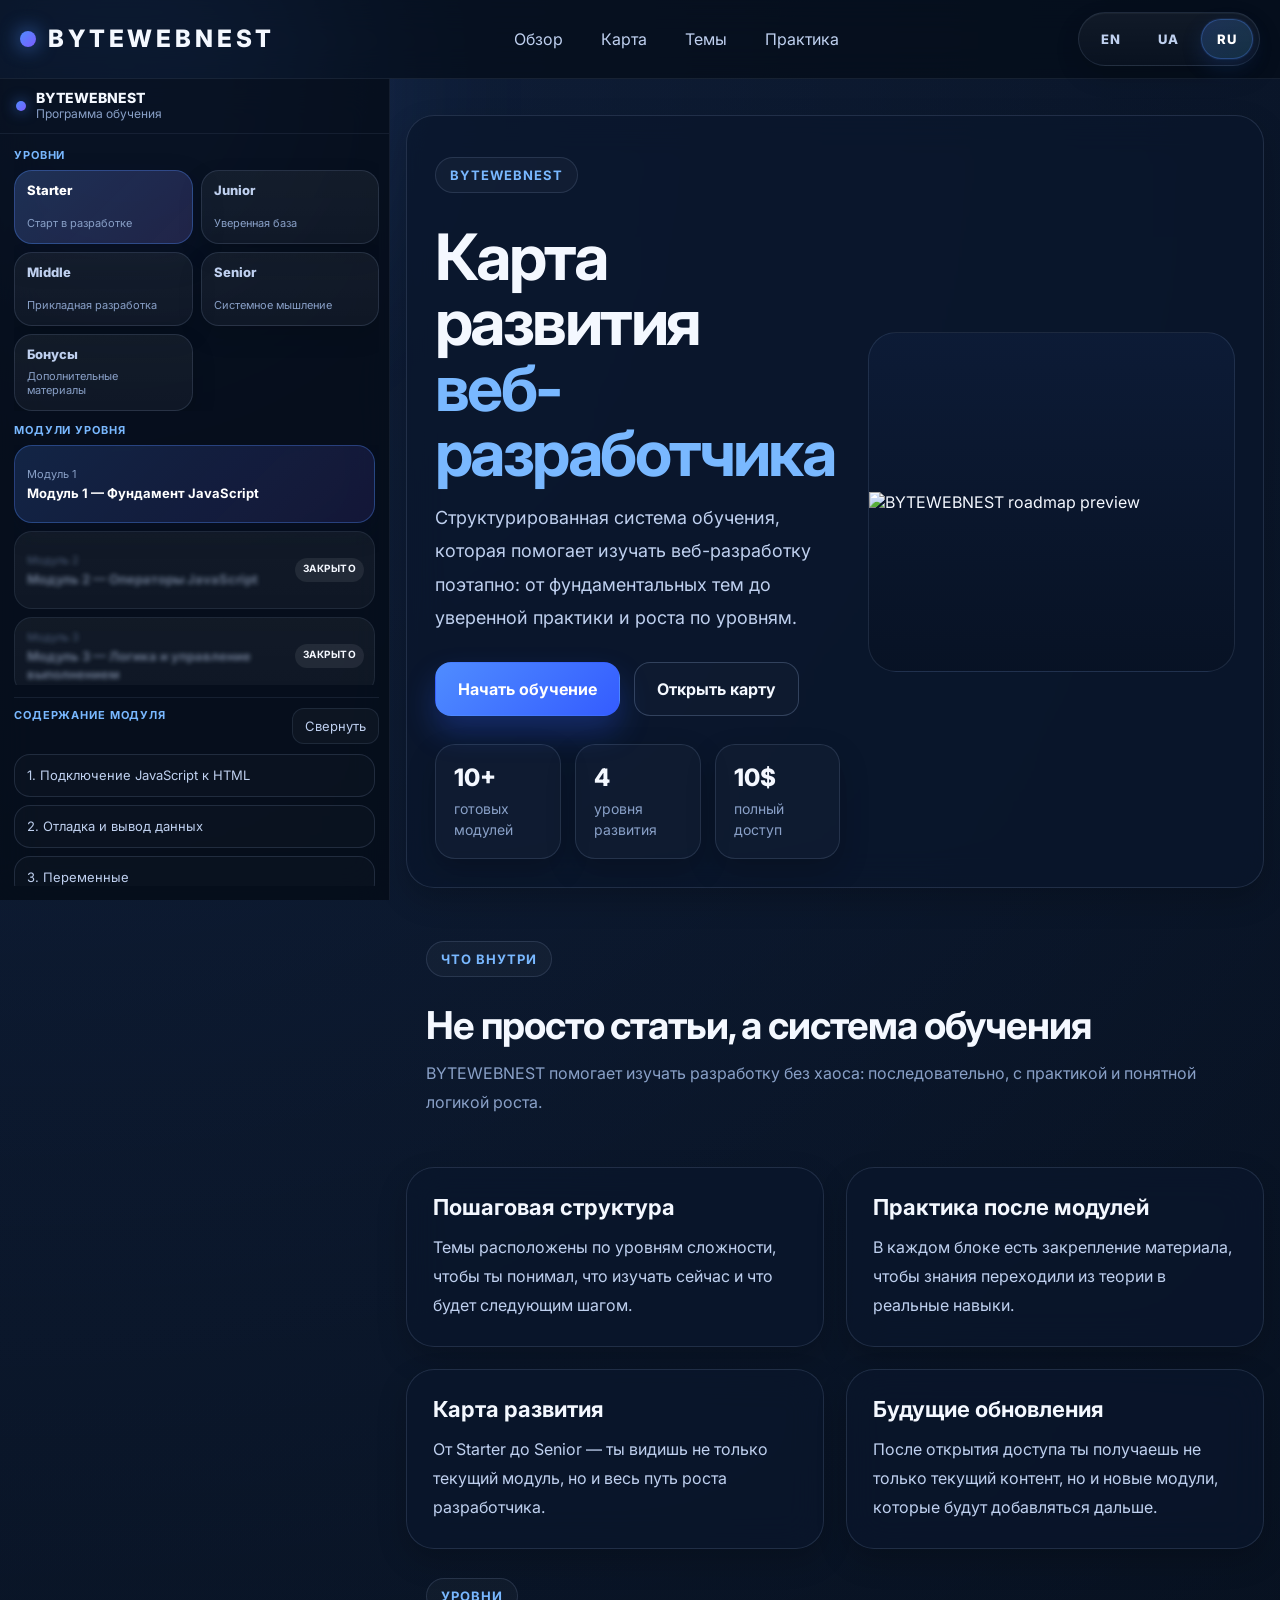
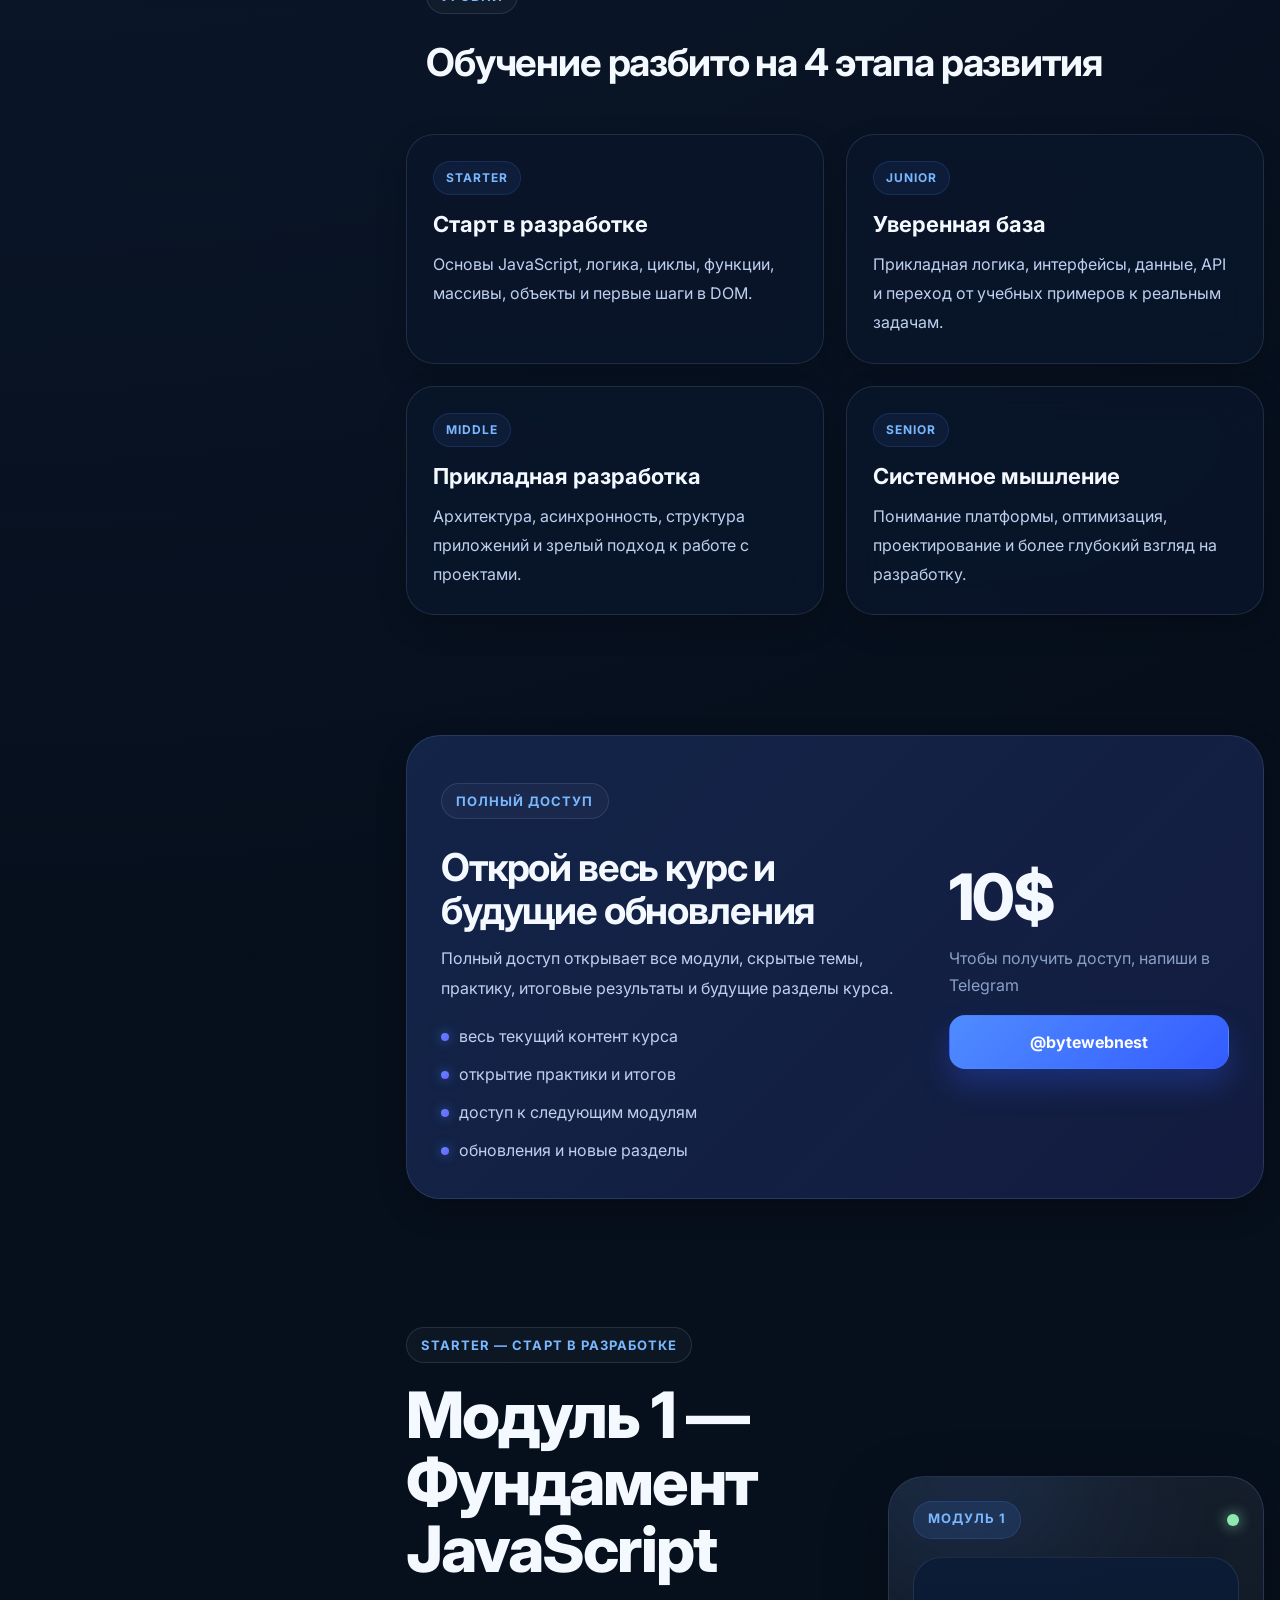
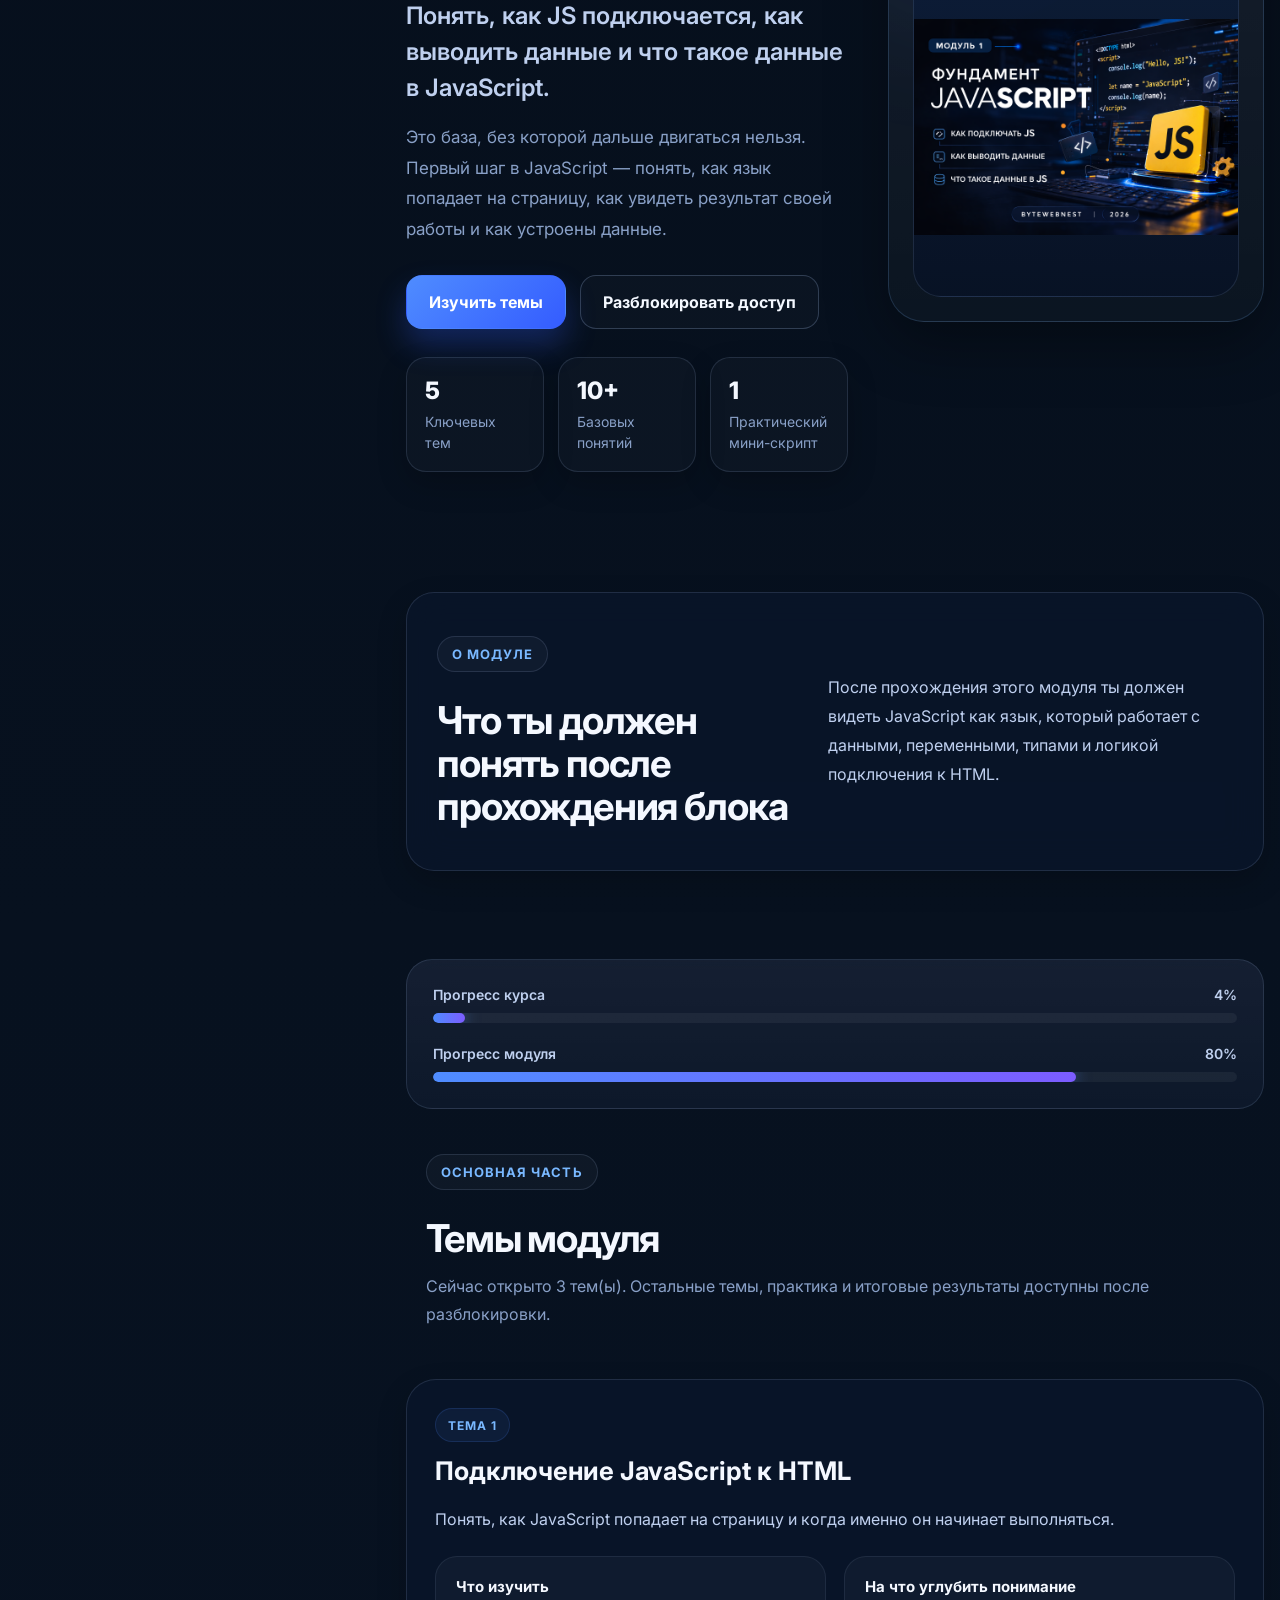
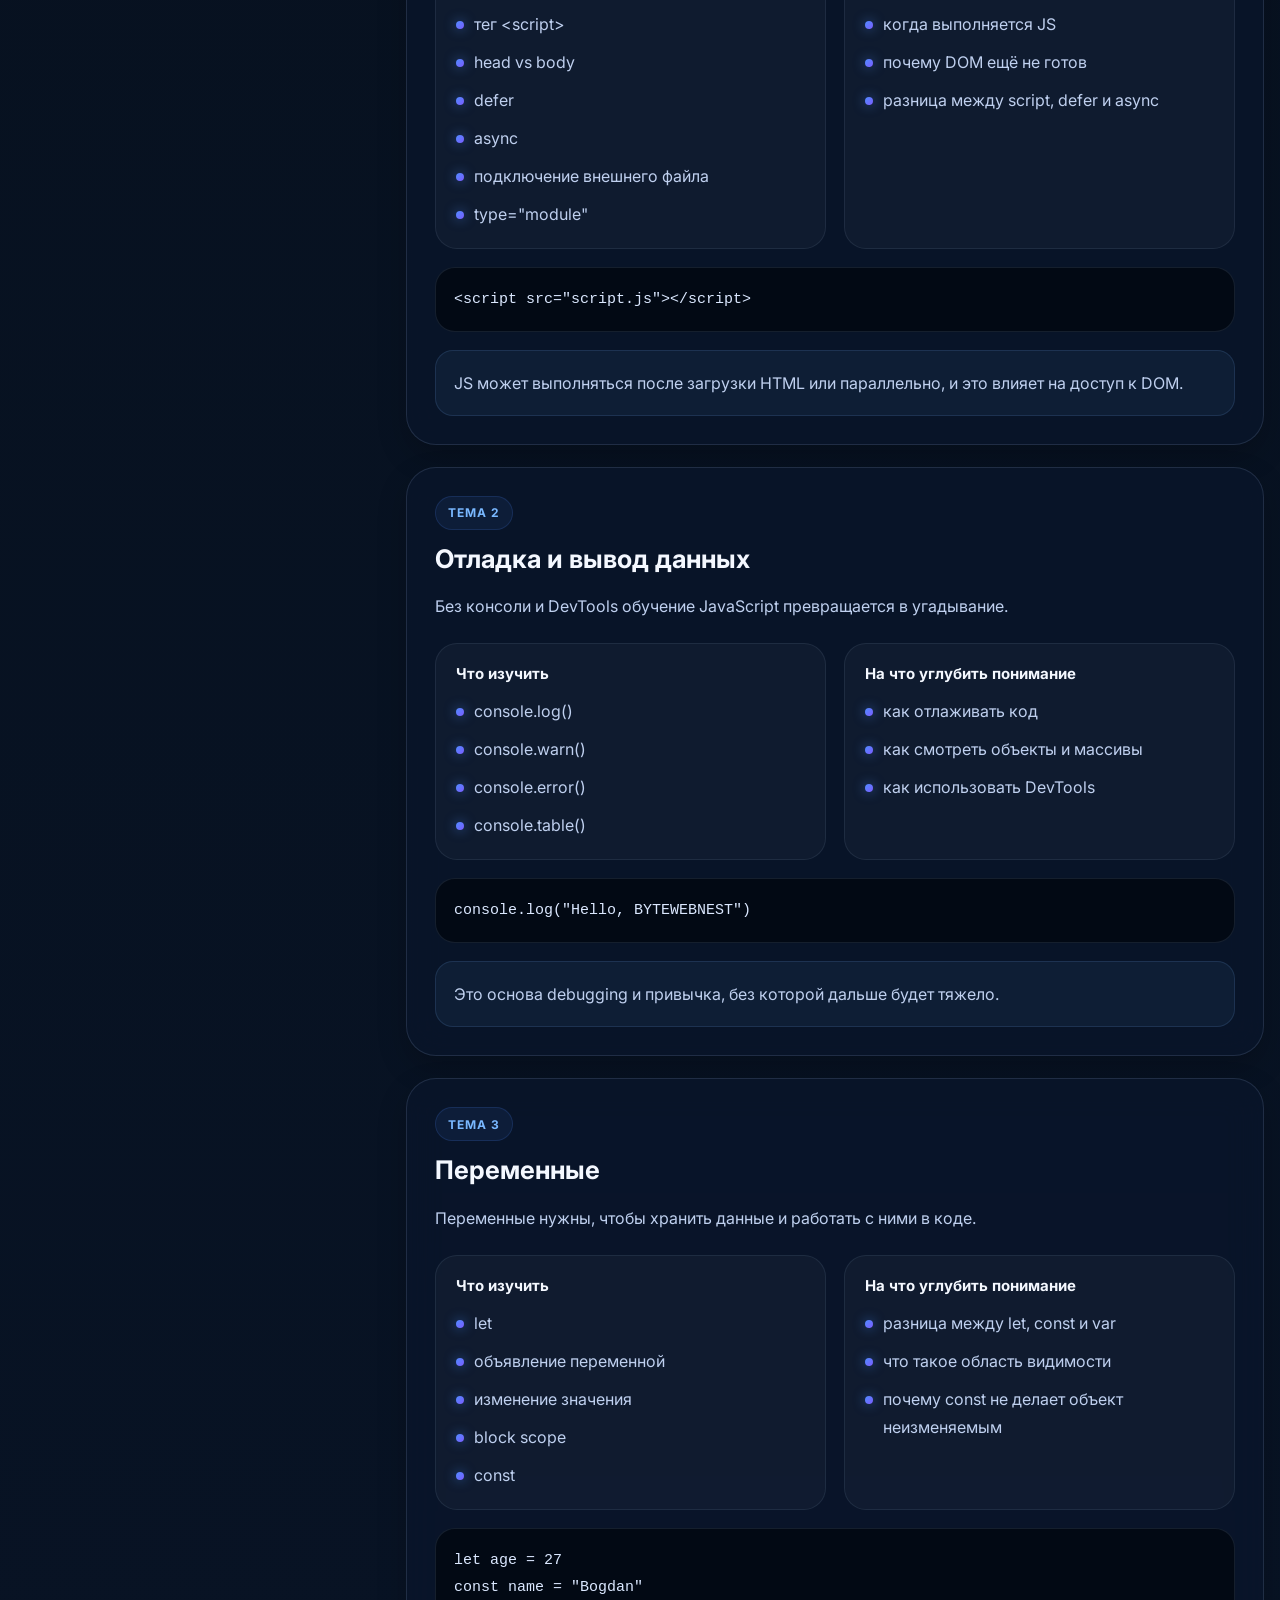
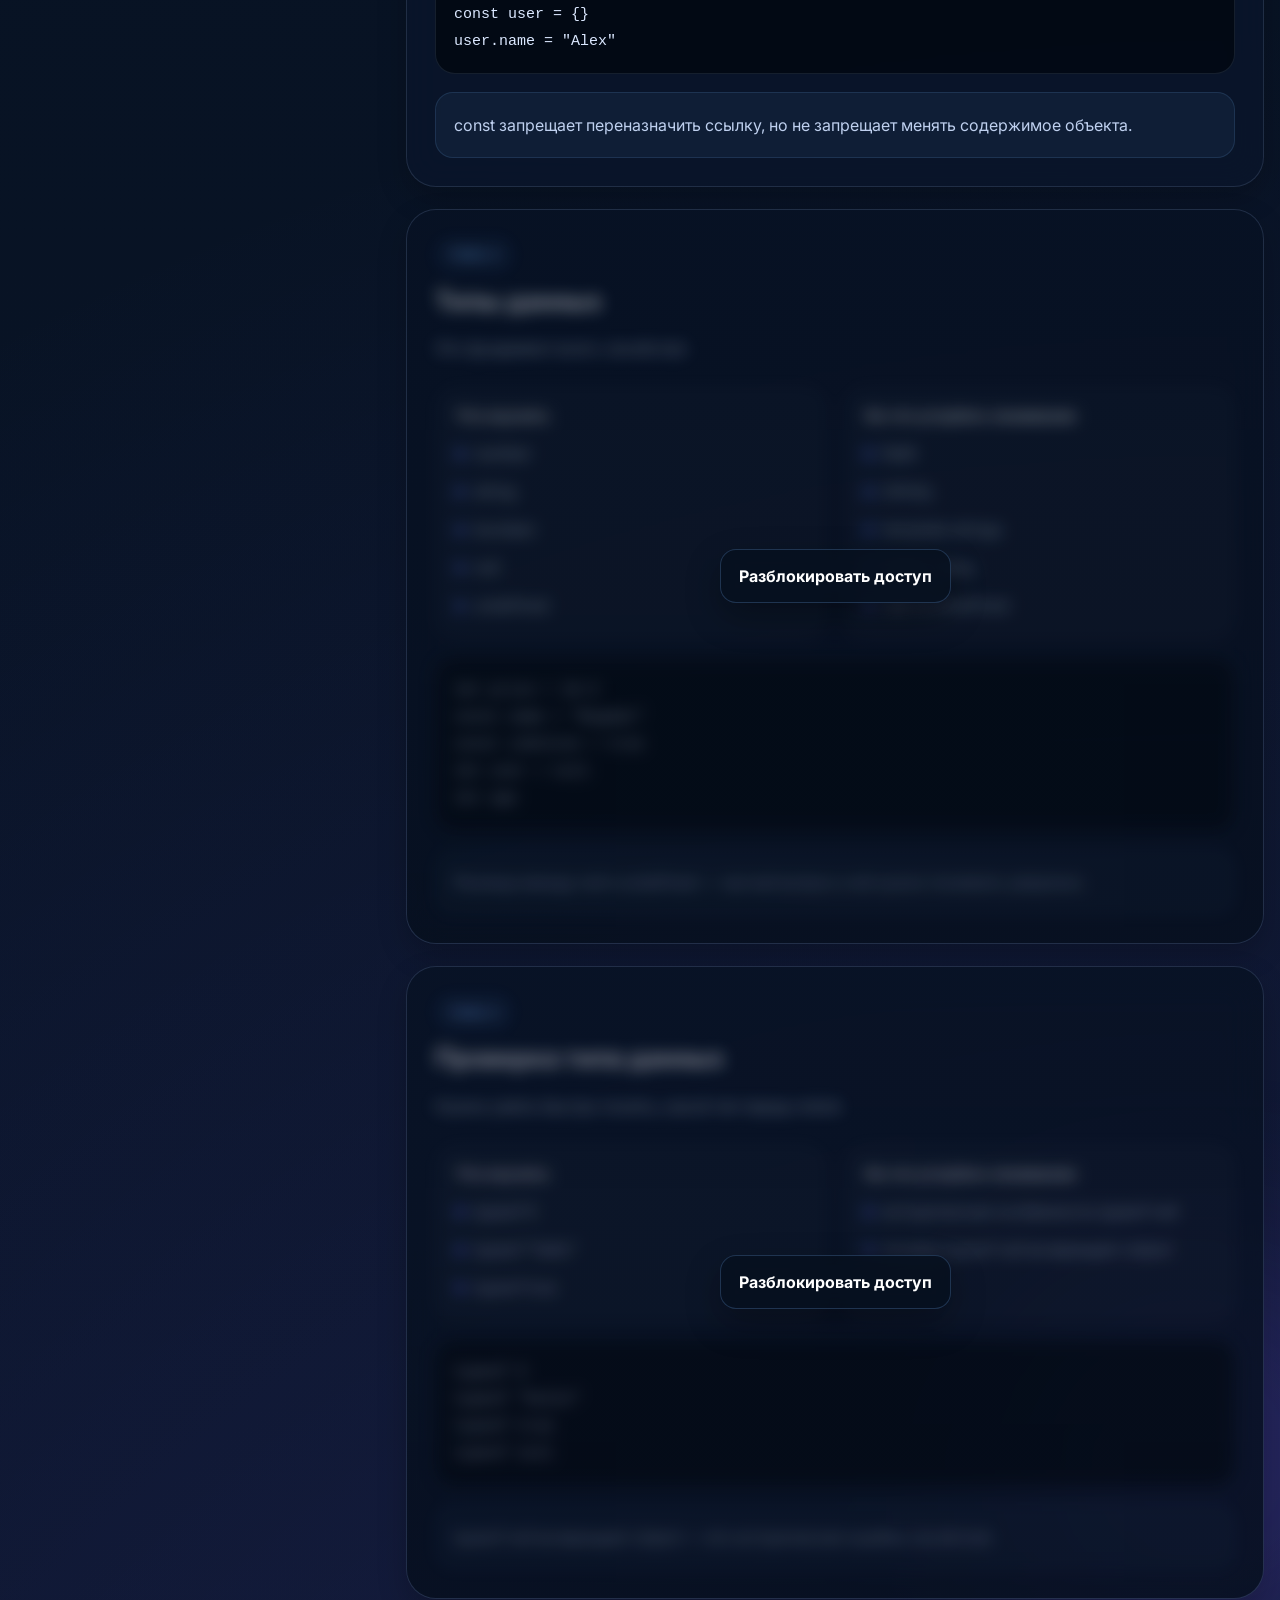
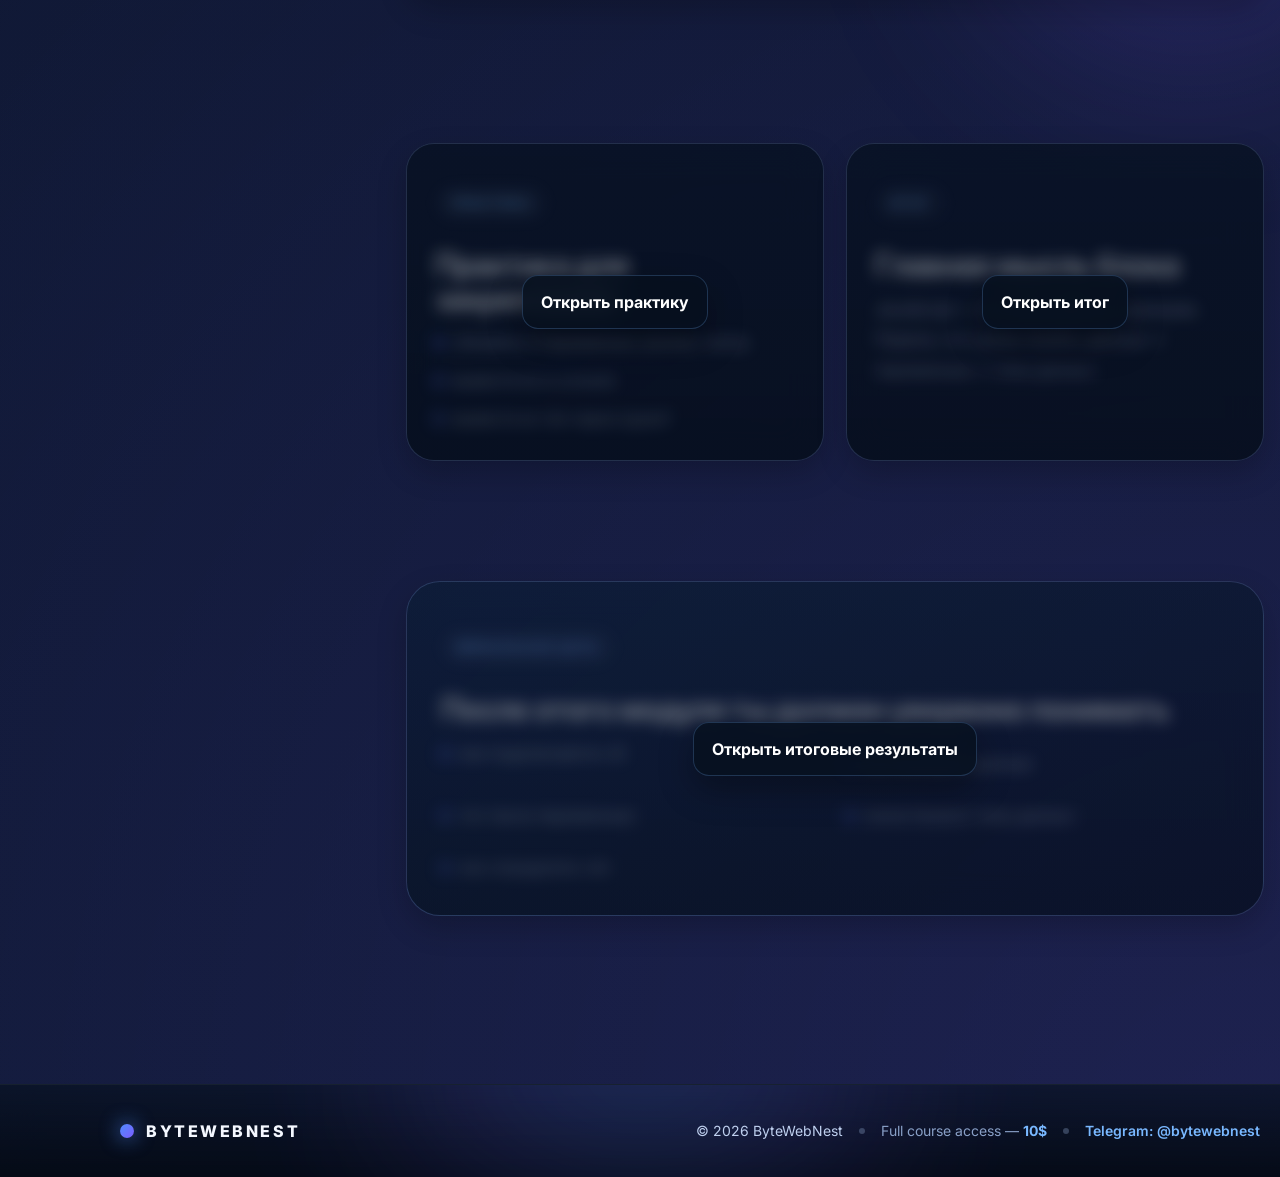
==== ru/index.html @ bc80d351 "Обнавил весь сайт, добавил перевод страниц, перевод картинок и обновил seo публикацию и текст" ====
<!DOCTYPE html>
<html lang="ru">
<head>
    <meta charset="UTF-8" />
    <meta name="viewport" content="width=device-width, initial-scale=1.0" />

    <title>BYTEWEBNEST — Карта развития разработчика</title>

    <meta name="description" content="BYTEWEBNEST — современная карта развития разработчика с уровнями, модулями, темами и системой разблокировки доступа." />
    <meta name="robots" content="index, follow" />
    <meta name="keywords"
        content="web development roadmap, frontend roadmap, javascript course, html css javascript learning, programming course, bytewebnest" />
    <meta name="author" content="BYTEWEBNEST" />

    <link rel="canonical" href="https://admin-bytewebnest.github.io/bytewebnest-roadmap/ru/" />
    <link rel="alternate" hreflang="en" href="https://admin-bytewebnest.github.io/bytewebnest-roadmap/" />
    <link rel="alternate" hreflang="uk" href="https://admin-bytewebnest.github.io/bytewebnest-roadmap/uk/" />
    <link rel="alternate" hreflang="ru" href="https://admin-bytewebnest.github.io/bytewebnest-roadmap/ru/" />
    <link rel="alternate" hreflang="x-default" href="https://admin-bytewebnest.github.io/bytewebnest-roadmap/" />

    <meta property="og:type" content="website" />
    <meta property="og:title" content="BYTEWEBNEST — Карта развития разработчика" />
    <meta property="og:description" content="Интерактивная карта обучения веб-разработке. Изучай темы по модулям, закрепляй знания практикой и развивайся системно — от Starter до Senior." />
    <meta property="og:url" content="https://admin-bytewebnest.github.io/bytewebnest-roadmap/ru/" />
    <meta property="og:image" content="https://admin-bytewebnest.github.io/bytewebnest-roadmap/images/banner-ru.png" />
    <meta property="og:image:width" content="1200" />
    <meta property="og:image:height" content="630" />
    <meta property="og:site_name" content="BYTEWEBNEST" />

    <meta name="twitter:card" content="summary_large_image" />
    <meta name="twitter:title" content="BYTEWEBNEST — Карта развития разработчика" />
    <meta name="twitter:description" content="Структурированная система обучения веб-разработке: модули, темы, практика и удобная карта роста." />
    <meta name="twitter:image" content="https://admin-bytewebnest.github.io/bytewebnest-roadmap/images/banner-ru.png" />

    <meta name="google-site-verification" content="7pROx1uurNSbZeshE8SLKOdenUpNWATXKgvbWa6KHbE" />

    <link rel="icon" type="image/png" sizes="32x32" href="../images/favicon.png" />
    <link rel="icon" type="image/png" sizes="16x16" href="../images/favicon.png" />
    <link rel="apple-touch-icon" sizes="180x180" href="../images/favicon.png" />

    <link rel="preconnect" href="https://fonts.googleapis.com" />
    <link rel="preconnect" href="https://fonts.gstatic.com" crossorigin />
    <link href="https://fonts.googleapis.com/css2?family=Inter:wght@400;500;600;700;800&display=swap"
        rel="stylesheet" />

    <link rel="stylesheet" href="../css/style.css" />
    <link rel="stylesheet" href="../css/bytewebnest_sidebar_fix_mobile_safe.css" />

    <script type="application/ld+json">
{
 "@context": "https://schema.org",
 "@type": "WebSite",
 "name": "BYTEWEBNEST",
 "url": "https://admin-bytewebnest.github.io/bytewebnest-roadmap/ru/",
 "description": "BYTEWEBNEST — интерактивная карта развития веб-разработчика: HTML, CSS, JavaScript и React."
}
</script>
</head>

<body>
    <div class="site-shell">
        <div class="bg-blur bg-blur--top"></div>
        <div class="bg-blur bg-blur--bottom"></div>

        <header class="header">
    <div class="container header__container">
        <a href="./index.html" class="logo" aria-label="BYTEWEBNEST">
            <span class="logo__mark"></span>
            <span class="logo__text">BYTEWEBNEST</span>
        </a>

        <nav class="header__nav">
            <a href="#overview" class="header__link" id="moduleViewLink">Обзор</a>
            <a href="#map" class="header__link" id="mapViewLink">Карта</a>
            <a href="#topics" class="header__link" id="topicsViewLink">Темы</a>
            <a href="#practice" class="header__link" id="practiceViewLink">Практика</a>
        </nav>

        <div class="lang-switcher" aria-label="Language switcher">
            <a href="../index.html" class="lang-switcher__link" lang="en">EN</a>
            <a href="../uk/index.html" class="lang-switcher__link" lang="uk">UA</a>
            <a href="./index.html" class="lang-switcher__link lang-switcher__link--active" lang="ru">RU</a>
        </div>

        <button class="header__menu-btn" id="sidebarOpenBtn" type="button" aria-label="Открыть программу">
            Программа
        </button>
    </div>
</header>

        <main class="layout">
            <aside class="sidebar" id="sidebar">
                <div class="sidebar__overlay" id="sidebarOverlay"></div>

                <div class="sidebar__panel">
                    <div class="sidebar__top">
                        <div class="sidebar__brand">
                            <span class="sidebar__brand-dot"></span>
                            <div>
                                <span class="sidebar__brand-text">BYTEWEBNEST</span>
                                <span class="sidebar__brand-subtext">Программа обучения</span>
                            </div>
                        </div>

                        <button class="sidebar__close" id="sidebarCloseBtn" type="button" aria-label="Закрыть меню">
                            ×
                        </button>
                    </div>

                    <div class="sidebar__inner">
                        <div class="sidebar-block sidebar-block--tracks">
                            <p class="sidebar-block__label">Уровни</p>
                            <div class="track-nav" id="trackNav"></div>
                        </div>

                        <div class="sidebar-block sidebar-block--modules">
                            <p class="sidebar-block__label">Модули уровня</p>
                            <div class="module-nav" id="moduleNav"></div>
                            <div class="sidebar-empty" id="moduleEmptyState"></div>
                        </div>

                        <div class="sidebar-block sidebar-block--topics">
                            <div class="sidebar-block__head">
                                <p class="sidebar-block__label">Содержание модуля</p>
                                <button class="sidebar-block__toggle" id="topicsToggle" type="button">
                                    Свернуть
                                </button>
                            </div>

                            <div class="topic-nav-wrap" id="topicNavWrap">
                                <div class="topic-nav" id="topicNav"></div>
                            </div>
                        </div>
                    </div>
                </div>
            </aside>

            <div class="content-area" id="app">
                <section class="landing section" id="landing">
                    <div class="container">
                        <div class="landing__hero glass-card fade-up">
                            <div class="landing__content">
                                <p class="section-label">BYTEWEBNEST</p>
                                <h1 class="landing__title">
                                    Карта развития
                                    <span>веб-разработчика</span>
                                </h1>

                                <p class="landing__text">
                                    Структурированная система обучения, которая помогает изучать веб-разработку поэтапно: от фундаментальных тем до уверенной практики и роста по уровням.
                                </p>

                                <div class="landing__actions">
                                    <a href="#overview" class="btn btn--primary">Начать обучение</a>
                                    <a href="#map" class="btn btn--secondary" id="landingMapLink">Открыть карту</a>
                                </div>

                                <ul class="landing__stats">
                                    <li>
                                        <strong>10+</strong>
                                        <span>готовых модулей</span>
                                    </li>
                                    <li>
                                        <strong>4</strong>
                                        <span>уровня развития</span>
                                    </li>
                                    <li>
                                        <strong>10$</strong>
                                        <span>полный доступ</span>
                                    </li>
                                </ul>
                            </div>

                            <div class="landing__visual">
                                <div class="landing__visual-card">
                                    <img src="../images/banner.png" alt="BYTEWEBNEST roadmap preview"
                                        class="landing__image" />
                                </div>
                            </div>
                        </div>
                    </div>
                </section>

                <section class="benefits section section--compact">
                    <div class="container">
                        <div class="section-head fade-up">
                            <p class="section-label">Что внутри</p>
                            <h2 class="section-title">Не просто статьи, а система обучения</h2>
                            <p class="section-subtitle">
                                BYTEWEBNEST помогает изучать разработку без хаоса: последовательно, с практикой и понятной логикой роста.
                            </p>
                        </div>

                        <div class="benefits__grid">
                            <article class="benefit-card fade-up">
                                <h3 class="benefit-card__title">Пошаговая структура</h3>
                                <p class="benefit-card__text">
                                    Темы расположены по уровням сложности, чтобы ты понимал, что изучать сейчас и что будет следующим шагом.
                                </p>
                            </article>

                            <article class="benefit-card fade-up">
                                <h3 class="benefit-card__title">Практика после модулей</h3>
                                <p class="benefit-card__text">
                                    В каждом блоке есть закрепление материала, чтобы знания переходили из теории в реальные навыки.
                                </p>
                            </article>

                            <article class="benefit-card fade-up">
                                <h3 class="benefit-card__title">Карта развития</h3>
                                <p class="benefit-card__text">
                                    От Starter до Senior — ты видишь не только текущий модуль, но и весь путь роста разработчика.
                                </p>
                            </article>

                            <article class="benefit-card fade-up">
                                <h3 class="benefit-card__title">Будущие обновления</h3>
                                <p class="benefit-card__text">
                                    После открытия доступа ты получаешь не только текущий контент, но и новые модули, которые будут добавляться дальше.
                                </p>
                            </article>
                        </div>
                    </div>
                </section>

                <section class="levels section section--compact">
                    <div class="container">
                        <div class="section-head fade-up">
                            <p class="section-label">Уровни</p>
                            <h2 class="section-title">Обучение разбито на 4 этапа развития</h2>
                        </div>

                        <div class="levels__grid">
                            <article class="level-card fade-up">
                                <span class="level-card__badge">Starter</span>
                                <h3 class="level-card__title">Старт в разработке</h3>
                                <p class="level-card__text">
                                    Основы JavaScript, логика, циклы, функции, массивы, объекты и первые шаги в DOM.
                                </p>
                            </article>

                            <article class="level-card fade-up">
                                <span class="level-card__badge">Junior</span>
                                <h3 class="level-card__title">Уверенная база</h3>
                                <p class="level-card__text">
                                    Прикладная логика, интерфейсы, данные, API и переход от учебных примеров к реальным задачам.
                                </p>
                            </article>

                            <article class="level-card fade-up">
                                <span class="level-card__badge">Middle</span>
                                <h3 class="level-card__title">Прикладная разработка</h3>
                                <p class="level-card__text">
                                    Архитектура, асинхронность, структура приложений и зрелый подход к работе с проектами.
                                </p>
                            </article>

                            <article class="level-card fade-up">
                                <span class="level-card__badge">Senior</span>
                                <h3 class="level-card__title">Системное мышление</h3>
                                <p class="level-card__text">
                                    Понимание платформы, оптимизация, проектирование и более глубокий взгляд на разработку.
                                </p>
                            </article>
                        </div>
                    </div>
                </section>

                <section class="premium-cta section">
                    <div class="container">
                        <div class="premium-cta__box final-box fade-up">
                            <div class="premium-cta__content">
                                <p class="section-label">Полный доступ</p>
                                <h2 class="section-title">Открой весь курс и будущие обновления</h2>
                                <p class="premium-cta__text">
                                    Полный доступ открывает все модули, скрытые темы, практику, итоговые результаты и будущие разделы курса.
                                </p>

                                <ul class="premium-cta__list">
                                    <li>весь текущий контент курса</li>
                                    <li>открытие практики и итогов</li>
                                    <li>доступ к следующим модулям</li>
                                    <li>обновления и новые разделы</li>
                                </ul>
                            </div>

                            <div class="premium-cta__side">
                                <div class="premium-cta__price">10$</div>
                                <p class="premium-cta__note">Чтобы получить доступ, напиши в Telegram</p>
                                <a href="https://t.me/bytewebnest" target="_blank" rel="noopener noreferrer"
                                    class="btn btn--primary">
                                    @bytewebnest
                                </a>
                            </div>
                        </div>
                    </div>
                </section>

                <section class="map-page section" id="mapPage" hidden>
                    <div class="container">
                        <div class="section-head fade-up">
                            <p class="section-label">Карта обучения</p>
                            <h2 class="section-title">Дерево развития курса</h2>
                            <p class="section-subtitle">
                                Здесь будет отображаться удобная визуальная карта веток обучения. Пока раздел находится в разработке.
                            </p>
                        </div>

                        <div class="map-page__content final-box fade-up" id="mapPageContent">
                            <div class="map-page__loading">
                                Карта обучения сейчас в разработке. Скоро здесь появится визуальная структура всех уровней и модулей.
                            </div>
                        </div>
                    </div>
                </section>

                <div id="modulePage">
                    <section class="hero section" id="overview">
                        <div class="container hero__container">
                            <div class="hero__content">
                                <div class="eyebrow" id="trackBadge">BYTEWEBNEST ROADMAP</div>

                                <h1 class="hero__title" id="moduleTitle">Загрузка модуля...</h1>

                                <p class="hero__goal" id="moduleGoal">Подготовка контента...</p>

                                <p class="hero__description" id="moduleDescription">
                                    Здесь появится описание модуля.
                                </p>

                                <div class="hero__actions">
                                    <a href="#topics" class="btn btn--primary">Изучить темы</a>
                                    <button class="btn btn--secondary" id="unlockButton" type="button">
                                        Разблокировать доступ
                                    </button>
                                </div>

                                <ul class="hero__stats" id="heroStats"></ul>
                            </div>

                            <div class="hero__visual">
                                <div class="hero-card">
                                    <div class="hero-card__top">
                                        <span class="hero-card__badge" id="heroBadge">Модуль</span>
                                        <span class="hero-card__dot"></span>
                                    </div>

                                    <div class="hero-card__image-wrap">
                                        <img id="moduleImage" class="hero-card__image" src="../images/module-ru-1.png"
                                            alt="Изображение модуля" />
                                    </div>
                                </div>
                            </div>
                        </div>
                    </section>

                    <section class="section section--compact">
                        <div class="container">
                            <div class="panel panel--intro">
                                <div class="panel__left">
                                    <p class="section-label">О модуле</p>
                                    <h2 class="section-title">Что ты должен понять после прохождения блока</h2>
                                </div>

                                <div class="panel__right">
                                    <p class="panel__text" id="moduleSummary">
                                        Здесь будет отображаться ключевой смысл модуля.
                                    </p>
                                </div>
                            </div>
                        </div>
                    </section>
                    <section class="progress">
                        <div class="container">

                            <div class="progress-card">

                                <!-- course progress -->

                                <div class="progress-item">

                                    <div class="progress-head">
                                        <span>Прогресс курса</span>
                                        <span id="courseProgressPercent">0%</span>
                                    </div>

                                    <div class="progress-bar">
                                        <div id="courseProgressBar" class="progress-bar__fill"></div>
                                    </div>

                                </div>

                                <!-- module progress -->

                                <div class="progress-item">

                                    <div class="progress-head">
                                        <span>Прогресс модуля</span>
                                        <span id="moduleProgressPercent">0%</span>
                                    </div>

                                    <div class="progress-bar">
                                        <div id="moduleProgressBar" class="progress-bar__fill"></div>
                                    </div>

                                </div>

                            </div>

                        </div>
                    </section>
                    <section class="section" id="topics">
                        <div class="container">
                            <div class="section-head">
                                <p class="section-label">Основная часть</p>
                                <h2 class="section-title">Темы модуля</h2>
                                <p class="section-subtitle" id="sectionSubtitle">
                                    Темы и содержание подгружаются автоматически из JSON.
                                </p>
                            </div>

                            <div class="topics" id="topicsContainer"></div>
                        </div>
                    </section>

                    <section class="section" id="practice">
                        <div class="container">
                            <div class="practice-grid">
                                <article class="glass-card lockable-card" id="practiceCard">
                                    <div class="lockable-card__content">
                                        <p class="section-label">Практика</p>
                                        <h2 class="section-title section-title--sm">Практика для закрепления</h2>
                                        <ol class="steps" id="practiceList"></ol>
                                    </div>

                                    <div class="lockable-card__overlay">
                                        <button class="lockable-card__overlay-btn" type="button">
                                            Открыть практику
                                        </button>
                                    </div>
                                </article>

                                <article class="glass-card lockable-card" id="thoughtCard">
                                    <div class="lockable-card__content">
                                        <p class="section-label">Итог</p>
                                        <h2 class="section-title section-title--sm">Главная мысль блока</h2>
                                        <p class="final-thought" id="finalThought"></p>
                                    </div>

                                    <div class="lockable-card__overlay">
                                        <button class="lockable-card__overlay-btn" type="button">
                                            Открыть итог
                                        </button>
                                    </div>
                                </article>
                            </div>
                        </div>
                    </section>

                    <section class="section section--compact">
                        <div class="container">
                            <article class="final-box lockable-card" id="outcomesCard">
                                <div class="lockable-card__content">
                                    <div class="final-box__content">
                                        <p class="section-label">Финальная цель</p>
                                        <h2 class="section-title section-title--sm">После этого модуля ты должен уверенно понимать</h2>
                                        <ul class="check-list" id="outcomesList"></ul>
                                    </div>
                                </div>

                                <div class="lockable-card__overlay">
                                    <button class="lockable-card__overlay-btn" type="button">
                                        Открыть итоговые результаты
                                    </button>
                                </div>
                            </article>
                        </div>
                    </section>
                </div>
            </div>
        </main>
    </div>

    <div class="modal" id="unlockModal" aria-hidden="true">
        <div class="modal__overlay" data-close-modal></div>

        <div class="modal__dialog" role="dialog" aria-modal="true" aria-labelledby="unlockModalTitle">
            <button class="modal__close" id="modalCloseBtn" type="button" aria-label="Закрыть окно">
                ×
            </button>

            <div class="modal__brand">
                <div class="modal__brand-logo">
                    <img src="../images/logo.png" alt="BYTEWEBNEST" class="modal__brand-image" />
                </div>
            </div>

            <p class="modal__eyebrow">Полный доступ к обучению</p>
            <h2 class="modal__title" id="unlockModalTitle">Разблокировать все модули</h2>

            <p class="modal__text">
                Мы закрыли часть контента, чтобы поддержать авторов, которые собирают материал, выстраивают его в правильной хронологии и делают изучение удобным — от темы к теме, без путаницы и хаоса.
            </p>

            <div class="modal__promo">
                <p class="modal__promo-text">
                    В каждом модуле информация распределена последовательно: сначала основа, затем важные акценты, а в конце — практика для закрепления. Полный доступ открывает не только все текущие материалы, но и будущие обновления.
                </p>

                <div class="modal__price-box">
                    <span class="modal__price-label">Стоимость полного доступа</span>
                    <strong class="modal__price-value">10$</strong>
                </div>

                <ul class="modal__benefits">
                    <li>безграничный доступ ко всем модулям</li>
                    <li>открытие всей скрытой теории, практики и итогов</li>
                    <li>обновления на следующие модули</li>
                    <li>доступ к дополнительным разделам, которые скоро станут доступны</li>
                </ul>

                <p class="modal__contact">
                    Telegram для связи:
                    <a href="https://t.me/bytewebnest" target="_blank" rel="noopener noreferrer">@bytewebnest</a>
                </p>
            </div>

            <form class="modal__form" id="unlockForm">
                <label class="modal__label" for="unlockCodeInput">Код доступа</label>
                <input class="modal__input" id="unlockCodeInput" type="password" inputmode="text" autocomplete="off"
                    placeholder="Введите код" />
                <p class="modal__message" id="unlockMessage"></p>

                <button class="btn btn--primary modal__submit" type="submit">
                    Разблокировать
                </button>
            </form>
        </div>
    </div>
    <footer class="footer">

        <div class="footer__glow"></div>

        <div class="container footer__container">

            <div class="footer__brand">
                <span class="footer__logo-dot"></span>
                <span class="footer__logo-text">BYTEWEBNEST</span>
            </div>

            <div class="footer__info">

                <span class="footer__copy">
                    © 2026 ByteWebNest
                </span>

                <span class="footer__divider"></span>

                <span class="footer__price">
                    Full course access — <strong>10$</strong>
                </span>

                <span class="footer__divider"></span>

                <a href="https://t.me/bytewebnest" class="footer__telegram">
                    Telegram: @bytewebnest
                </a>

            </div>

        </div>
        <div id="completionScreen" class="completion">

            <div class="completion-card">

                <h2>🎉 Курс завершён</h2>

                <p>
                    Ты завершил JavaScript-курс ByteWebNest.
                    Теперь ты понимаешь основу современного JavaScript.
                </p>

                <button onclick="location.reload()" class="btn btn--primary">
                    Начать обучение заново
                </button>

            </div>

        </div>
    </footer>
    <script src="../js/app.js" defer></script>
</body>

</html>
---- css/style.css ----
:root {
  --bg: #07111f;
  --bg-soft: #0b1730;
  --bg-card: rgba(10, 22, 44, 0.74);
  --bg-card-strong: rgba(11, 24, 49, 0.95);

  --text: #f4f8ff;
  --text-soft: #bfd0ef;
  --text-muted: #89a0c7;

  --line: rgba(137, 160, 199, 0.18);
  --line-strong: rgba(137, 160, 199, 0.3);

  --accent: #4f8cff;
  --accent-2: #79b8ff;
  --accent-3: #7c5cff;

  --success: #8fe7b1;
  --danger: #ff8e9f;

  --radius-sm: 14px;
  --radius-md: 20px;
  --radius-lg: 28px;
  --radius-xl: 36px;

  --shadow-main: 0 20px 60px rgba(0, 0, 0, 0.35);
  --shadow-soft: 0 12px 30px rgba(0, 0, 0, 0.2);

  --container: 1240px;
  --sidebar-width: 360px;
  --header-height: 78px;

  --transition: 0.35s ease;

  --scrollbar-size: 10px;
  --scrollbar-radius: 999px;
  --scrollbar-track-border: rgba(137, 160, 199, 0.08);

  --scrollbar-thumb-color-start: rgba(79, 140, 255, 0.92);
  --scrollbar-thumb-color-mid: rgba(105, 122, 255, 0.92);
  --scrollbar-thumb-color-end: rgba(124, 92, 255, 0.92);

  --scrollbar-thumb-hover-start: rgba(144, 198, 255, 1);
  --scrollbar-thumb-hover-mid: rgba(124, 146, 255, 1);
  --scrollbar-thumb-hover-end: rgba(154, 120, 255, 1);

  --scrollbar-border: rgba(7, 17, 31, 0.9);
  --scrollbar-glow: rgba(79, 140, 255, 0.28);
  --scrollbar-glow-hover: rgba(121, 184, 255, 0.42);
}

*,
*::before,
*::after {
  box-sizing: border-box;
}

html {
  scroll-behavior: smooth;
}

html,
body,
.sidebar__panel,
.module-nav,
.topic-nav-wrap,
.modal__dialog,
.code-example {
  scrollbar-width: thin;
  scrollbar-color: rgba(92, 150, 255, 0.9) rgba(255, 255, 255, 0.03);
}

html::-webkit-scrollbar,
body::-webkit-scrollbar,
.sidebar__panel::-webkit-scrollbar,
.module-nav::-webkit-scrollbar,
.topic-nav-wrap::-webkit-scrollbar,
.modal__dialog::-webkit-scrollbar,
.code-example::-webkit-scrollbar {
  width: var(--scrollbar-size);
  height: var(--scrollbar-size);
}

html::-webkit-scrollbar-track,
body::-webkit-scrollbar-track,
.sidebar__panel::-webkit-scrollbar-track,
.module-nav::-webkit-scrollbar-track,
.topic-nav-wrap::-webkit-scrollbar-track,
.modal__dialog::-webkit-scrollbar-track,
.code-example::-webkit-scrollbar-track {
  background: linear-gradient(180deg, rgba(255, 255, 255, 0.035), rgba(255, 255, 255, 0.015));
  border-radius: var(--scrollbar-radius);
  box-shadow:
    inset 0 0 0 1px var(--scrollbar-track-border),
    inset 0 8px 16px rgba(255, 255, 255, 0.015);
}

html::-webkit-scrollbar-thumb,
body::-webkit-scrollbar-thumb,
.sidebar__panel::-webkit-scrollbar-thumb,
.module-nav::-webkit-scrollbar-thumb,
.topic-nav-wrap::-webkit-scrollbar-thumb,
.modal__dialog::-webkit-scrollbar-thumb,
.code-example::-webkit-scrollbar-thumb {
  background: linear-gradient(
    180deg,
    var(--scrollbar-thumb-color-start) 0%,
    var(--scrollbar-thumb-color-mid) 52%,
    var(--scrollbar-thumb-color-end) 100%
  );
  border-radius: var(--scrollbar-radius);
  border: 2px solid var(--scrollbar-border);
  background-clip: padding-box;
  min-height: 60px;
  box-shadow:
    0 0 0 1px rgba(255, 255, 255, 0.04),
    0 0 14px var(--scrollbar-glow);
}

html::-webkit-scrollbar-thumb:hover,
body::-webkit-scrollbar-thumb:hover,
.sidebar__panel::-webkit-scrollbar-thumb:hover,
.module-nav::-webkit-scrollbar-thumb:hover,
.topic-nav-wrap::-webkit-scrollbar-thumb:hover,
.modal__dialog::-webkit-scrollbar-thumb:hover,
.code-example::-webkit-scrollbar-thumb:hover {
  background: linear-gradient(
    180deg,
    var(--scrollbar-thumb-hover-start) 0%,
    var(--scrollbar-thumb-hover-mid) 52%,
    var(--scrollbar-thumb-hover-end) 100%
  );
  border: 2px solid rgba(7, 17, 31, 0.98);
  box-shadow:
    0 0 0 1px rgba(255, 255, 255, 0.06),
    0 0 18px var(--scrollbar-glow-hover);
}

body {
  margin: 0;
  min-width: 320px;
  font-family: "Inter", sans-serif;
  color: var(--text);
  background:
    radial-gradient(circle at top left, rgba(79, 140, 255, 0.16), transparent 28%),
    radial-gradient(circle at bottom right, rgba(124, 92, 255, 0.18), transparent 30%),
    linear-gradient(180deg, #040b16 0%, #07111f 45%, #09152a 100%);
}

body.is-modal-open,
body.is-sidebar-open {
  overflow: hidden;
}

img {
  display: block;
  max-width: 100%;
}

a {
  color: inherit;
  text-decoration: none;
}

button,
input {
  font: inherit;
}

.site-shell {
  position: relative;
  overflow: hidden;
}

.bg-blur {
  position: absolute;
  z-index: 0;
  width: 420px;
  height: 420px;
  border-radius: 50%;
  filter: blur(90px);
  pointer-events: none;
}

.bg-blur--top {
  top: -120px;
  left: -80px;
  background: rgba(79, 140, 255, 0.22);
}

.bg-blur--bottom {
  right: -120px;
  bottom: 10%;
  background: rgba(124, 92, 255, 0.18);
}

.container {
  width: min(100% - 32px, var(--container));
  margin-inline: auto;
  position: relative;
  z-index: 1;
}

.header {
  position: sticky;
  top: 0;
  z-index: 80;
  backdrop-filter: blur(16px);
  background: rgba(4, 11, 22, 0.65);
  border-bottom: 1px solid rgba(137, 160, 199, 0.12);
}

.header__container {
  min-height: var(--header-height);
  display: flex;
  align-items: center;
  justify-content: space-between;
  gap: 18px;
}

.logo {
  display: inline-flex;
  align-items: center;
  gap: 12px;
}

.logo__mark {
  width: 16px;
  height: 16px;
  border-radius: 50%;
  background: linear-gradient(135deg, var(--accent), var(--accent-3));
  box-shadow: 0 0 20px rgba(79, 140, 255, 0.8);
  flex-shrink: 0;
}

.logo__text {
  font-size: 24px;
  font-weight: 800;
  letter-spacing: 0.16em;
  text-transform: uppercase;
  line-height: 1;
}

.header__nav {
  display: flex;
  align-items: center;
  gap: 10px;
  flex-wrap: wrap;
}

.header__link {
  padding: 10px 14px;
  border-radius: 999px;
  color: var(--text-soft);
  transition: var(--transition);
}

.header__link:hover {
  background: rgba(79, 140, 255, 0.1);
  color: var(--text);
}

.header__menu-btn {
  display: none;
  min-height: 46px;
  padding: 10px 16px;
  border-radius: 14px;
  border: 1px solid rgba(137, 160, 199, 0.18);
  background:
    linear-gradient(180deg, rgba(255, 255, 255, 0.05), rgba(255, 255, 255, 0.03));
  color: var(--text);
  cursor: pointer;
  font-weight: 700;
  box-shadow: 0 10px 24px rgba(0, 0, 0, 0.16);
  transition: var(--transition);
}

.header__menu-btn:hover {
  border-color: rgba(79, 140, 255, 0.3);
  background: rgba(79, 140, 255, 0.08);
  color: #fff;
}

.layout {
  position: relative;
  z-index: 1;
}

.sidebar {
  position: fixed;
  top: var(--header-height);
  left: 0;
  width: var(--sidebar-width);
  height: calc(100vh - var(--header-height));
  z-index: 60;
}

.sidebar__overlay {
  display: none;
}

.sidebar__panel {
  height: 100%;
  border-right: 1px solid rgba(137, 160, 199, 0.1);
  background: rgba(5, 12, 24, 0.84);
  backdrop-filter: blur(18px);
  display: flex;
  flex-direction: column;
  overflow: hidden;
}

.sidebar__top {
  display: flex;
  align-items: center;
  justify-content: space-between;
  gap: 12px;
  padding: 16px 18px;
  border-bottom: 1px solid rgba(137, 160, 199, 0.1);
}

.sidebar__brand {
  display: flex;
  align-items: center;
  gap: 10px;
}

.sidebar__brand-dot {
  width: 10px;
  height: 10px;
  border-radius: 50%;
  background: linear-gradient(135deg, var(--accent), var(--accent-3));
  box-shadow: 0 0 14px rgba(79, 140, 255, 0.65);
  flex-shrink: 0;
}

.sidebar__brand-text {
  display: block;
  font-size: 14px;
  font-weight: 800;
  color: var(--text);
  line-height: 1.2;
}

.sidebar__brand-subtext {
  display: block;
  font-size: 12px;
  color: var(--text-muted);
  line-height: 1.2;
}

.sidebar__close {
  display: none;
  width: 46px;
  height: 46px;
  border-radius: 14px;
  border: 1px solid rgba(137, 160, 199, 0.18);
  background: rgba(255, 255, 255, 0.06);
  color: #fff;
  font-size: 28px;
  line-height: 1;
  cursor: pointer;
  align-items: center;
  justify-content: center;
  transition: var(--transition);
  box-shadow: 0 10px 24px rgba(0, 0, 0, 0.18);
}

.sidebar__close:hover {
  border-color: rgba(79, 140, 255, 0.26);
  background: rgba(79, 140, 255, 0.08);
}

.sidebar__inner {
  flex: 1;
  min-height: 0;
  display: grid;
  grid-template-rows: auto minmax(260px, 1fr) minmax(220px, 0.9fr);
  gap: 18px;
  padding: 20px 16px 20px 20px;
  overflow: hidden;
}

.sidebar-block {
  min-height: 0;
  display: flex;
  flex-direction: column;
  overflow: hidden;
}

.sidebar-block--modules,
.sidebar-block--topics {
  min-height: 0;
}

.sidebar-block__label {
  margin: 0 0 12px;
  color: var(--accent-2);
  font-size: 12px;
  font-weight: 700;
  letter-spacing: 0.08em;
  text-transform: uppercase;
}

.sidebar-block__head {
  display: flex;
  align-items: flex-start;
  justify-content: space-between;
  gap: 12px;
  margin-bottom: 14px;
}

.sidebar-block__head .sidebar-block__label {
  margin: 0;
}

.sidebar-block__toggle {
  flex-shrink: 0;
  min-height: 40px;
  padding: 8px 14px;
  border: 1px solid rgba(137, 160, 199, 0.14);
  background: rgba(255, 255, 255, 0.03);
  color: var(--text-soft);
  border-radius: 12px;
  cursor: pointer;
  transition: var(--transition);
}

.sidebar-block__toggle:hover {
  border-color: rgba(79, 140, 255, 0.24);
  background: rgba(79, 140, 255, 0.08);
  color: var(--text);
}

.sidebar-block--topics {
  border-top: 1px solid rgba(137, 160, 199, 0.12);
  padding-top: 12px;
}

.track-nav,
.module-nav,
.topic-nav {
  display: grid;
  gap: 10px;
}

.track-nav {
  grid-template-columns: repeat(2, minmax(0, 1fr));
}

.module-nav,
.topic-nav {
  grid-template-columns: 1fr;
}

.module-nav,
.topic-nav-wrap {
  min-height: 0;
  overflow-y: auto;
  overflow-x: hidden;
  padding-right: 6px;
}

.module-nav {
  flex: 1;
  min-height: 0;
  align-content: start;
}

.topic-nav-wrap {
  flex: 1;
  min-height: 0;
}

.topic-nav-wrap.is-collapsed {
  display: none;
}

.sidebar-empty {
  display: none;
  margin-top: 10px;
  padding: 14px;
  border-radius: 16px;
  border: 1px dashed rgba(137, 160, 199, 0.16);
  color: var(--text-muted);
  font-size: 14px;
  line-height: 1.6;
}

.sidebar-empty.is-visible {
  display: block;
}

.track-link {
  display: flex;
  flex-direction: column;
  justify-content: space-between;
  width: 100%;
  min-height: 108px;
  text-align: left;
  padding: 14px 14px 16px;
  border-radius: 20px;
  border: 1px solid var(--line);
  background:
    linear-gradient(180deg, rgba(255, 255, 255, 0.035), rgba(255, 255, 255, 0.02)),
    rgba(255, 255, 255, 0.02);
  color: var(--text-soft);
  transition: var(--transition);
  cursor: pointer;
  box-shadow: 0 10px 24px rgba(0, 0, 0, 0.14);
}

.track-link:hover {
  border-color: rgba(79, 140, 255, 0.28);
  background:
    linear-gradient(180deg, rgba(79, 140, 255, 0.08), rgba(124, 92, 255, 0.06)),
    rgba(79, 140, 255, 0.05);
  color: var(--text);
  transform: translateY(-2px);
}

.track-link.is-active {
  background:
    linear-gradient(135deg, rgba(79, 140, 255, 0.2), rgba(124, 92, 255, 0.14)),
    rgba(255, 255, 255, 0.04);
  border-color: rgba(79, 140, 255, 0.34);
  color: #fff;
  box-shadow: 0 14px 30px rgba(10, 20, 44, 0.26);
}

.track-link__title {
  display: block;
  font-weight: 800;
  font-size: 15px;
  line-height: 1.3;
  margin-bottom: 8px;
}

.track-link__text {
  display: block;
  color: var(--text-muted);
  font-size: 12px;
  line-height: 1.45;
}

.module-link,
.topic-link {
  display: block;
  width: 100%;
  text-align: left;
  border: 1px solid var(--line);
  background: rgba(255, 255, 255, 0.02);
  color: var(--text-soft);
  border-radius: 18px;
  transition: var(--transition);
}

.module-link {
  position: relative;
  padding: 16px 48px 16px 16px;
  cursor: pointer;
  overflow: hidden;
  min-height: 108px;
  border-radius: 20px;
  background:
    linear-gradient(180deg, rgba(255, 255, 255, 0.03), rgba(255, 255, 255, 0.018)),
    rgba(255, 255, 255, 0.018);
}

.module-link:hover,
.topic-link:hover {
  border-color: rgba(79, 140, 255, 0.28);
  background: rgba(79, 140, 255, 0.08);
  color: var(--text);
  transform: translateX(2px);
}

.module-link.is-active,
.topic-link.is-active {
  background: linear-gradient(135deg, rgba(79, 140, 255, 0.18), rgba(124, 92, 255, 0.12));
  border-color: rgba(79, 140, 255, 0.34);
  color: #fff;
  box-shadow: 0 10px 25px rgba(10, 20, 44, 0.25);
}

.module-link.is-locked {
  border-color: rgba(137, 160, 199, 0.12);
}

.module-link.is-locked .module-link__content {
  filter: blur(2px);
  opacity: 0.5;
}

.module-link__small {
  display: block;
  color: var(--text-muted);
  font-size: 12px;
  margin-bottom: 6px;
}

.module-link__title {
  display: block;
  font-size: 15px;
  line-height: 1.55;
  font-weight: 700;
}

.module-link__content {
  transition: var(--transition);
}

.module-link__lock {
  position: absolute;
  top: 50%;
  right: 10px;
  transform: translateY(-50%);
  min-height: 24px;
  padding: 4px 8px;
  border-radius: 999px;
  background: rgba(255, 255, 255, 0.08);
  color: var(--text);
  font-size: 10px;
  font-weight: 700;
  letter-spacing: 0.05em;
  text-transform: uppercase;
  white-space: nowrap;
}

.topic-link {
  padding: 13px 14px;
  font-size: 14px;
  line-height: 1.6;
  border-radius: 16px;
}

.topic-link.is-locked .topic-link__content {
  filter: blur(3px);
  opacity: 0.6;
}

.topic-link__content {
  display: block;
  transition: var(--transition);
}

.topic-link__lock {
  display: inline-flex;
  margin-top: 8px;
  min-height: 24px;
  align-items: center;
  padding: 4px 8px;
  border-radius: 999px;
  background: rgba(255, 255, 255, 0.08);
  color: var(--text);
  font-size: 11px;
  font-weight: 700;
}

.content-area {
  margin-left: var(--sidebar-width);
  min-width: 0;
}

#overview,
#topics,
#practice {
  scroll-margin-top: 96px;
}

.section {
  padding: 72px 0;
}

.section--compact {
  padding: 48px 0;
}

.hero {
  padding-top: 56px;
}

.hero__container {
  display: grid;
  grid-template-columns: 1.08fr 0.92fr;
  gap: 40px;
  align-items: center;
}

.eyebrow,
.section-label {
  display: inline-flex;
  align-items: center;
  min-height: 36px;
  padding: 8px 14px;
  border: 1px solid var(--line);
  border-radius: 999px;
  background: rgba(255, 255, 255, 0.03);
  color: var(--accent-2);
  font-size: 13px;
  font-weight: 700;
  letter-spacing: 0.08em;
  text-transform: uppercase;
}

.hero__title {
  margin: 18px 0 16px;
  font-size: clamp(36px, 5vw, 68px);
  line-height: 1.05;
  font-weight: 800;
  letter-spacing: -0.03em;
}

.hero__goal {
  margin: 0 0 16px;
  font-size: clamp(18px, 2vw, 24px);
  line-height: 1.5;
  color: var(--text-soft);
  font-weight: 600;
}

.hero__description {
  margin: 0;
  font-size: 17px;
  line-height: 1.8;
  color: var(--text-muted);
  max-width: 700px;
}

.hero__actions {
  display: flex;
  flex-wrap: wrap;
  gap: 14px;
  margin-top: 30px;
}

.btn {
  min-height: 54px;
  padding: 14px 22px;
  border-radius: 16px;
  font-weight: 700;
  transition: transform var(--transition), border-color var(--transition), background var(--transition);
  border: 1px solid transparent;
  display: inline-flex;
  align-items: center;
  justify-content: center;
  cursor: pointer;
}

.btn:hover {
  transform: translateY(-2px);
}

.btn--primary {
  background: linear-gradient(135deg, var(--accent), #345cff);
  color: #fff;
  box-shadow: 0 16px 30px rgba(52, 92, 255, 0.28);
}

.btn--secondary {
  background: rgba(255, 255, 255, 0.02);
  color: var(--text);
  border-color: var(--line-strong);
}

.hero__stats,
.landing__stats {
  list-style: none;
  padding: 0;
  margin: 28px 0 0;
  display: grid;
  grid-template-columns: repeat(3, minmax(120px, 1fr));
  gap: 14px;
}

.hero__stats li,
.landing__stats li {
  padding: 18px;
  border: 1px solid var(--line);
  border-radius: 20px;
  background: rgba(255, 255, 255, 0.025);
  box-shadow: var(--shadow-soft);
}

.hero__stats strong,
.landing__stats strong {
  display: block;
  font-size: 24px;
  font-weight: 800;
  margin-bottom: 6px;
}

.hero__stats span,
.landing__stats span {
  color: var(--text-muted);
  font-size: 14px;
  line-height: 1.5;
}

.hero__visual {
  display: flex;
  justify-content: center;
}

.hero-card {
  width: min(100%, 540px);
  border-radius: var(--radius-xl);
  padding: 24px;
  background:
    linear-gradient(180deg, rgba(255, 255, 255, 0.06), rgba(255, 255, 255, 0.02)),
    rgba(7, 17, 31, 0.9);
  border: 1px solid rgba(121, 184, 255, 0.18);
  box-shadow: var(--shadow-main);
  position: relative;
  overflow: hidden;
}

.hero-card::before {
  content: "";
  position: absolute;
  inset: -30% auto auto -10%;
  width: 240px;
  height: 240px;
  border-radius: 50%;
  background: rgba(79, 140, 255, 0.16);
  filter: blur(80px);
}

.hero-card__top {
  display: flex;
  align-items: center;
  justify-content: space-between;
  margin-bottom: 18px;
  position: relative;
  z-index: 1;
}

.hero-card__badge {
  min-height: 38px;
  padding: 8px 14px;
  border-radius: 999px;
  background: rgba(79, 140, 255, 0.12);
  border: 1px solid rgba(79, 140, 255, 0.18);
  color: var(--accent-2);
  font-size: 13px;
  font-weight: 700;
  letter-spacing: 0.08em;
  text-transform: uppercase;
}

.hero-card__dot {
  width: 12px;
  height: 12px;
  border-radius: 50%;
  background: var(--success);
  box-shadow: 0 0 14px rgba(143, 231, 177, 0.8);
}

.hero-card__image-wrap,
.landing__visual-card {
  position: relative;
  z-index: 1;
  border-radius: 28px;
  overflow: hidden;
  border: 1px solid rgba(137, 160, 199, 0.16);
  background: linear-gradient(180deg, rgba(13, 28, 55, 0.96), rgba(8, 19, 37, 0.96));
  min-height: 340px;
  display: flex;
  align-items: center;
  justify-content: center;
}

.hero-card__image,
.landing__image {
  width: 100%;
  height: 100%;
  object-fit: cover;
}

.panel,
.glass-card,
.final-box,
.topic-card,
.benefit-card,
.level-card {
  background: var(--bg-card);
  border: 1px solid var(--line);
  box-shadow: var(--shadow-soft);
  backdrop-filter: blur(18px);
}

.panel {
  border-radius: var(--radius-lg);
  padding: 30px;
  display: grid;
  grid-template-columns: 0.95fr 1.05fr;
  gap: 24px;
  align-items: center;
}

.panel__text {
  margin: 0;
  color: var(--text-soft);
  line-height: 1.8;
  font-size: 16px;
}

.section-head {
  max-width: 820px;
  margin-bottom: 50px;
  padding-left: 20px;
  margin-top: -80px;
}

.section-title {
  margin: 14px 0 12px;
  font-size: clamp(28px, 3vw, 44px);
  line-height: 1.12;
  letter-spacing: -0.03em;
}

.section-title--sm {
  font-size: clamp(24px, 2.4vw, 34px);
}

.section-subtitle {
  margin: 0;
  color: var(--text-muted);
  font-size: 16px;
  line-height: 1.8;
}

.landing {
  padding-top: 36px;
}

.landing__hero {
  display: grid;
  grid-template-columns: 1.05fr 0.95fr;
  gap: 28px;
  align-items: center;
  padding: 34px;
  border-radius: 34px;
}

.landing__title {
  margin: 18px 0 16px;
  font-size: clamp(40px, 5vw, 74px);
  line-height: 1.02;
  letter-spacing: -0.04em;
}

.landing__title span {
  display: block;
  color: var(--accent-2);
}

.landing__text {
  margin: 0;
  max-width: 700px;
  color: var(--text-soft);
  font-size: 18px;
  line-height: 1.85;
}

.landing__actions {
  display: flex;
  flex-wrap: wrap;
  gap: 14px;
  margin-top: 28px;
}

.benefits__grid,
.levels__grid {
  display: grid;
  grid-template-columns: repeat(2, minmax(260px, 1fr));
  gap: 22px;
}

.benefit-card,
.level-card {
  padding: 26px;
  border-radius: 28px;
}

.benefit-card__title,
.level-card__title {
  margin: 0 0 12px;
  font-size: 22px;
  line-height: 1.25;
}

.benefit-card__text,
.level-card__text {
  margin: 0;
  color: var(--text-soft);
  line-height: 1.8;
}

.level-card__badge {
  display: inline-flex;
  align-items: center;
  min-height: 34px;
  margin-bottom: 16px;
  padding: 8px 12px;
  border-radius: 999px;
  background: rgba(79, 140, 255, 0.08);
  border: 1px solid rgba(79, 140, 255, 0.16);
  color: var(--accent-2);
  font-size: 12px;
  font-weight: 700;
  letter-spacing: 0.08em;
  text-transform: uppercase;
}

.premium-cta__box {
  display: grid;
  grid-template-columns: 1fr 280px;
  gap: 28px;
  align-items: center;
}

.premium-cta__text {
  margin: 0 0 18px;
  color: var(--text-soft);
  line-height: 1.85;
}

.premium-cta__list,
.token-list,
.check-list,
.steps,
.modal__benefits {
  list-style: none;
  padding: 0;
  margin: 0;
}

.premium-cta__list li,
.token-list li,
.check-list li,
.steps li,
.modal__benefits li {
  position: relative;
  padding-left: 18px;
  color: var(--text-soft);
  line-height: 1.75;
}

.premium-cta__list li + li,
.token-list li + li,
.check-list li + li,
.steps li + li,
.modal__benefits li + li {
  margin-top: 10px;
}

.premium-cta__list li::before,
.token-list li::before,
.check-list li::before,
.steps li::before,
.modal__benefits li::before {
  content: "";
  position: absolute;
  left: 0;
  top: 11px;
  width: 8px;
  height: 8px;
  border-radius: 50%;
  background: linear-gradient(135deg, var(--accent), var(--accent-3));
  box-shadow: 0 0 12px rgba(79, 140, 255, 0.6);
}

.premium-cta__side {
  display: grid;
  gap: 16px;
  align-content: center;
}

.premium-cta__price {
  font-size: clamp(42px, 5vw, 64px);
  font-weight: 800;
  line-height: 1;
  letter-spacing: -0.04em;
}

.premium-cta__note {
  margin: 0;
  color: var(--text-muted);
  line-height: 1.7;
}

.map-page__content {
  min-height: 300px;
  display: flex;
  align-items: center;
  justify-content: center;
}

.map-page__loading {
  width: 100%;
  text-align: center;
  color: var(--text-soft);
  font-size: 18px;
  line-height: 1.8;
}

.topics {
  display: grid;
  gap: 22px;
}

.topic-card {
  position: relative;
  border-radius: 30px;
  padding: 28px;
  scroll-margin-top: 100px;
  transition: transform var(--transition), border-color var(--transition), background var(--transition);
  overflow: hidden;
}

.topic-card:hover {
  transform: translateY(-4px);
  border-color: rgba(121, 184, 255, 0.28);
}

.topic-card.is-locked .topic-card__content {
  filter: blur(8px);
  user-select: none;
  pointer-events: none;
  opacity: 0.7;
}

.topic-card__content {
  transition: var(--transition);
}

.topic-card__overlay {
  position: absolute;
  inset: 0;
  z-index: 3;
  display: none;
  align-items: center;
  justify-content: center;
  padding: 24px;
  background: linear-gradient(180deg, rgba(4, 10, 19, 0.25), rgba(4, 10, 19, 0.45));
}

.topic-card.is-locked .topic-card__overlay {
  display: flex;
}

.topic-card__overlay-btn,
.lockable-card__overlay-btn {
  min-height: 54px;
  padding: 14px 18px;
  border-radius: 16px;
  border: 1px solid rgba(121, 184, 255, 0.22);
  background: rgba(7, 17, 31, 0.82);
  color: #fff;
  font-weight: 700;
  cursor: pointer;
  backdrop-filter: blur(10px);
  box-shadow: 0 14px 35px rgba(0, 0, 0, 0.3);
}

.topic-card__head {
  display: flex;
  align-items: flex-start;
  justify-content: space-between;
  gap: 18px;
  margin-bottom: 18px;
}

.topic-card__label {
  display: inline-flex;
  align-items: center;
  min-height: 34px;
  padding: 8px 12px;
  border-radius: 999px;
  background: rgba(79, 140, 255, 0.08);
  border: 1px solid rgba(79, 140, 255, 0.16);
  color: var(--accent-2);
  font-size: 12px;
  font-weight: 700;
  letter-spacing: 0.08em;
  text-transform: uppercase;
}

.topic-card__title {
  margin: 14px 0 0;
  font-size: clamp(24px, 2vw, 32px);
  line-height: 1.2;
}

.topic-card__intro {
  margin: 0 0 22px;
  color: var(--text-soft);
  line-height: 1.8;
  font-size: 16px;
}

.topic-layout {
  display: grid;
  grid-template-columns: 1fr 1fr;
  gap: 18px;
}

.info-box {
  padding: 20px;
  border-radius: 22px;
  background: rgba(255, 255, 255, 0.03);
  border: 1px solid rgba(137, 160, 199, 0.12);
}

.info-box__title {
  margin: 0 0 14px;
  font-size: 15px;
  color: var(--text);
  font-weight: 700;
}

.code-example {
  margin-top: 18px;
  padding: 18px;
  border-radius: 20px;
  background: rgba(3, 9, 19, 0.9);
  border: 1px solid rgba(137, 160, 199, 0.14);
  overflow-x: auto;
}

.code-example code {
  font-family: Consolas, Monaco, monospace;
  font-size: 15px;
  line-height: 1.8;
  color: #dbe8ff;
  white-space: pre-wrap;
  word-break: break-word;
}

.note-box {
  margin-top: 18px;
  padding: 18px;
  border-radius: 18px;
  background: rgba(121, 184, 255, 0.06);
  border: 1px solid rgba(121, 184, 255, 0.14);
  color: var(--text-soft);
  line-height: 1.75;
}

.practice-grid {
  display: grid;
  grid-template-columns: 1fr 1fr;
  gap: 22px;
}

.glass-card {
  border-radius: 28px;
  padding: 28px;
}

.final-thought {
  margin: 0;
  color: var(--text-soft);
  line-height: 1.9;
  font-size: 16px;
}

.final-box {
  border-radius: 34px;
  padding: 34px;
  background:
    linear-gradient(135deg, rgba(79, 140, 255, 0.12), rgba(124, 92, 255, 0.08)),
    var(--bg-card-strong);
}

.check-list {
  display: grid;
  grid-template-columns: repeat(2, minmax(220px, 1fr));
  gap: 14px 22px;
}

.lockable-card {
  position: relative;
  overflow: hidden;
}

.lockable-card.is-locked .lockable-card__content {
  filter: blur(8px);
  user-select: none;
  pointer-events: none;
  opacity: 0.7;
}

.lockable-card__content {
  transition: var(--transition);
}

.lockable-card__overlay {
  position: absolute;
  inset: 0;
  z-index: 3;
  display: none;
  align-items: center;
  justify-content: center;
  padding: 24px;
  background: linear-gradient(180deg, rgba(4, 10, 19, 0.3), rgba(4, 10, 19, 0.52));
}

.lockable-card.is-locked .lockable-card__overlay {
  display: flex;
}

.fade-up {
  opacity: 0;
  transform: translateY(24px);
  transition: 0.7s ease;
}

.fade-up.is-visible {
  opacity: 1;
  transform: translateY(0);
}

.modal {
  position: fixed;
  inset: 0;
  z-index: 120;
  display: none;
}

.modal.is-open {
  display: flex;
  align-items: center;
  justify-content: center;
  padding: 24px 16px;
}

.modal__overlay {
  position: absolute;
  inset: 0;
  background: rgba(1, 6, 15, 0.72);
  backdrop-filter: blur(8px);
}

.modal__dialog {
  position: relative;
  z-index: 2;
  width: min(100%, 660px);
  max-height: calc(100vh - 48px);
  overflow-y: auto;
  padding: 34px;
  border-radius: 30px;
  border: 1px solid rgba(137, 160, 199, 0.16);
  background: linear-gradient(180deg, rgba(14, 28, 54, 0.95), rgba(8, 18, 36, 0.97));
  box-shadow: 0 24px 80px rgba(0, 0, 0, 0.45);
}

.modal__close {
  position: absolute;
  top: 14px;
  right: 14px;
  width: 42px;
  height: 42px;
  border-radius: 12px;
  border: 1px solid rgba(137, 160, 199, 0.16);
  background: rgba(255, 255, 255, 0.04);
  color: #fff;
  cursor: pointer;
}

.modal__brand {
  display: flex;
  justify-content: center;
  margin-bottom: 18px;
}

.modal__brand-logo {
  width: 112px;
  height: 112px;
  border-radius: 50%;
  overflow: hidden;
  border: 1px solid rgba(121, 184, 255, 0.2);
  background: radial-gradient(circle at top, rgba(79, 140, 255, 0.18), rgba(10, 20, 44, 0.96));
  box-shadow: 0 12px 35px rgba(0, 0, 0, 0.3), 0 0 0 8px rgba(255, 255, 255, 0.02);
  display: flex;
  align-items: center;
  justify-content: center;
}

.modal__brand-image {
  width: 100%;
  height: 100%;
  object-fit: contain;
  object-position: center;
  display: block;
}

.modal__eyebrow {
  margin: 0 0 10px;
  color: var(--accent-2);
  font-size: 12px;
  font-weight: 700;
  letter-spacing: 0.08em;
  text-transform: uppercase;
  text-align: center;
}

.modal__title {
  margin: 0 0 12px;
  font-size: 34px;
  line-height: 1.1;
  text-align: center;
}

.modal__text {
  margin: 0 0 22px;
  color: var(--text-soft);
  line-height: 1.8;
  text-align: center;
}

.modal__promo {
  margin: 0 0 24px;
  padding: 20px;
  border-radius: 22px;
  border: 1px solid rgba(137, 160, 199, 0.14);
  background: rgba(255, 255, 255, 0.03);
}

.modal__promo-text {
  margin: 0 0 16px;
  color: var(--text-soft);
  line-height: 1.8;
}

.modal__price-box {
  display: flex;
  align-items: center;
  justify-content: space-between;
  gap: 14px;
  padding: 14px 16px;
  margin-bottom: 16px;
  border-radius: 18px;
  background: linear-gradient(135deg, rgba(79, 140, 255, 0.12), rgba(124, 92, 255, 0.1));
  border: 1px solid rgba(79, 140, 255, 0.16);
}

.modal__price-label {
  color: var(--text-soft);
  font-size: 14px;
  line-height: 1.5;
}

.modal__price-value {
  font-size: 28px;
  line-height: 1;
  font-weight: 800;
  color: #fff;
  white-space: nowrap;
}

.modal__contact {
  margin: 16px 0 0;
  color: var(--text-soft);
  line-height: 1.7;
}

.modal__contact a {
  color: var(--accent-2);
  font-weight: 700;
}

.modal__contact a:hover {
  text-decoration: underline;
}

.modal__form {
  display: grid;
  gap: 14px;
}

.modal__label {
  color: var(--text-soft);
  font-weight: 600;
}

.modal__input {
  min-height: 56px;
  padding: 0 16px;
  border-radius: 16px;
  border: 1px solid rgba(137, 160, 199, 0.18);
  background: rgba(255, 255, 255, 0.04);
  color: #fff;
  outline: none;
}

.modal__input:focus {
  border-color: rgba(79, 140, 255, 0.45);
  box-shadow: 0 0 0 4px rgba(79, 140, 255, 0.12);
}

.modal__message {
  min-height: 22px;
  margin: 0;
  color: var(--text-muted);
  font-size: 14px;
}

.modal__message.is-error {
  color: var(--danger);
}

.modal__message.is-success {
  color: var(--success);
}

.modal__submit {
  width: 100%;
}

@media (max-width: 1200px) {
  .hero__container,
  .panel,
  .practice-grid,
  .topic-layout,
  .landing__hero,
  .premium-cta__box,
  .benefits__grid,
  .levels__grid {
    grid-template-columns: 1fr;
  }

  .hero__visual {
    order: -1;
  }

  .hero-card {
    width: 100%;
    max-width: 720px;
  }
}

@media (max-width: 980px) {
  .header {
    position: fixed;
    top: 0;
    left: 0;
    width: 100%;
  }

  .layout {
    padding-top: var(--header-height);
  }

  .header__nav {
    display: none;
  }

  .header__menu-btn {
    display: inline-flex;
    align-items: center;
    justify-content: center;
  }

  .sidebar {
    width: 100%;
    height: 100dvh;
    top: 0;
    pointer-events: none;
    opacity: 1;
    visibility: visible;
  }

  .sidebar__overlay {
    display: block;
    position: absolute;
    inset: 0;
    background: rgba(1, 6, 15, 0.72);
    backdrop-filter: blur(6px);
    opacity: 0;
    transition: var(--transition);
  }

  .sidebar__panel {
    width: min(100%, 430px);
    height: 100%;
    border-right: none;
    transform: translateX(-100%);
    transition: transform 0.35s ease;
    pointer-events: auto;
    background:
      linear-gradient(180deg, rgba(7, 17, 31, 0.98), rgba(6, 14, 28, 0.98));
    box-shadow: 24px 0 60px rgba(0, 0, 0, 0.38);
  }

  .sidebar__top {
    padding: 18px 18px 16px;
    border-bottom: 1px solid rgba(137, 160, 199, 0.1);
    background: rgba(255, 255, 255, 0.02);
    backdrop-filter: blur(12px);
  }

  body.is-sidebar-open .sidebar {
    pointer-events: auto;
  }

  body.is-sidebar-open .sidebar__overlay {
    opacity: 1;
  }

  body.is-sidebar-open .sidebar__panel {
    transform: translateX(0);
  }

  .sidebar__close {
    display: inline-flex;
    align-items: center;
    justify-content: center;
  }

  .sidebar__inner {
    grid-template-rows: auto minmax(220px, 1fr) minmax(200px, 0.95fr);
  }

  .track-nav {
    grid-template-columns: repeat(2, minmax(0, 1fr));
  }

  .module-nav,
  .topic-nav {
    grid-template-columns: 1fr;
  }

  .content-area {
    margin-left: 0;
  }
}

@media (max-width: 768px) {
  .section {
    padding: 56px 0;
  }

  .header__container {
    min-height: 72px;
  }

  #overview,
  #topics,
  #practice {
    scroll-margin-top: 90px;
  }

  .hero__stats,
  .landing__stats,
  .check-list {
    grid-template-columns: 1fr;
  }

  .topic-card,
  .glass-card,
  .final-box,
  .panel,
  .modal__dialog,
  .landing__hero,
  .benefit-card,
  .level-card {
    padding: 22px;
  }

  .hero-card__image-wrap,
  .landing__visual-card {
    min-height: 260px;
  }

  .btn {
    width: 100%;
  }

  .hero__actions,
  .landing__actions {
    flex-direction: column;
    align-items: stretch;
  }

  .modal__title {
    font-size: 28px;
  }

  .modal__brand-logo {
    width: 92px;
    height: 92px;
  }

  .logo__text {
    font-size: 20px;
    letter-spacing: 0.12em;
  }

  .modal__price-box {
    flex-direction: column;
    align-items: flex-start;
  }

  .sidebar__panel {
    width: 100%;
  }

  .landing__text,
  .benefit-card__text,
  .level-card__text,
  .premium-cta__text,
  .premium-cta__note,
  .hero__description,
  .topic-card__intro,
  .panel__text,
  .final-thought {
    font-size: 17px;
    line-height: 1.9;
  }
}

@media (max-width: 560px) {
  .track-nav {
    grid-template-columns: 1fr;
  }
}

@media (prefers-reduced-motion: reduce) {
  html {
    scroll-behavior: auto;
  }

  *,
  *::before,
  *::after {
    animation: none !important;
    transition: none !important;
  }

  .fade-up {
    opacity: 1;
    transform: none;
  }
}
/* ================= FOOTER ================= */

.footer {
  position: relative;
  margin-top: 120px;
  padding: 36px 0;
  border-top: 1px solid rgba(137, 160, 199, 0.14);
  background:
    linear-gradient(180deg, rgba(7, 17, 31, 0.65), rgba(4, 10, 20, 0.95));
  backdrop-filter: blur(18px);
  overflow: hidden;
}

/* glow эффект */

.footer__glow {
  position: absolute;
  top: -120px;
  left: 50%;
  transform: translateX(-50%);
  width: 900px;
  height: 220px;
  background:
    radial-gradient(circle,
      rgba(79,140,255,0.25) 0%,
      rgba(124,92,255,0.18) 35%,
      transparent 70%);
  filter: blur(80px);
  pointer-events: none;
  opacity: 0.9;
}

/* контейнер */

.footer__container {
  position: relative;
  z-index: 2;
  display: flex;
  align-items: center;
  justify-content: space-between;
  gap: 28px;
  flex-wrap: wrap;
}

/* бренд */

.footer__brand {
  display: flex;
  align-items: center;
  gap: 12px;
  padding-left: 100px;
}

.footer__logo-dot {
  width: 14px;
  height: 14px;
  border-radius: 50%;
  background: linear-gradient(135deg, var(--accent), var(--accent-3));
  box-shadow: 0 0 20px rgba(79, 140, 255, 0.9);
}

.footer__logo-text {
  font-weight: 800;
  letter-spacing: 0.16em;
  font-size: 16px;
}

/* текст */

.footer__info {
  display: flex;
  align-items: center;
  gap: 16px;
  flex-wrap: wrap;
  font-size: 14px;
  color: var(--text-muted);
}

.footer__copy {
  color: var(--text-soft);
}

.footer__price strong {
  color: var(--accent-2);
}

.footer__divider {
  width: 6px;
  height: 6px;
  border-radius: 50%;
  background: rgba(137, 160, 199, 0.35);
}

/* telegram */

.footer__telegram {
  color: var(--accent-2);
  font-weight: 600;
  transition: var(--transition);
}

.footer__telegram:hover {
  color: #fff;
  text-decoration: underline;
}

/* ================= MOBILE ================= */

@media (max-width: 768px) {

  .footer {
    margin-top: 80px;
    padding: 30px 0;
  }

  .footer__container {
    flex-direction: column;
    align-items: center;
    text-align: center;
    gap: 18px;
  }

  .footer__info {
    justify-content: center;
    font-size: 15px;
    line-height: 1.7;
  }

  .footer__divider {
    display: none;
  }

  .footer__glow {
    width: 600px;
    height: 180px;
  }
  .footer__brand {
    padding-left: 0px;
  }

}

@media (max-width: 480px) {

  .footer__logo-text {
    font-size: 15px;
  }

  .footer__info {
    flex-direction: column;
    gap: 8px;
  }

}
/* ================= COURSE PROGRESS ================= */

.progress{
  padding:40px 0;
}

.progress-card{

  padding:26px;

  border-radius:26px;

  border:1px solid var(--line);

  background:
  linear-gradient(180deg,rgba(255,255,255,0.05),rgba(255,255,255,0.02)),
  rgba(10,22,44,0.65);

  backdrop-filter:blur(18px);

  display:grid;
  gap:22px;
}

.progress-item{
  display:grid;
  gap:10px;
}

.progress-head{

  display:flex;
  justify-content:space-between;

  font-size:14px;

  font-weight:600;

  color:var(--text-soft);
}

.progress-bar{

  height:10px;

  border-radius:999px;

  background:rgba(255,255,255,0.05);

  overflow:hidden;
}

.progress-bar__fill{

  width:0%;

  height:100%;

  border-radius:999px;

  background:
  linear-gradient(
  90deg,
  var(--accent),
  var(--accent-3)
  );

  box-shadow:
  0 0 16px rgba(79,140,255,0.6);

  transition:width 1s ease;
}

@media (max-width:768px){

  .progress-card{
    padding:22px;
  }

  .progress-head{
    font-size:15px;
  }

}
/* completion */

.completion{

position:fixed;
inset:0;

display:none;

align-items:center;
justify-content:center;

background:rgba(5,10,20,0.85);

z-index:200;

}

.completion-card{

padding:40px;

border-radius:26px;

background:var(--bg-card-strong);

border:1px solid var(--line);

text-align:center;

max-width:420px;

}

.completion-card h2{

margin-bottom:14px;

}
---- css/bytewebnest_sidebar_fix_mobile_safe.css ----
/* BYTEWEBNEST sidebar compact fix — mobile safe */

:root {
  --sidebar-width: 390px;
}

/* Desktop only */
@media (min-width: 981px) {
  .sidebar__panel {
    overflow-y: auto;
    overflow-x: hidden;
  }

  .sidebar__top {
    padding: 12px 16px;
  }

  .sidebar__inner {
    grid-template-rows: auto minmax(0, 1fr) minmax(120px, 0.72fr);
    gap: 12px;
    padding: 14px 10px 14px 14px;
    overflow: visible;
  }

  .sidebar-block__label {
    margin: 0 0 8px;
    font-size: 11px;
  }

  .sidebar-block__head {
    margin-bottom: 10px;
  }

  .sidebar-block--topics {
    padding-top: 10px;
  }

  .track-nav {
    gap: 8px;
  }

  .track-link {
    min-height: 74px !important;
    padding: 12px 12px 13px !important;
    border-radius: 18px;
  }

  .track-link__title {
    font-size: 13px !important;
    line-height: 1.2;
    margin-bottom: 6px;
  }

  .track-link__text {
    font-size: 11px !important;
    line-height: 1.3;
  }

  .module-nav,
  .topic-nav-wrap {
    padding-right: 4px;
  }

  .module-nav {
    gap: 8px;
  }

  .module-link {
    min-height: 78px !important;
    padding: 12px 40px 12px 12px !important;
    border-radius: 18px;
  }

  .module-link__small {
    font-size: 11px;
    margin-bottom: 4px;
  }

  .module-link__title {
    font-size: 13px !important;
    line-height: 1.35;
  }

  .topic-nav {
    gap: 8px;
  }

  .topic-link {
    padding: 11px 12px;
    font-size: 13px;
    line-height: 1.45;
  }

  .sidebar-block__toggle {
    min-height: 36px;
    padding: 6px 12px;
    font-size: 13px;
  }

  .sidebar__close {
    width: 42px;
    height: 42px;
  }

  .content-area {
    margin-left: var(--sidebar-width);
  }
}

/* Mobile and tablet */
@media (max-width: 980px) {
  .content-area {
    margin-left: 0 !important;
    width: 100%;
  }

  .sidebar {
    width: 100%;
  }

  .sidebar__panel {
    width: min(100%, 430px);
    overflow-y: auto;
    overflow-x: hidden;
  }

  .sidebar__inner {
    grid-template-rows: auto minmax(220px, 1fr) minmax(200px, 0.95fr);
    padding: 16px 14px 16px 16px;
    overflow: hidden;
  }
}



/*Новые стили для header*/
.lang-switcher {
  display: inline-flex;
  align-items: center;
  gap: 6px;
  padding: 6px;
  border: 1px solid rgba(137, 160, 199, 0.16);
  border-radius: 999px;
  background:
    linear-gradient(180deg, rgba(255, 255, 255, 0.05), rgba(255, 255, 255, 0.02));
  box-shadow:
    inset 0 1px 0 rgba(255, 255, 255, 0.04),
    0 10px 24px rgba(0, 0, 0, 0.16);
  flex-shrink: 0;
}

.lang-switcher__link {
  min-width: 52px;
  min-height: 40px;
  padding: 10px 14px;
  border-radius: 999px;
  display: inline-flex;
  align-items: center;
  justify-content: center;
  color: var(--text-soft);
  font-size: 13px;
  font-weight: 800;
  letter-spacing: 0.08em;
  text-transform: uppercase;
  line-height: 1;
  transition: var(--transition);
}

.lang-switcher__link:hover {
  background: rgba(79, 140, 255, 0.1);
  color: var(--text);
}

.lang-switcher__link--active {
  background: linear-gradient(135deg, rgba(79, 140, 255, 0.22), rgba(80, 200, 255, 0.16));
  border: 1px solid rgba(79, 140, 255, 0.3);
  color: #ffffff;
  box-shadow:
    0 0 0 1px rgba(79, 140, 255, 0.1),
    0 8px 20px rgba(36, 87, 184, 0.22);
}

/*Адаптив для мобильных устройств*/
@media (max-width: 1100px) {
  .header__container {
    gap: 12px;
  }

  .logo__text {
    font-size: 20px;
    letter-spacing: 0.12em;
  }

  .lang-switcher__link {
    min-width: 46px;
    min-height: 38px;
    padding: 9px 12px;
    font-size: 12px;
  }
}

@media (max-width: 860px) {
  .header__nav {
    display: none;
  }

  .header__menu-btn {
    display: inline-flex;
    align-items: center;
    justify-content: center;
  }

  .header__container {
    min-height: 72px;
  }

  .lang-switcher {
    margin-left: auto;
  }
}

@media (max-width: 560px) {
  .logo__text {
    font-size: 16px;
    letter-spacing: 0.08em;
  }

  .lang-switcher {
    padding: 4px;
    gap: 4px;
  }

  .lang-switcher__link {
    min-width: 42px;
    min-height: 36px;
    padding: 8px 10px;
    font-size: 11px;
  }

  .header__menu-btn {
    min-height: 42px;
    padding: 8px 12px;
    border-radius: 12px;
    font-size: 14px;
  }
}
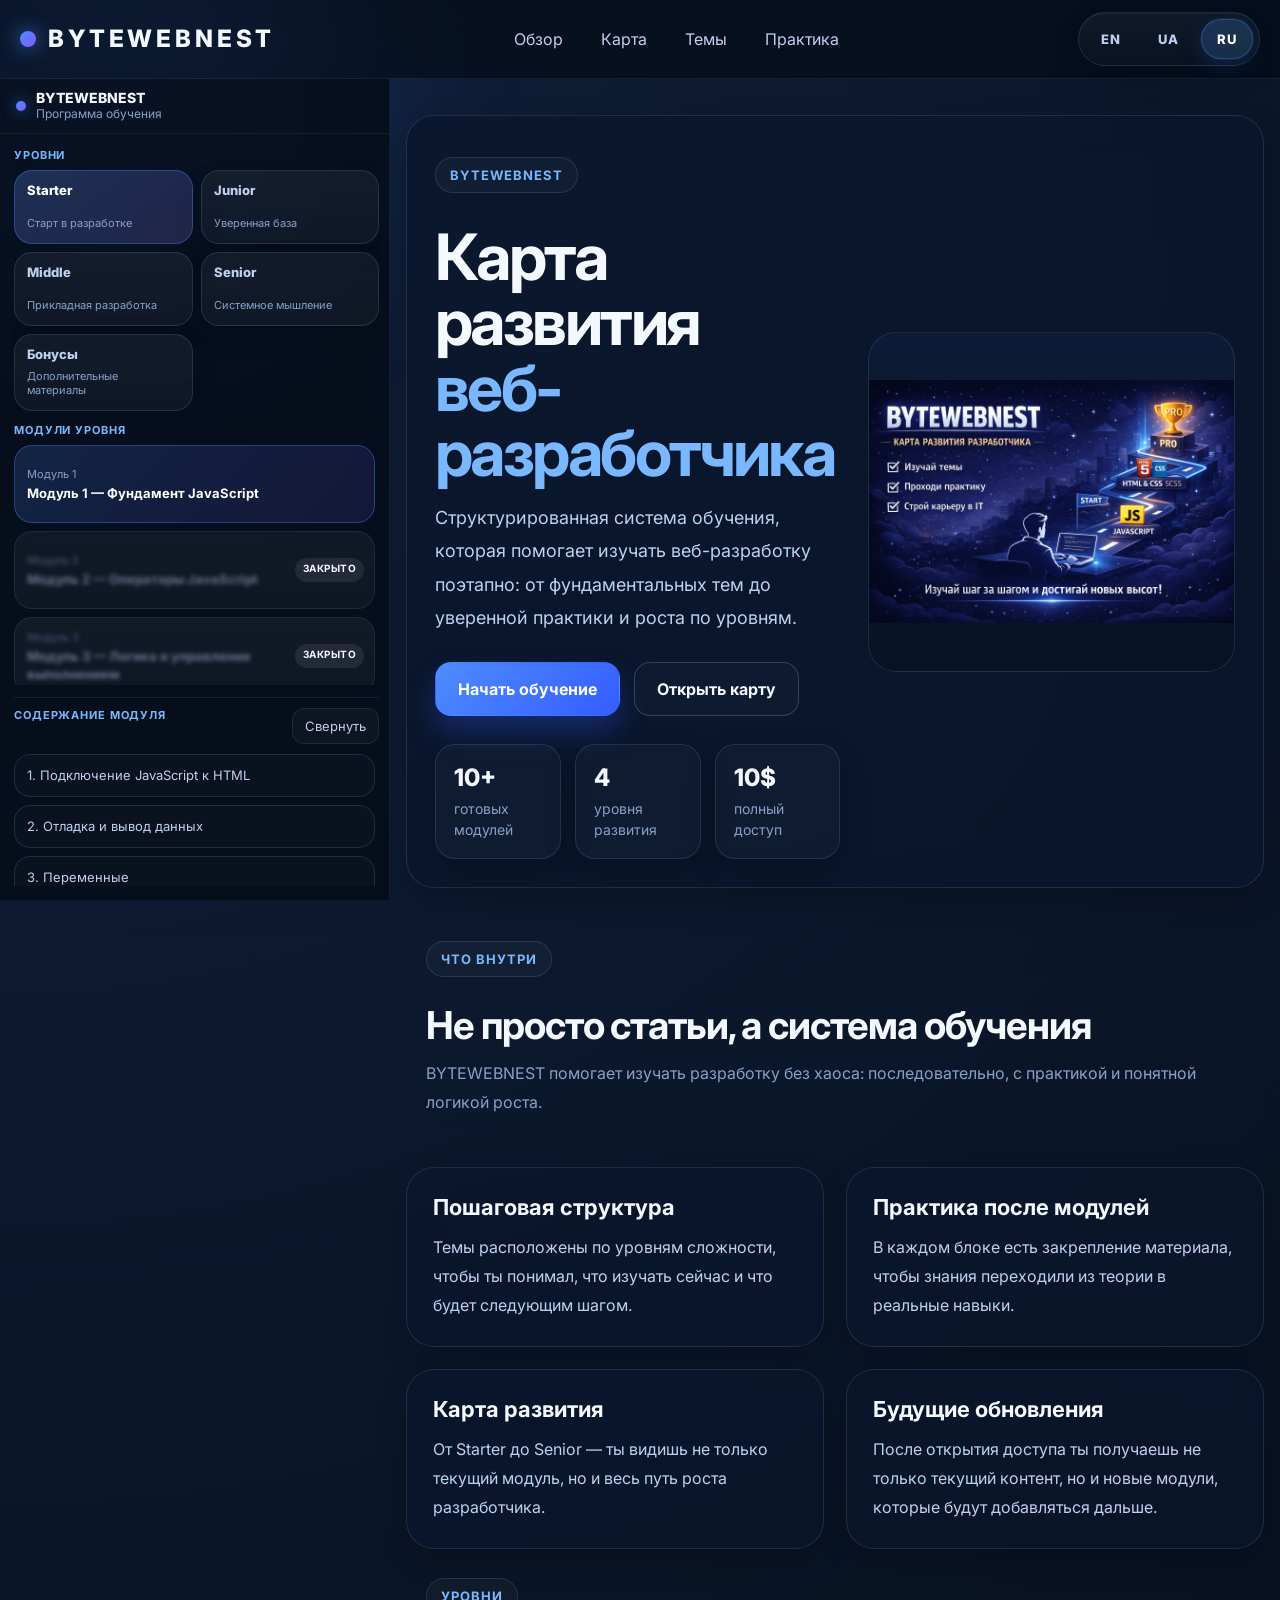
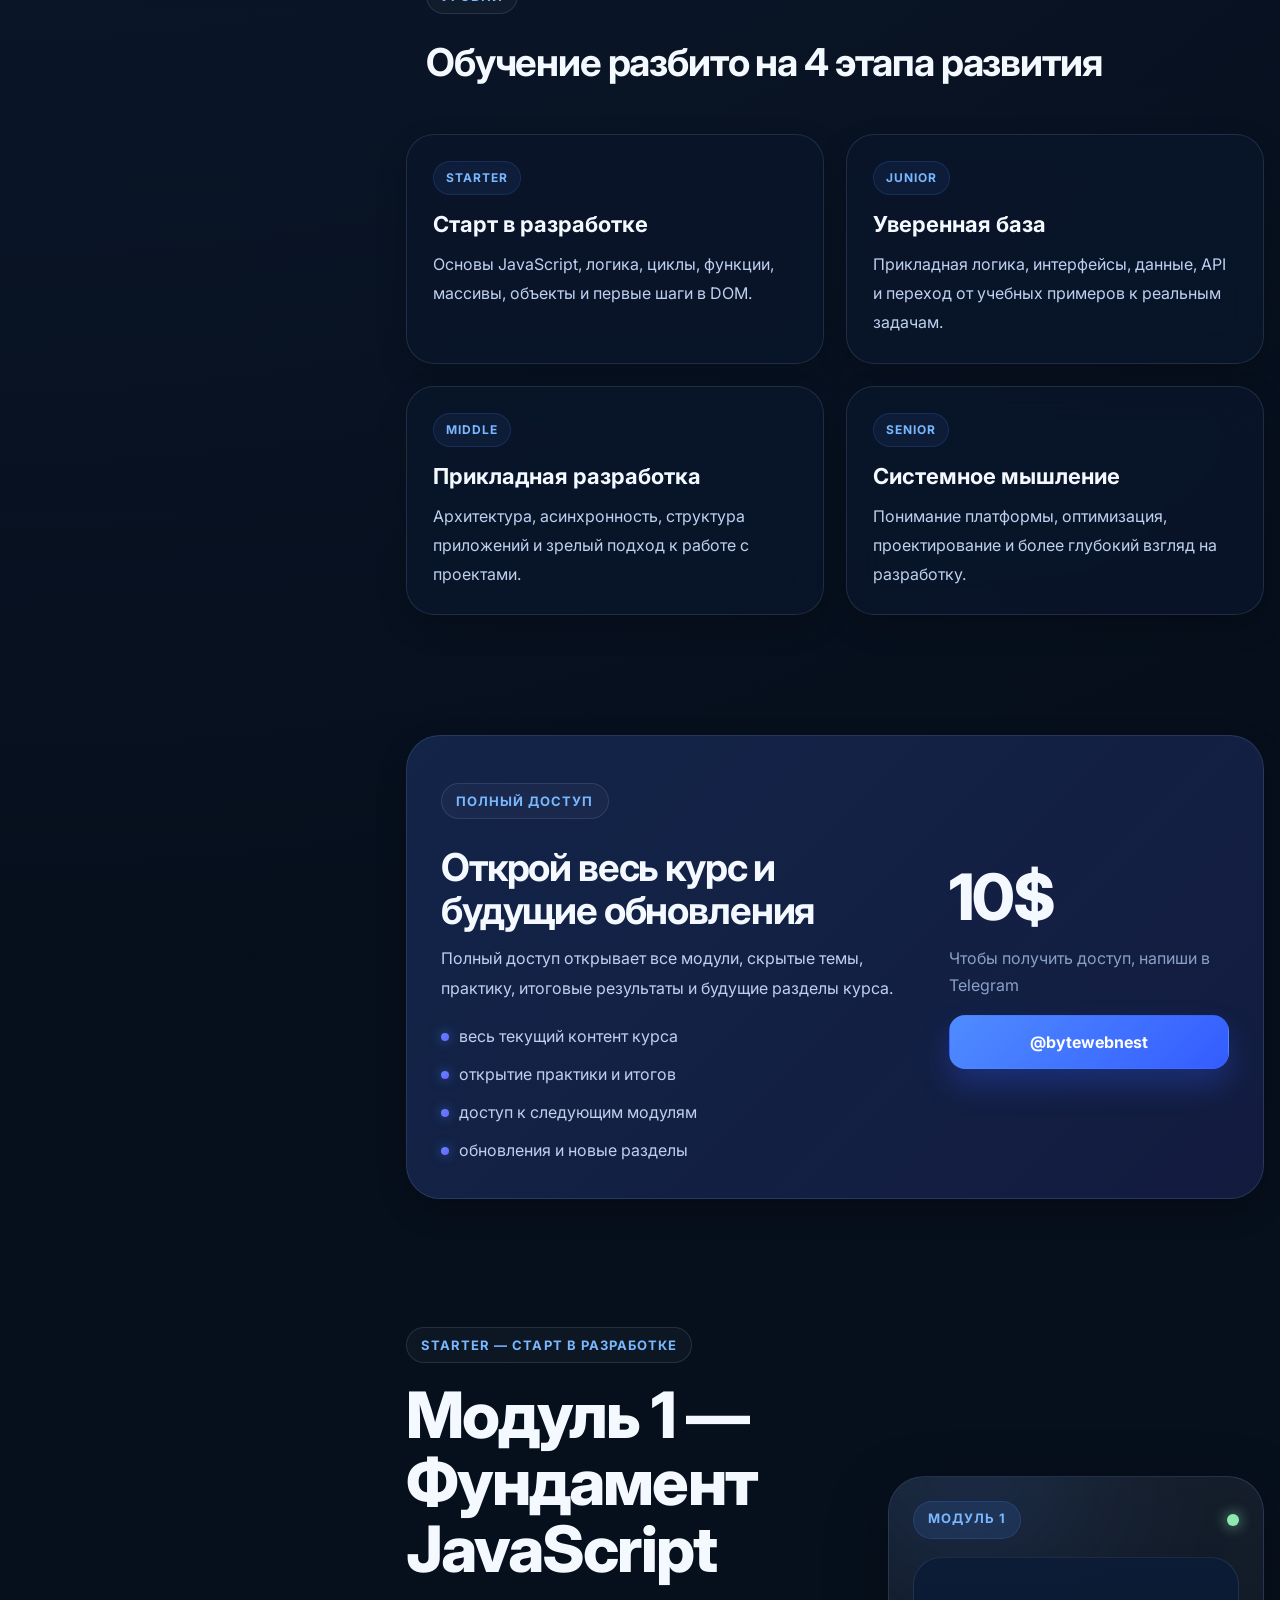
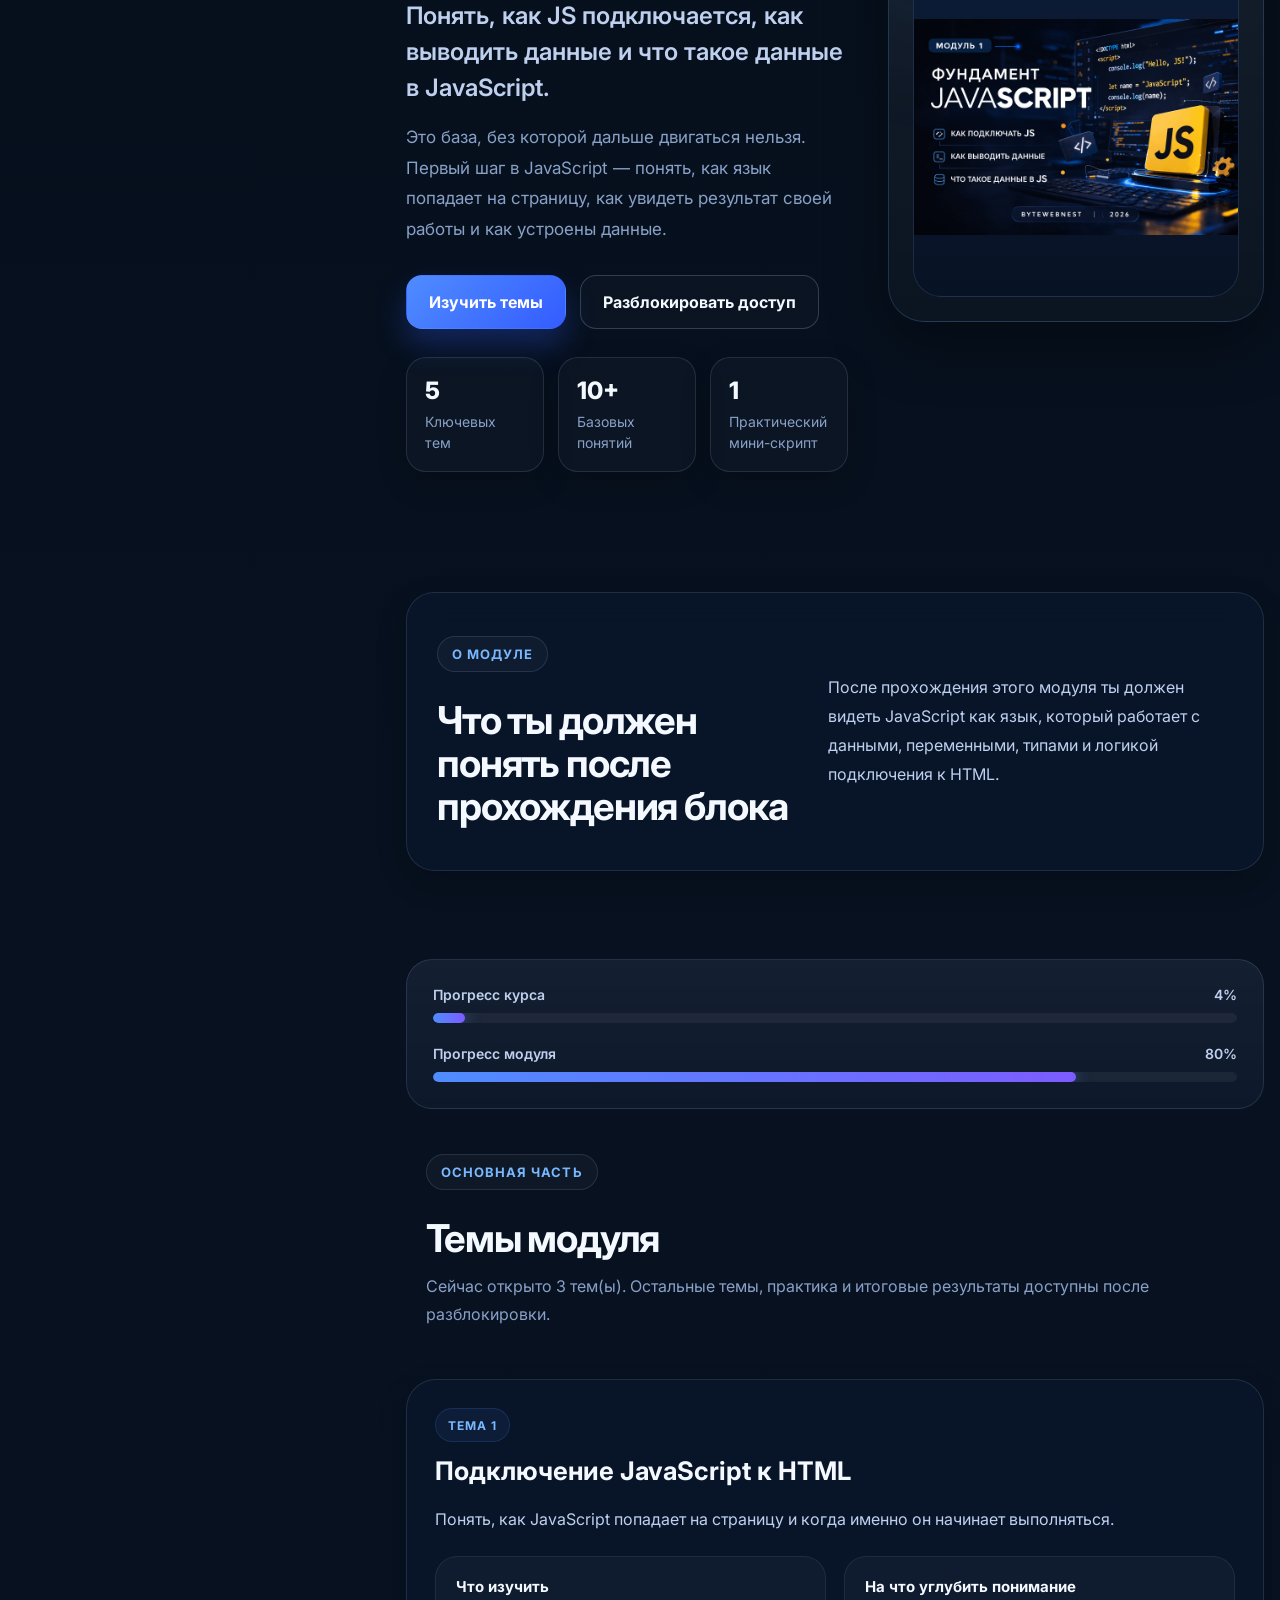
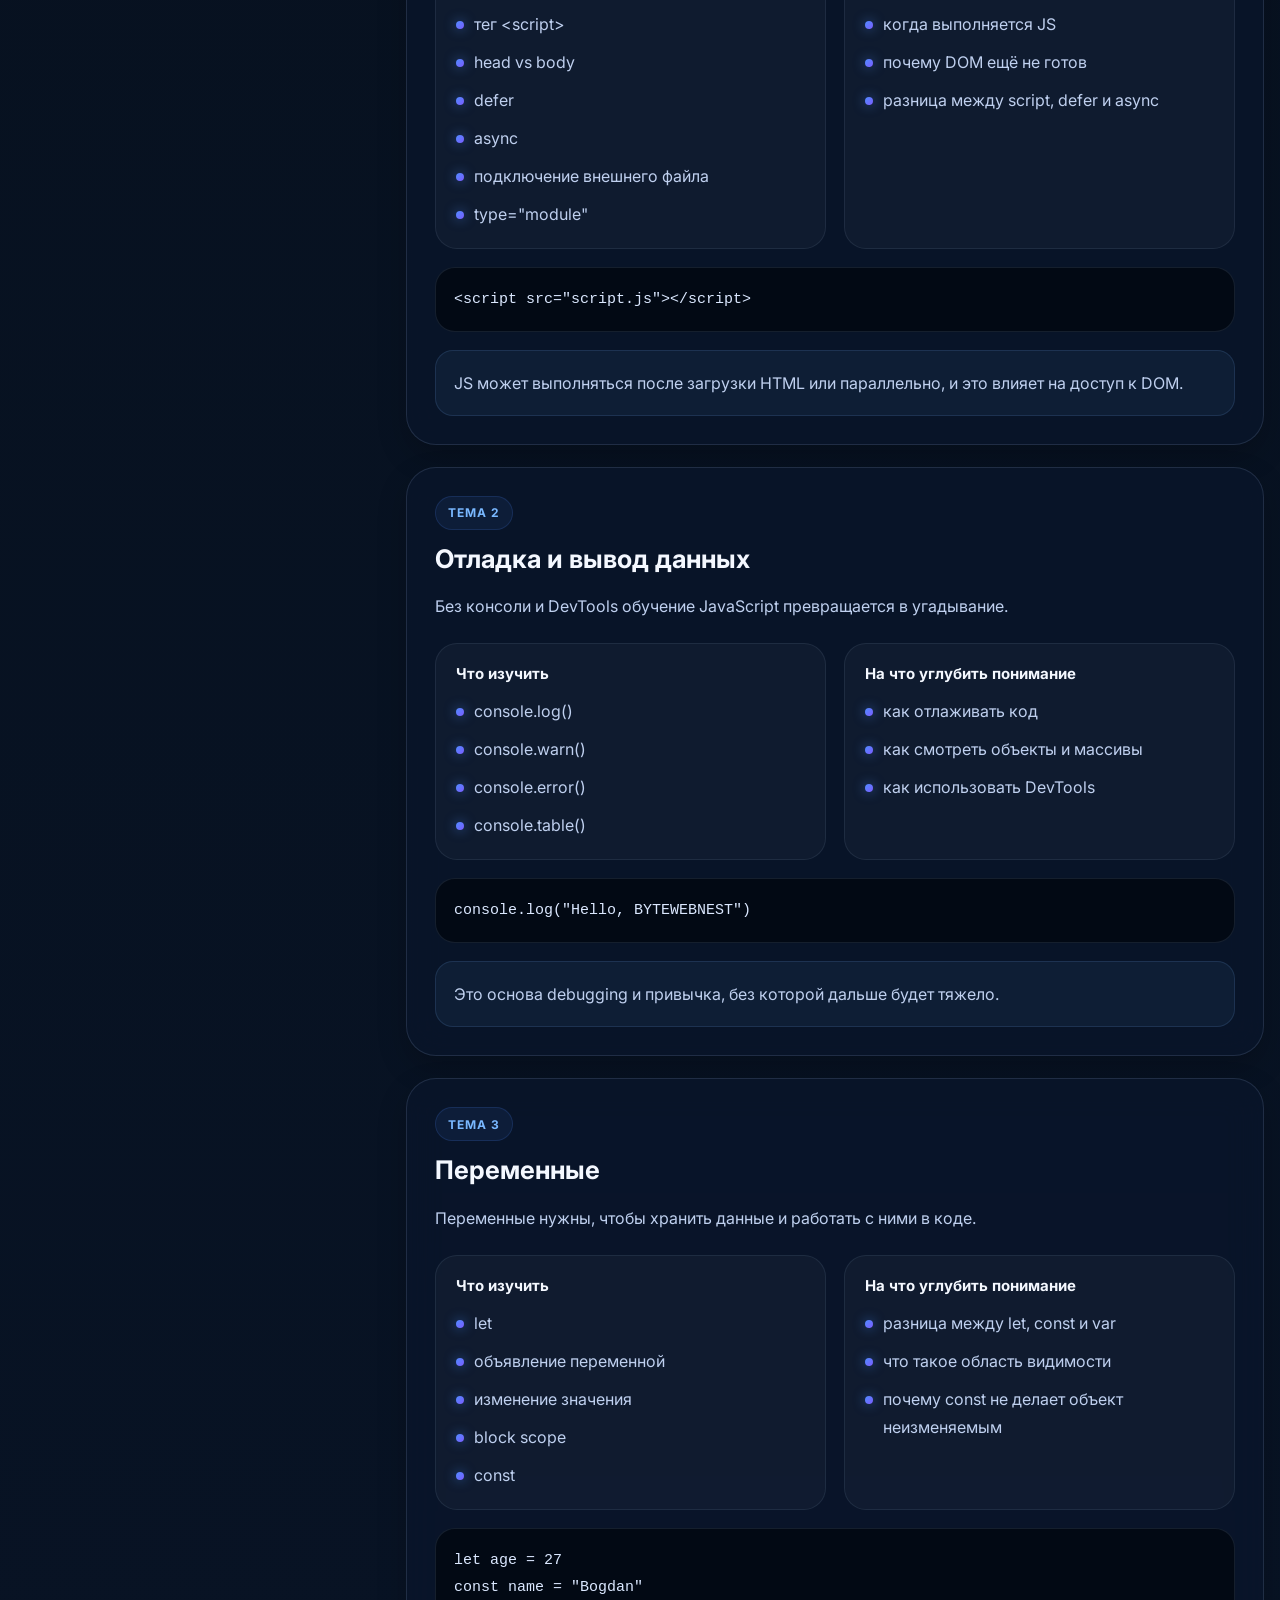
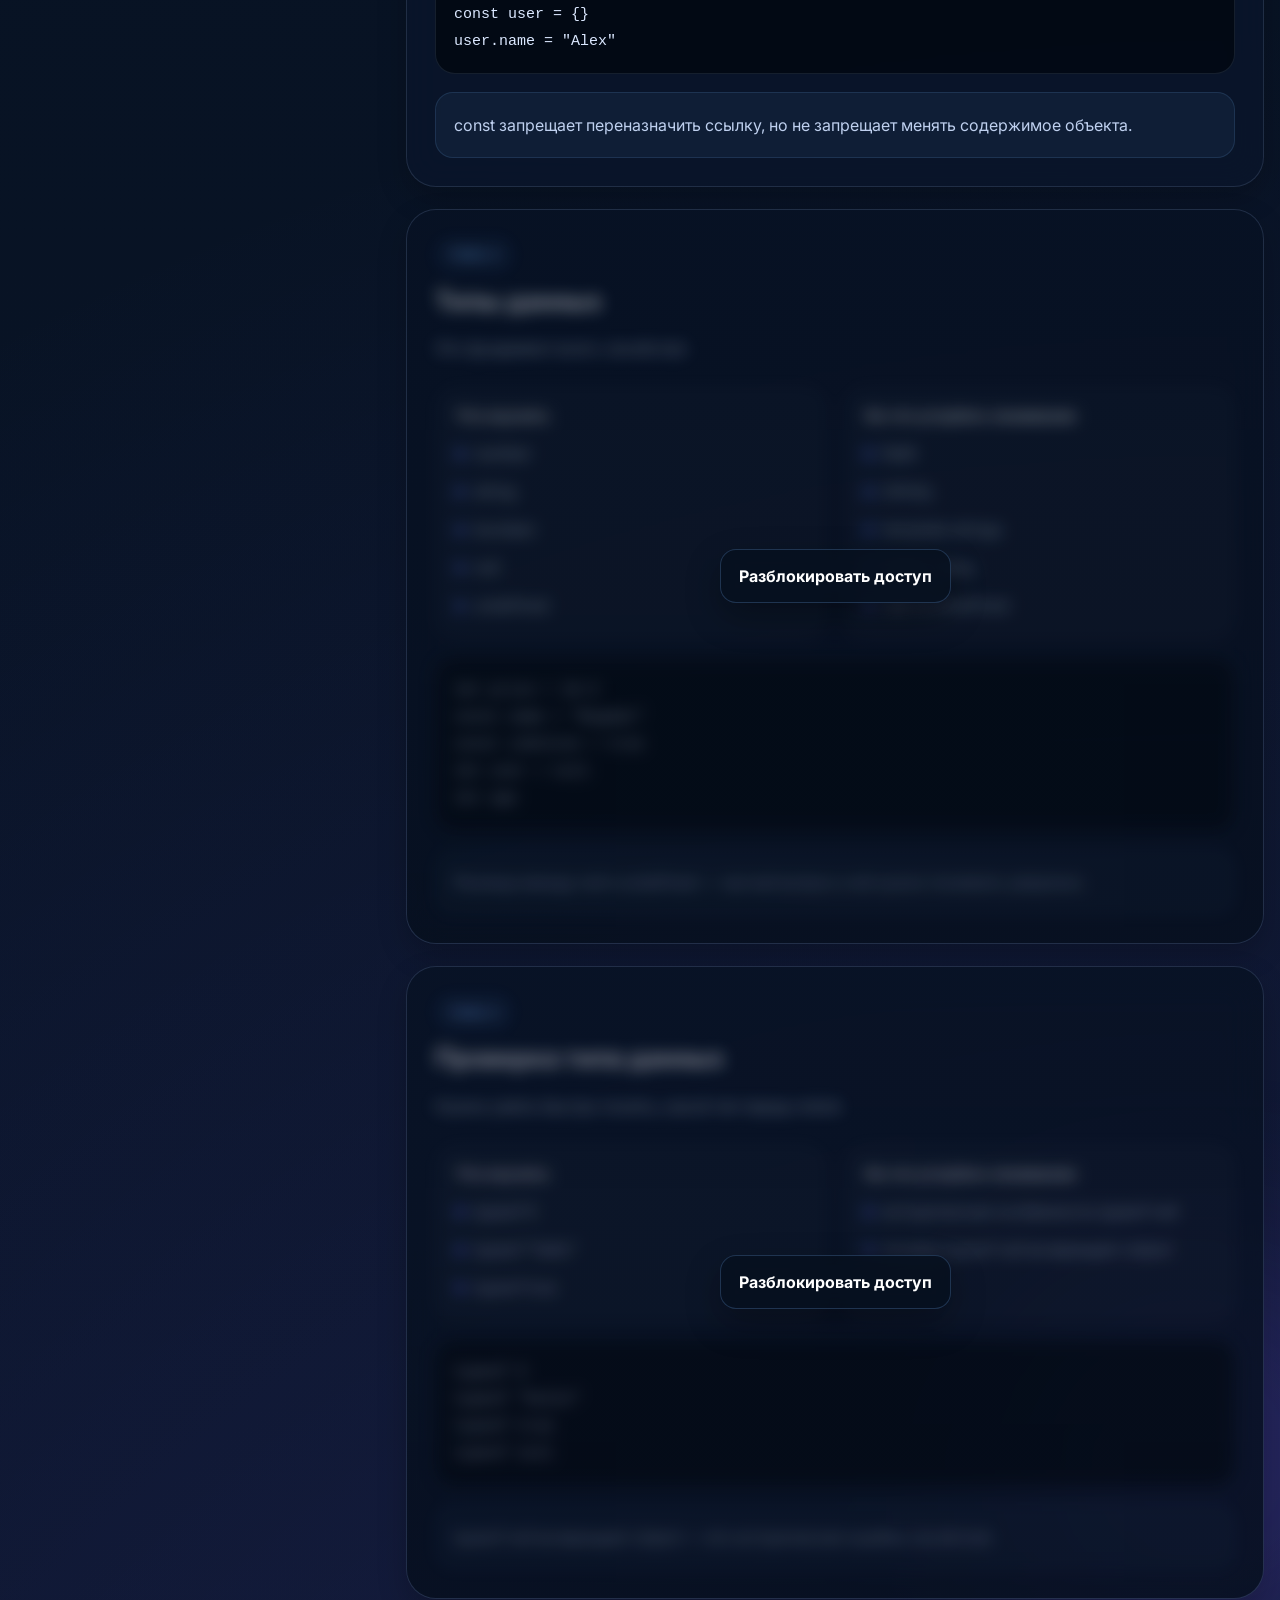
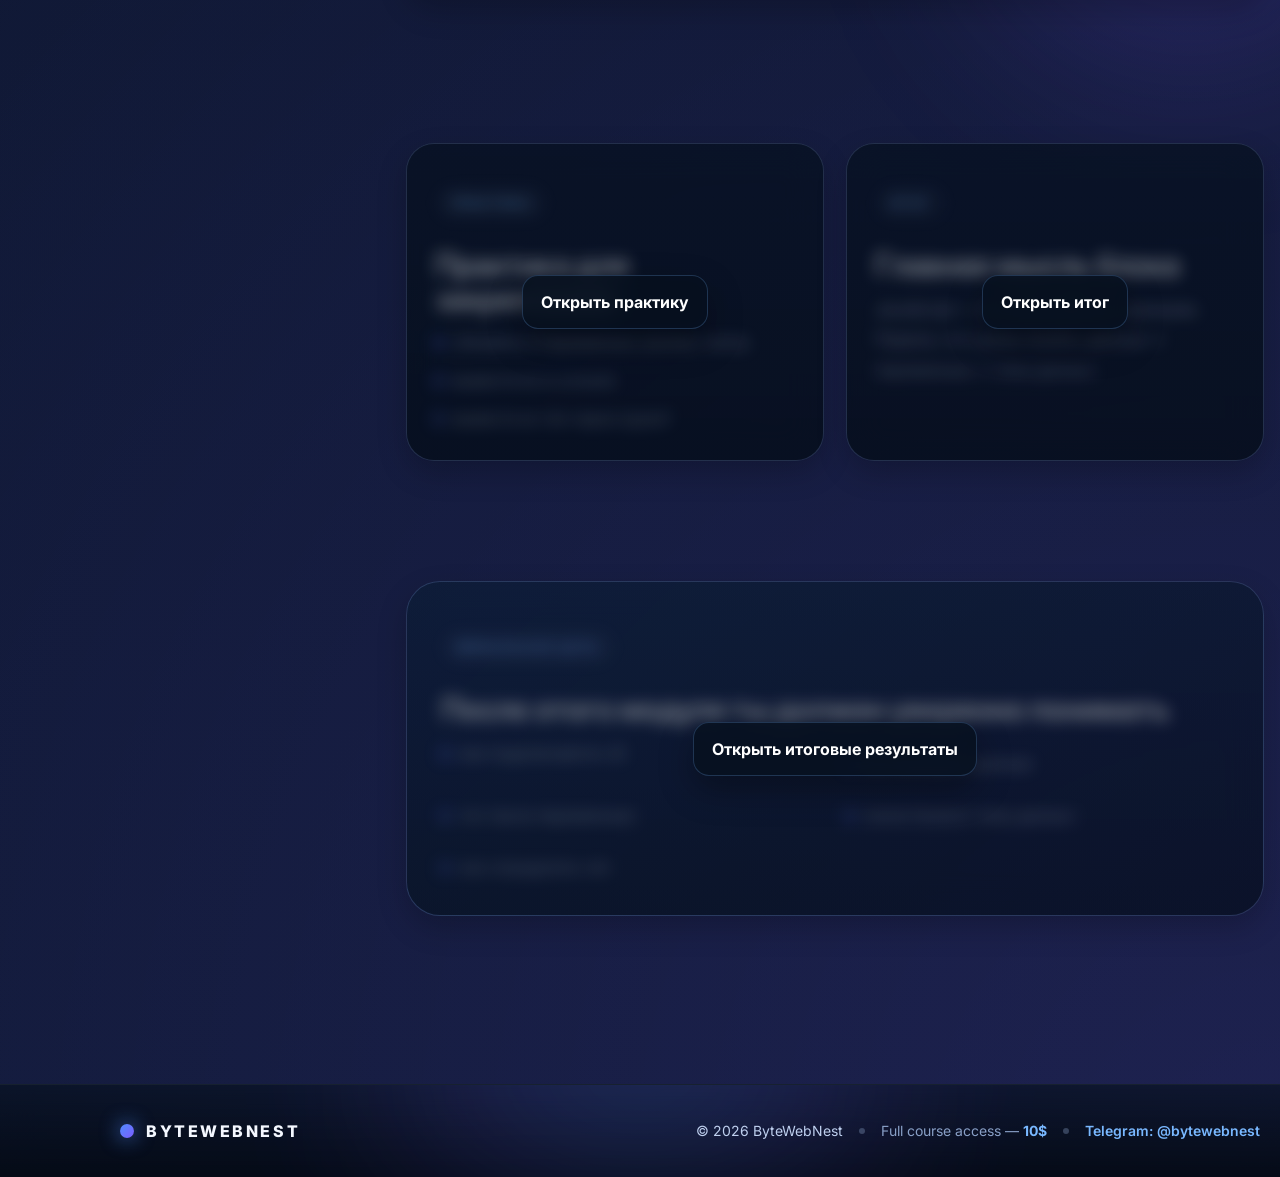
==== commit e4067268: "Обновил пути к картинкам" ====
--- a/ru/index.html
+++ b/ru/index.html
@@ -173,7 +173,7 @@
 
                             <div class="landing__visual">
                                 <div class="landing__visual-card">
-                                    <img src="../images/banner.png" alt="BYTEWEBNEST roadmap preview"
+                                    <img src="../images/banner-ru.png" alt="BYTEWEBNEST roadmap preview"
                                         class="landing__image" />
                                 </div>
                             </div>
@@ -346,7 +346,7 @@
                                     </div>
 
                                     <div class="hero-card__image-wrap">
-                                        <img id="moduleImage" class="hero-card__image" src="../images/module-ru-1.png"
+                                        <img id="moduleImage" class="hero-card__image" src="../images/module-1.png"
                                             alt="Изображение модуля" />
                                     </div>
                                 </div>
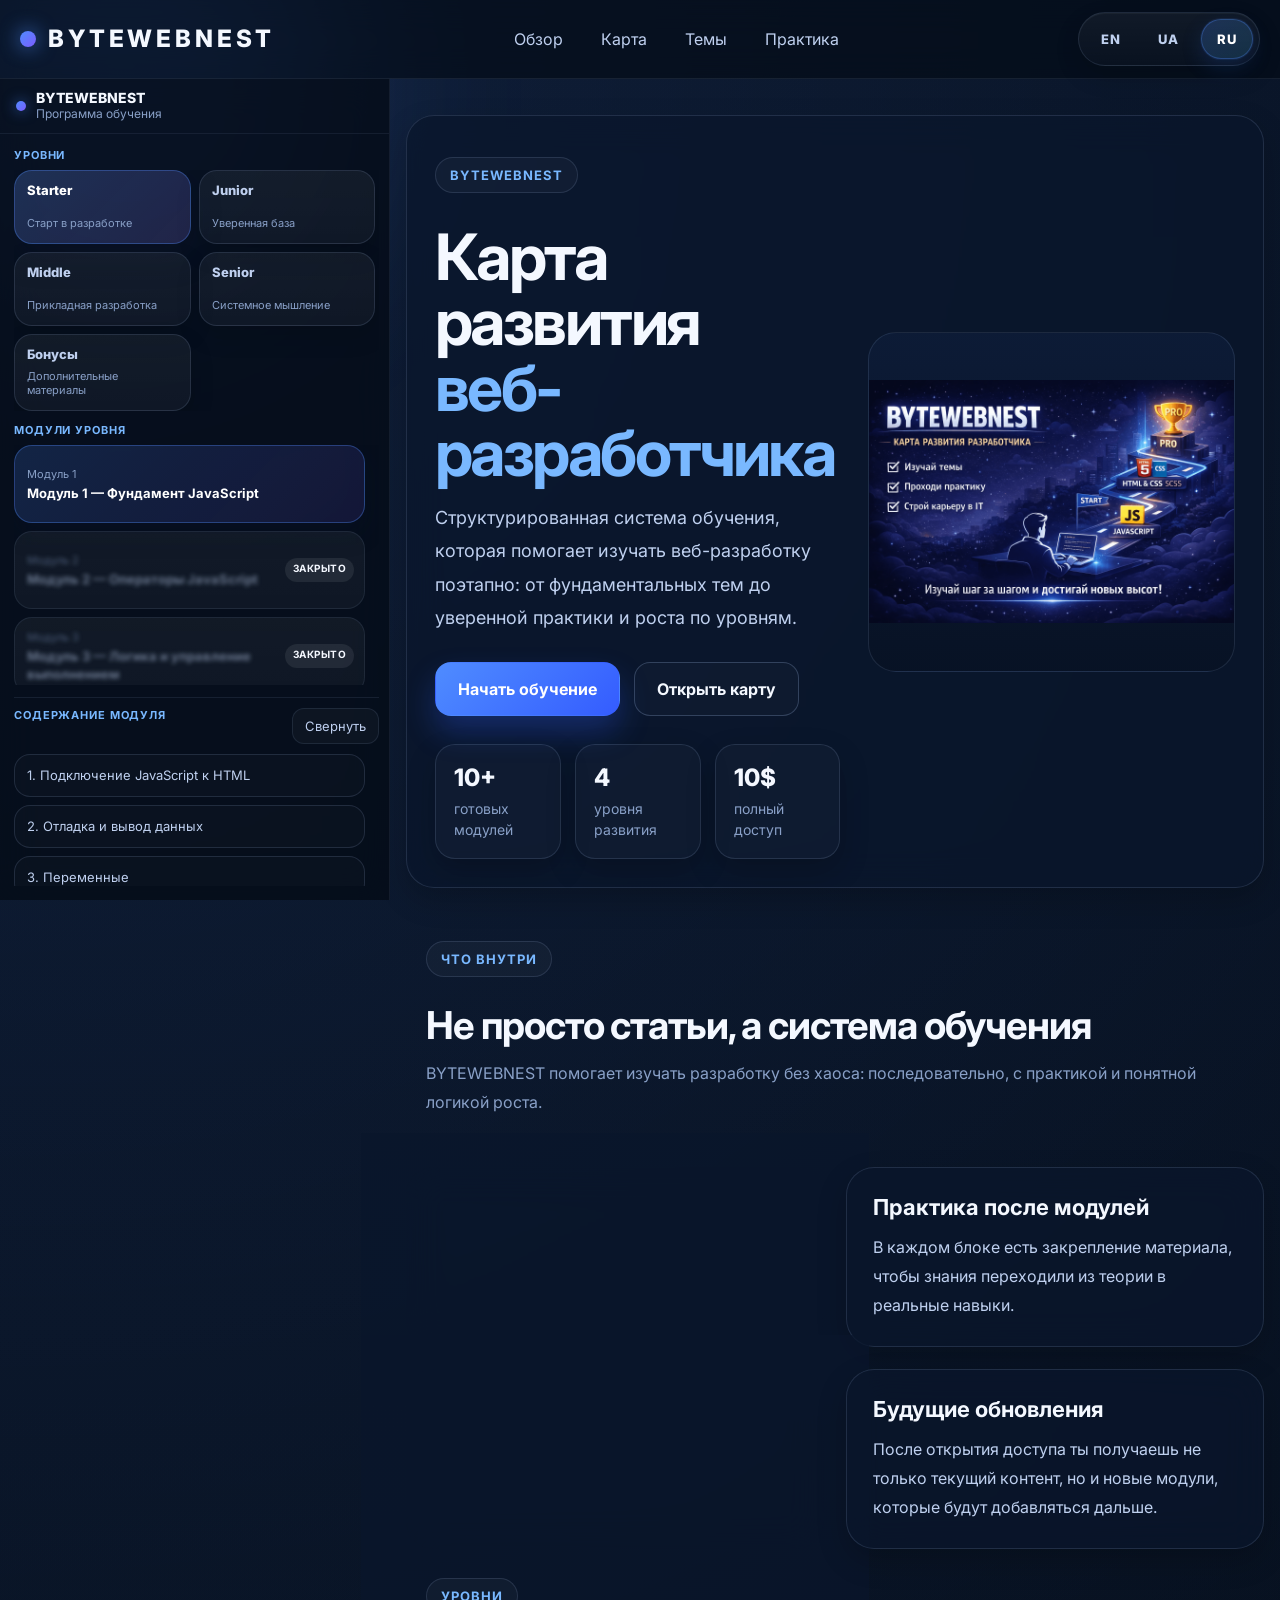
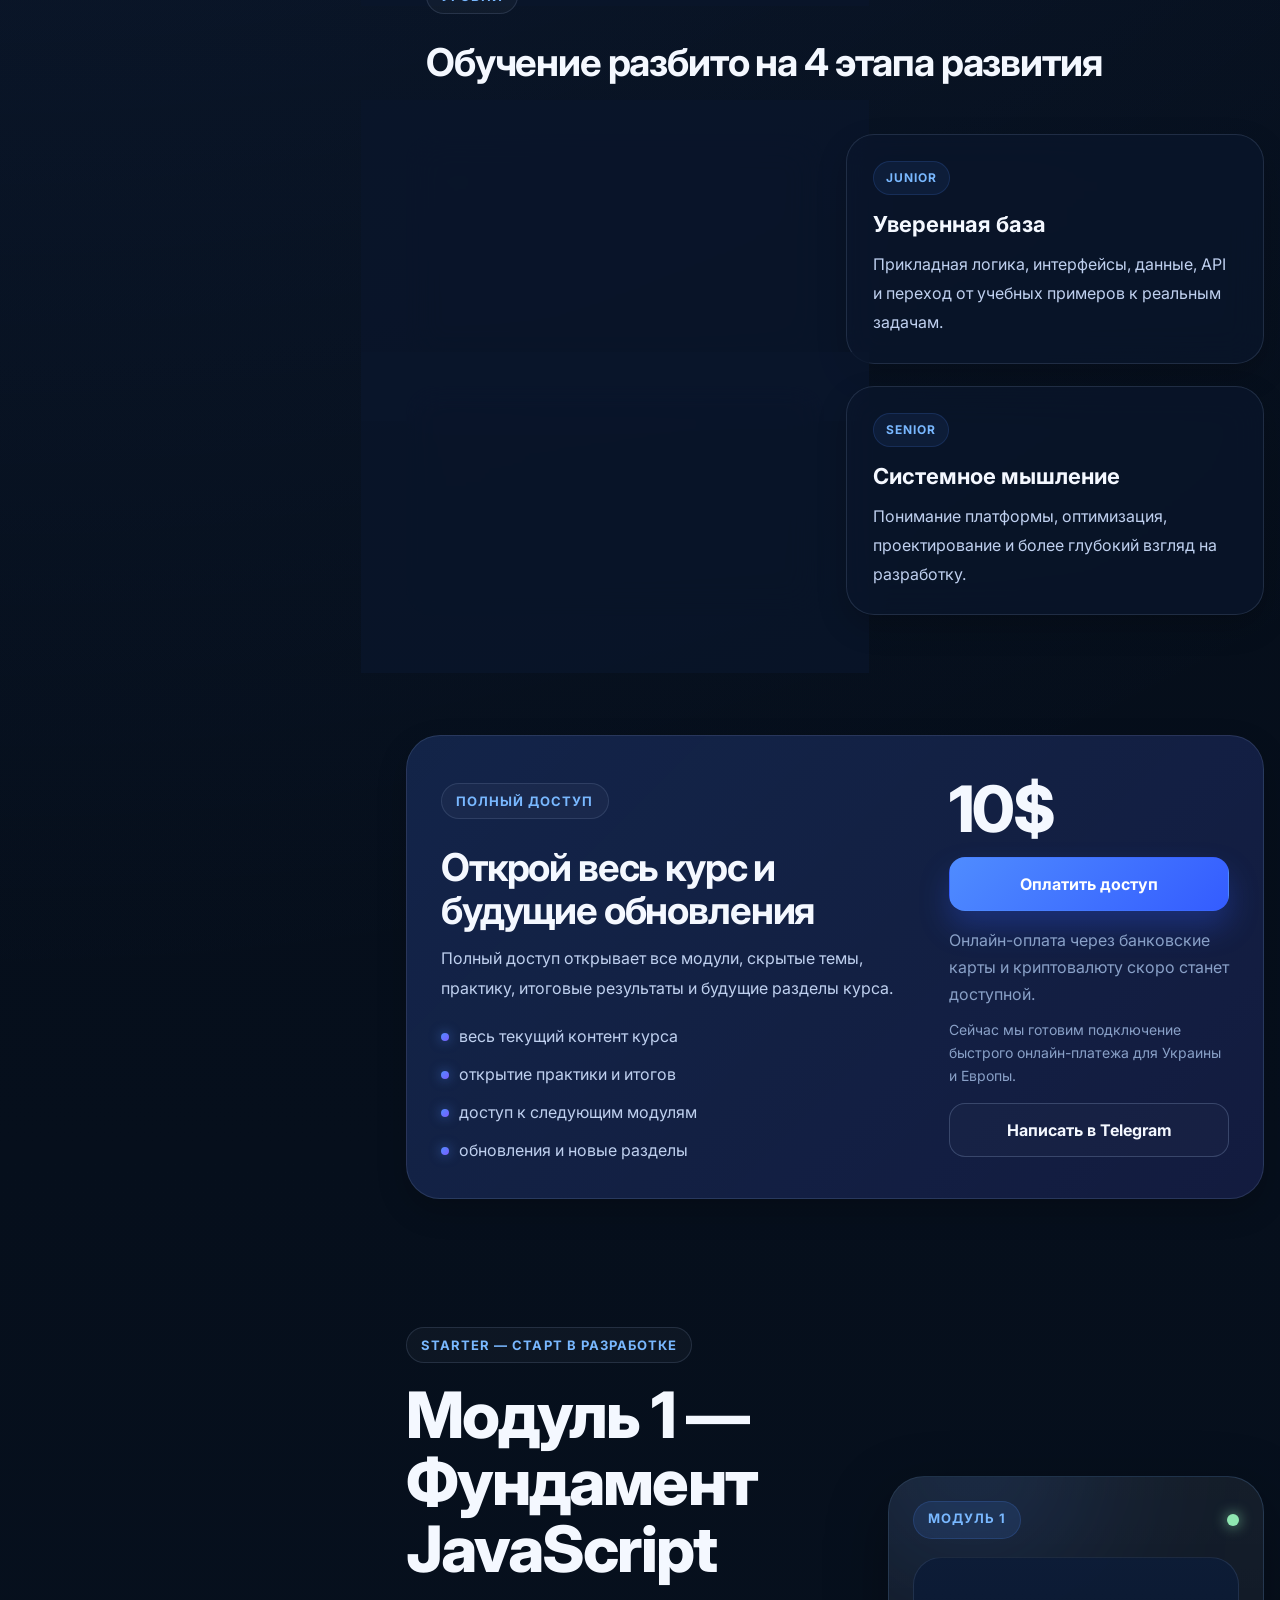
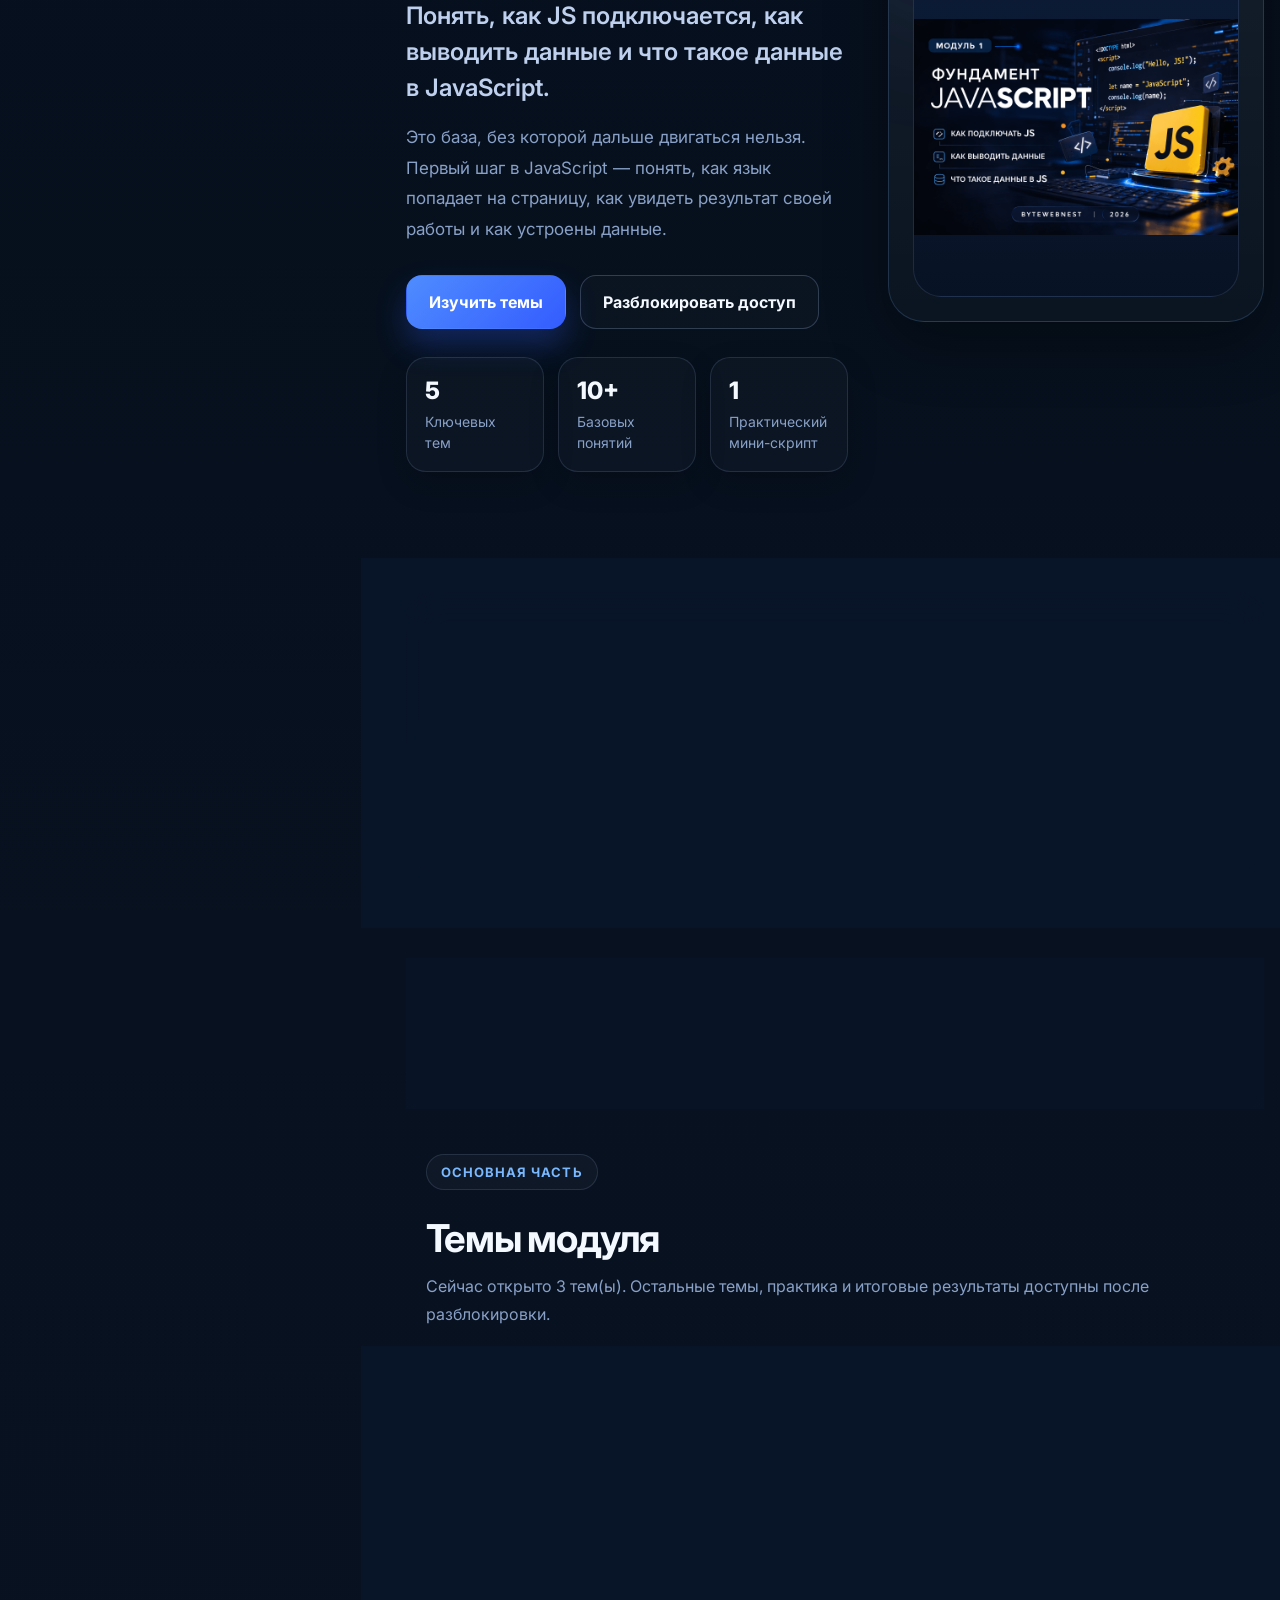
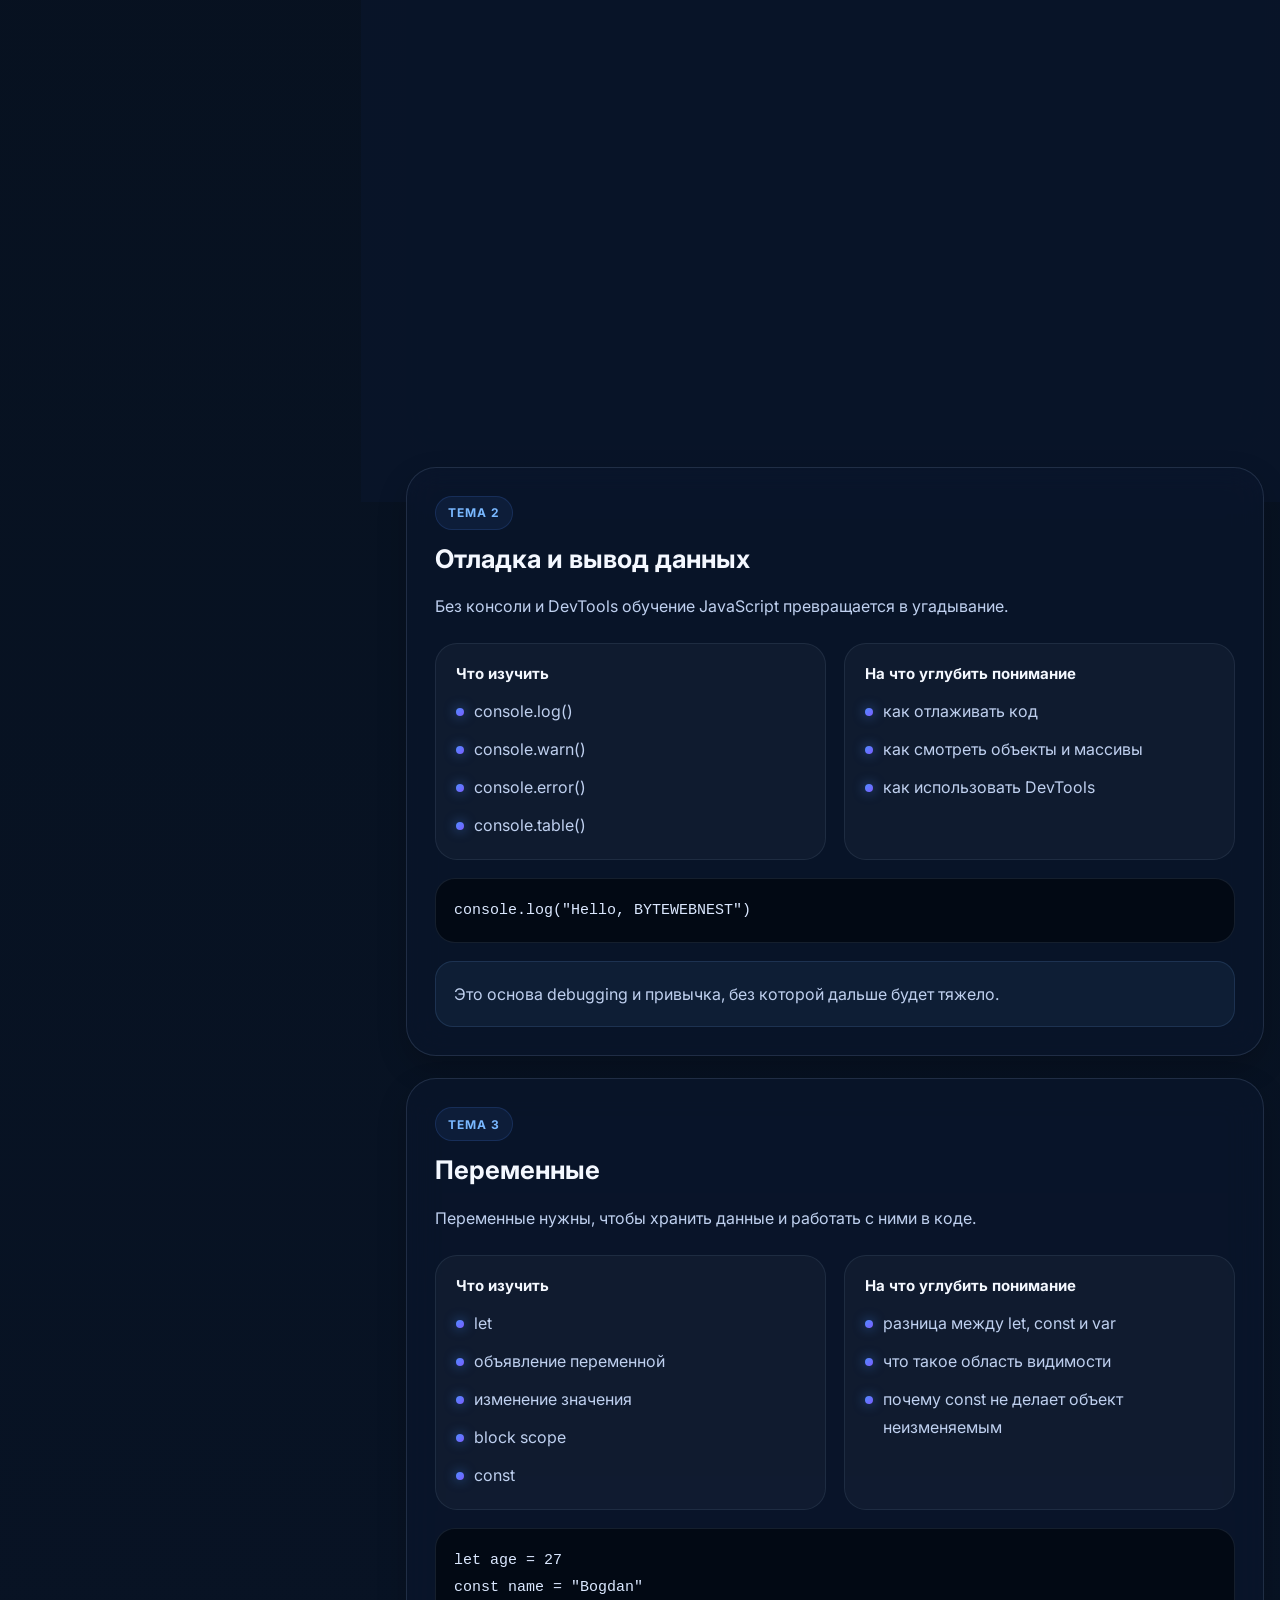
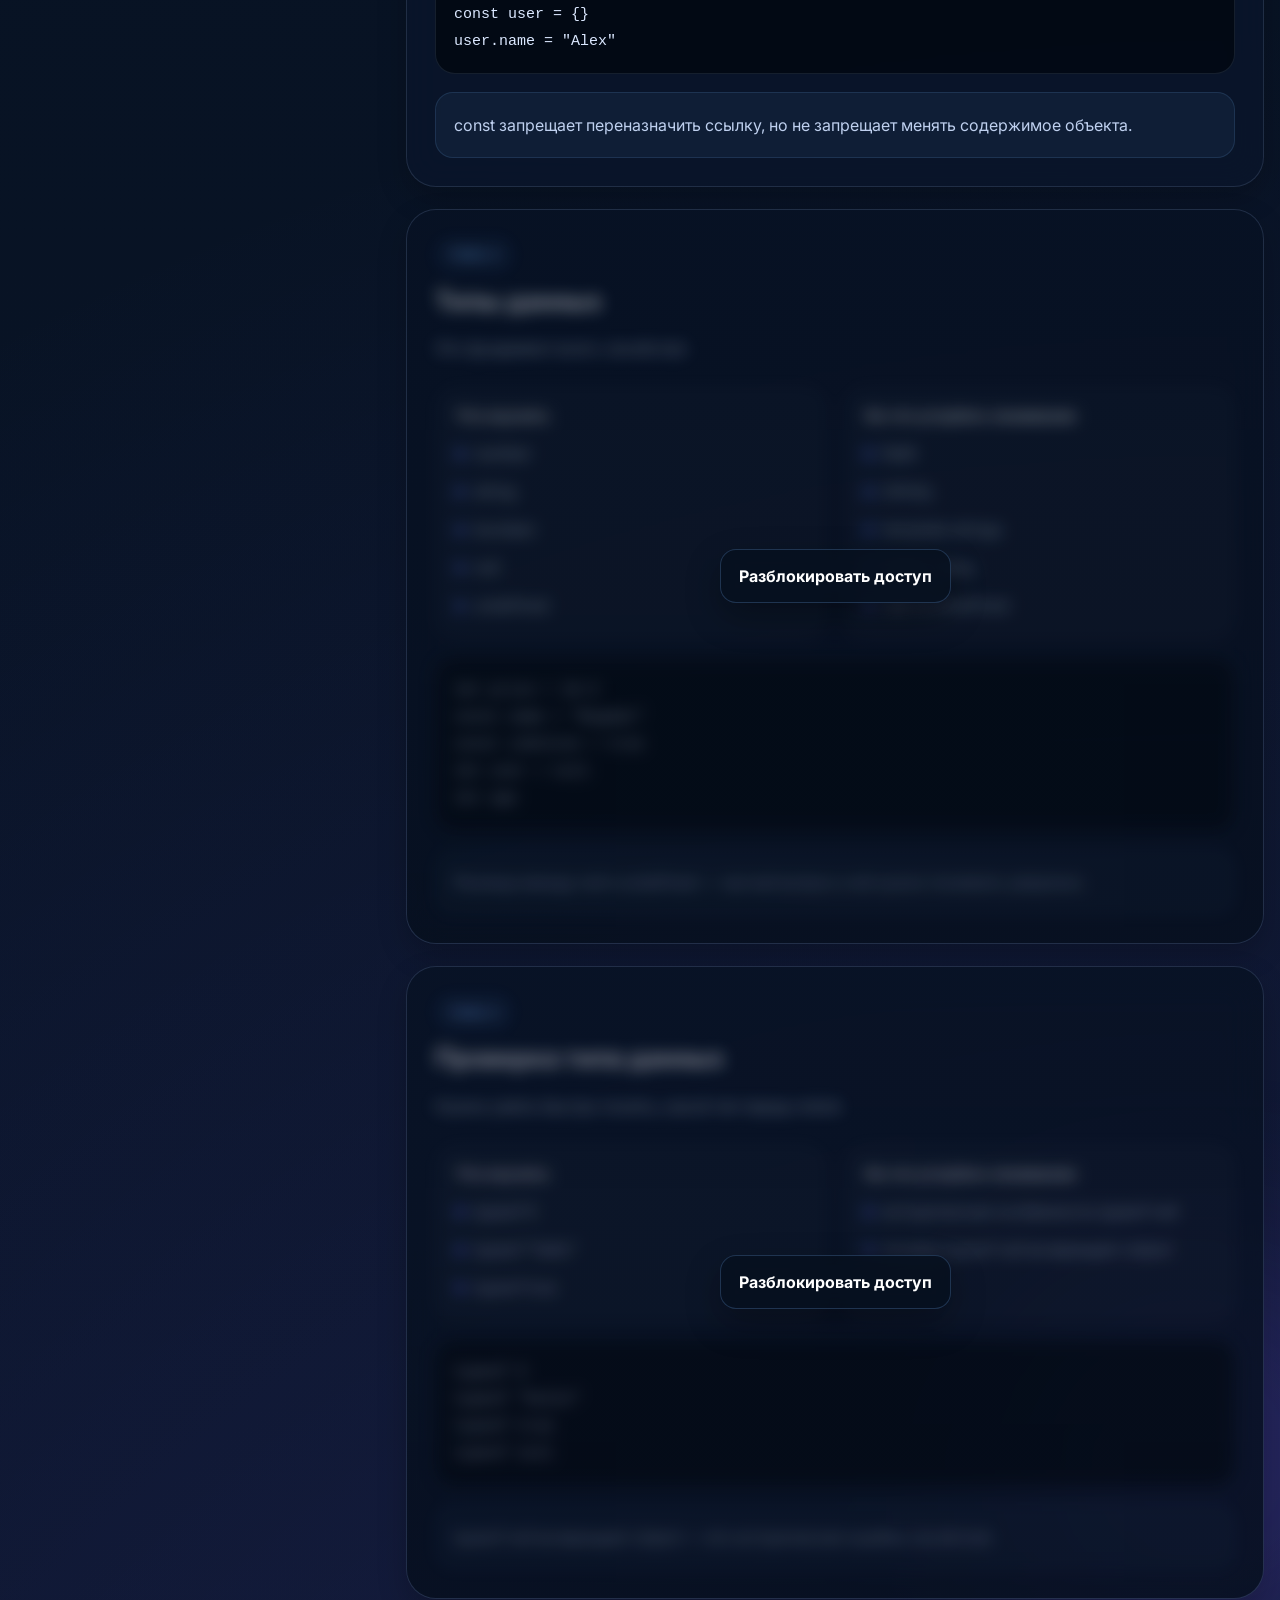
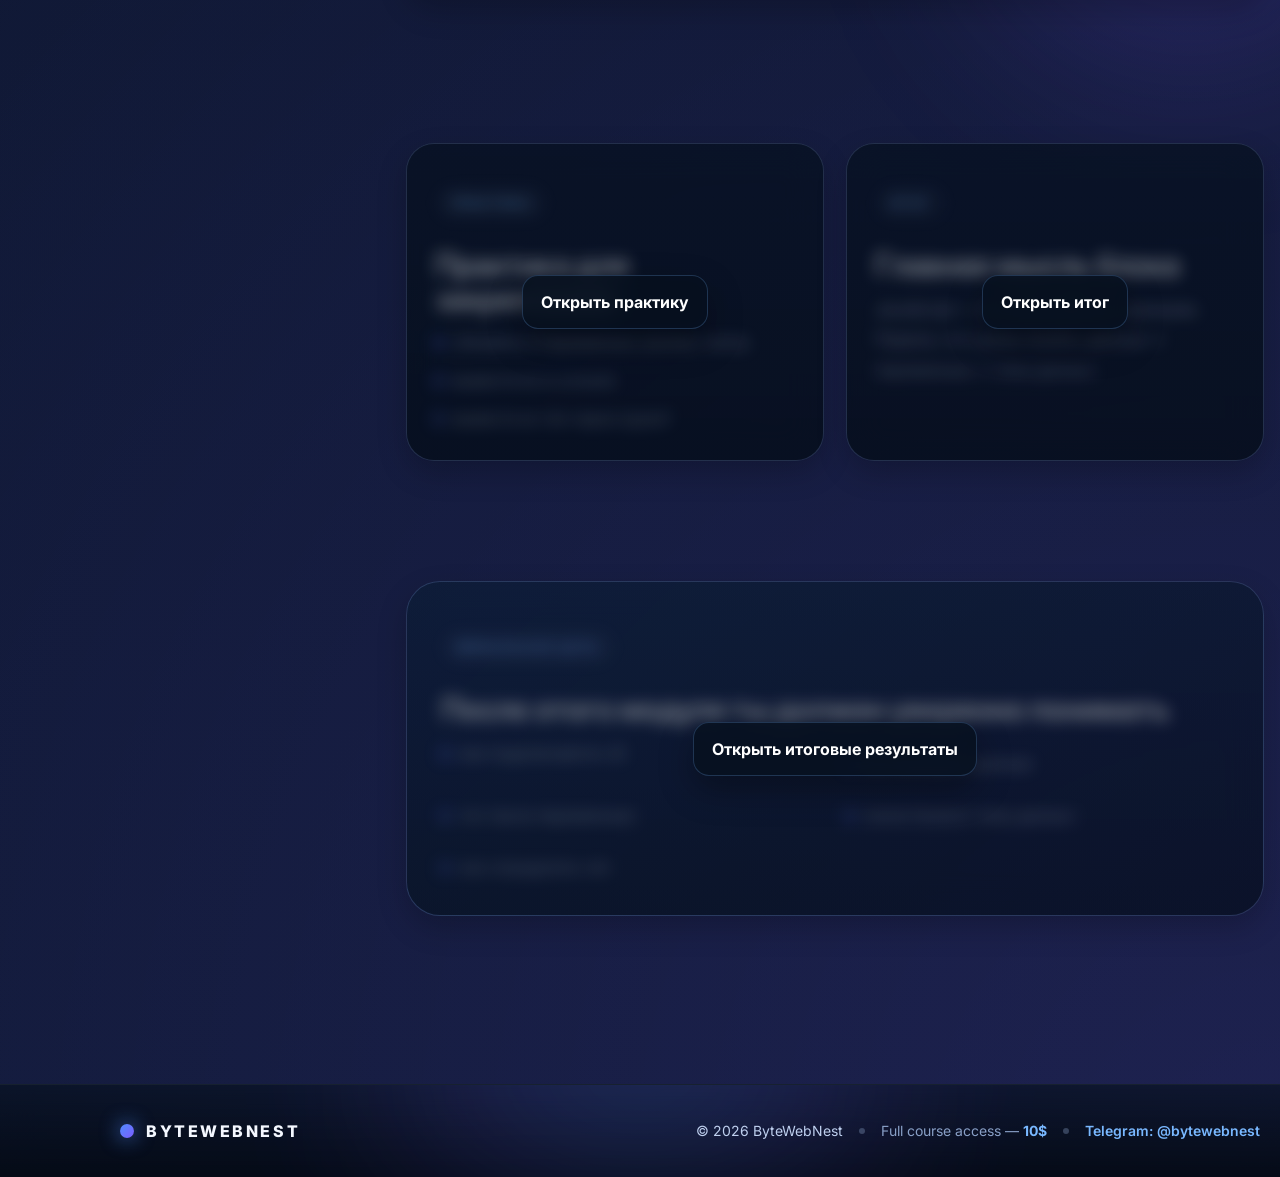
==== commit 115b9ad9: "Обновил все файлы и внес корректировки по добавлению онлайн оплаты" ====
--- a/ru/index.html
+++ b/ru/index.html
@@ -75,7 +75,6 @@
             <a href="#topics" class="header__link" id="topicsViewLink">Темы</a>
             <a href="#practice" class="header__link" id="practiceViewLink">Практика</a>
         </nav>
-
         <div class="lang-switcher" aria-label="Language switcher">
             <a href="../index.html" class="lang-switcher__link" lang="en">EN</a>
             <a href="../uk/index.html" class="lang-switcher__link" lang="uk">UA</a>
@@ -286,10 +285,12 @@
 
                             <div class="premium-cta__side">
                                 <div class="premium-cta__price">10$</div>
-                                <p class="premium-cta__note">Чтобы получить доступ, напиши в Telegram</p>
+                                <button class="btn btn--primary" id="buyAccessBtn" type="button">Оплатить доступ</button>
+                                <p class="premium-cta__note">Онлайн-оплата через банковские карты и криптовалюту скоро станет доступной.</p>
+                                <p class="premium-cta__subnote">Сейчас мы готовим подключение быстрого онлайн-платежа для Украины и Европы.</p>
                                 <a href="https://t.me/bytewebnest" target="_blank" rel="noopener noreferrer"
-                                    class="btn btn--primary">
-                                    @bytewebnest
+                                    class="btn btn--secondary premium-cta__telegram-btn">
+                                    Написать в Telegram
                                 </a>
                             </div>
                         </div>
@@ -519,6 +520,13 @@
                     <li>доступ к дополнительным разделам, которые скоро станут доступны</li>
                 </ul>
 
+                <div class="modal__payment-status">
+                    <p class="modal__payment-title">Онлайн-оплата подключается</p>
+                    <p class="modal__payment-text">
+                        Оплата картой и криптовалютой скоро станет доступной. Пока платёжный шлюз находится в процессе подключения, доступ можно получить вручную через Telegram.
+                    </p>
+                </div>
+
                 <p class="modal__contact">
                     Telegram для связи:
                     <a href="https://t.me/bytewebnest" target="_blank" rel="noopener noreferrer">@bytewebnest</a>
--- a/css/style.css
+++ b/css/style.css
@@ -2020,3 +2020,119 @@
 margin-bottom:14px;
 
 }
+
+
+/* ===== Payment CTA refinements ===== */
+.premium-cta__subnote {
+  margin: -6px 0 0;
+  color: var(--text-muted);
+  line-height: 1.65;
+  font-size: 14px;
+}
+
+.premium-cta__telegram-btn {
+  width: 100%;
+}
+
+#buyAccessBtn {
+  width: 100%;
+}
+
+.modal__payment-status {
+  margin: 18px 0 0;
+  padding: 18px;
+  border-radius: 18px;
+  border: 1px solid rgba(121, 184, 255, 0.14);
+  background: rgba(79, 140, 255, 0.06);
+}
+
+.modal__payment-title {
+  margin: 0 0 8px;
+  color: var(--text);
+  font-weight: 700;
+}
+
+.modal__payment-text {
+  margin: 0;
+  color: var(--text-soft);
+  line-height: 1.75;
+}
+
+/* ===== Sidebar stability fixes ===== */
+.sidebar,
+.sidebar__panel,
+.sidebar__inner,
+.sidebar-block,
+.track-nav,
+.module-nav,
+.topic-nav-wrap {
+  min-width: 0;
+}
+
+.sidebar__panel {
+  overscroll-behavior: contain;
+  -webkit-overflow-scrolling: touch;
+}
+
+.sidebar__inner {
+  overflow: visible;
+}
+
+.sidebar-block {
+  overflow: visible;
+}
+
+.sidebar-block--tracks,
+.sidebar-block--modules,
+.sidebar-block--topics {
+  min-height: 0;
+}
+
+.track-nav,
+.module-nav,
+.topic-nav-wrap {
+  min-height: 0;
+}
+
+.track-nav {
+  overflow-y: auto;
+  overflow-x: hidden;
+  align-content: start;
+  padding-right: 6px;
+}
+
+.module-nav,
+.topic-nav-wrap {
+  scrollbar-gutter: stable;
+}
+
+@media (max-width: 980px) {
+  .sidebar {
+    overflow: hidden;
+  }
+
+  .sidebar__panel {
+    max-width: min(100vw, 420px);
+  }
+
+  .sidebar__inner {
+    height: calc(100dvh - 82px);
+    grid-template-rows: minmax(150px, auto) minmax(180px, 1fr) minmax(180px, 1fr);
+    overflow: visible;
+  }
+
+  .track-nav {
+    max-height: 100%;
+  }
+
+  .module-nav,
+  .topic-nav-wrap {
+    max-height: 100%;
+  }
+}
+
+@media (max-width: 768px) {
+  .premium-cta__subnote {
+    font-size: 15px;
+  }
+}
--- a/css/bytewebnest_sidebar_fix_mobile_safe.css
+++ b/css/bytewebnest_sidebar_fix_mobile_safe.css
@@ -57,7 +57,8 @@
   }
 
   .module-nav,
-  .topic-nav-wrap {
+  .topic-nav-wrap,
+  .track-nav {
     padding-right: 4px;
   }
 
@@ -116,24 +117,32 @@
 
   .sidebar {
     width: 100%;
+    max-width: 100%;
+    overflow: hidden;
   }
 
   .sidebar__panel {
-    width: min(100%, 430px);
+    width: min(100%, 420px);
+    max-width: min(100vw, 420px);
     overflow-y: auto;
     overflow-x: hidden;
   }
 
   .sidebar__inner {
-    grid-template-rows: auto minmax(220px, 1fr) minmax(200px, 0.95fr);
+    grid-template-rows: minmax(150px, auto) minmax(200px, 1fr) minmax(180px, 1fr);
     padding: 16px 14px 16px 16px;
-    overflow: hidden;
-  }
-}
-
-
-
-/*Новые стили для header*/
+    overflow: visible;
+  }
+
+  .track-nav,
+  .module-nav,
+  .topic-nav-wrap {
+    min-height: 0;
+    max-height: 100%;
+  }
+}
+
+/* New header styles */
 .lang-switcher {
   display: inline-flex;
   align-items: center;
@@ -180,7 +189,6 @@
     0 8px 20px rgba(36, 87, 184, 0.22);
 }
 
-/*Адаптив для мобильных устройств*/
 @media (max-width: 1100px) {
   .header__container {
     gap: 12px;
@@ -243,4 +251,4 @@
     border-radius: 12px;
     font-size: 14px;
   }
-}+}
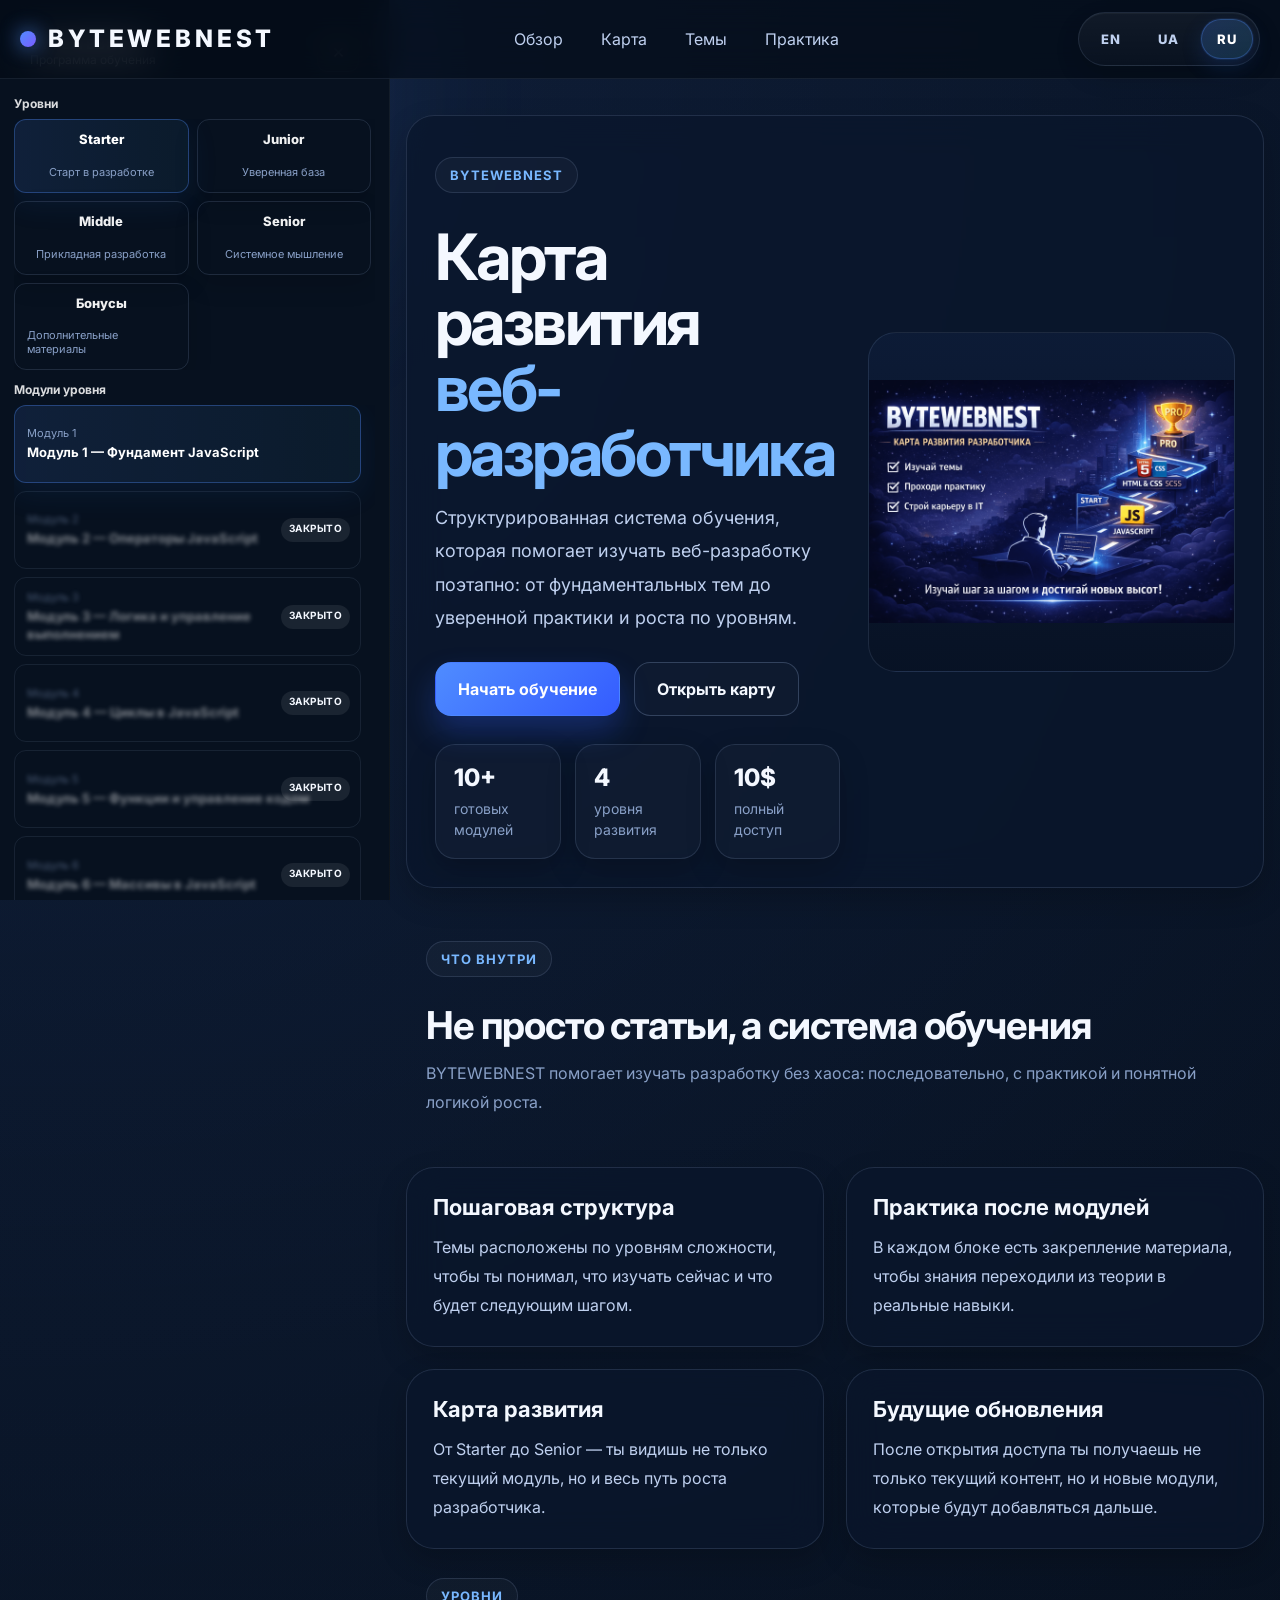
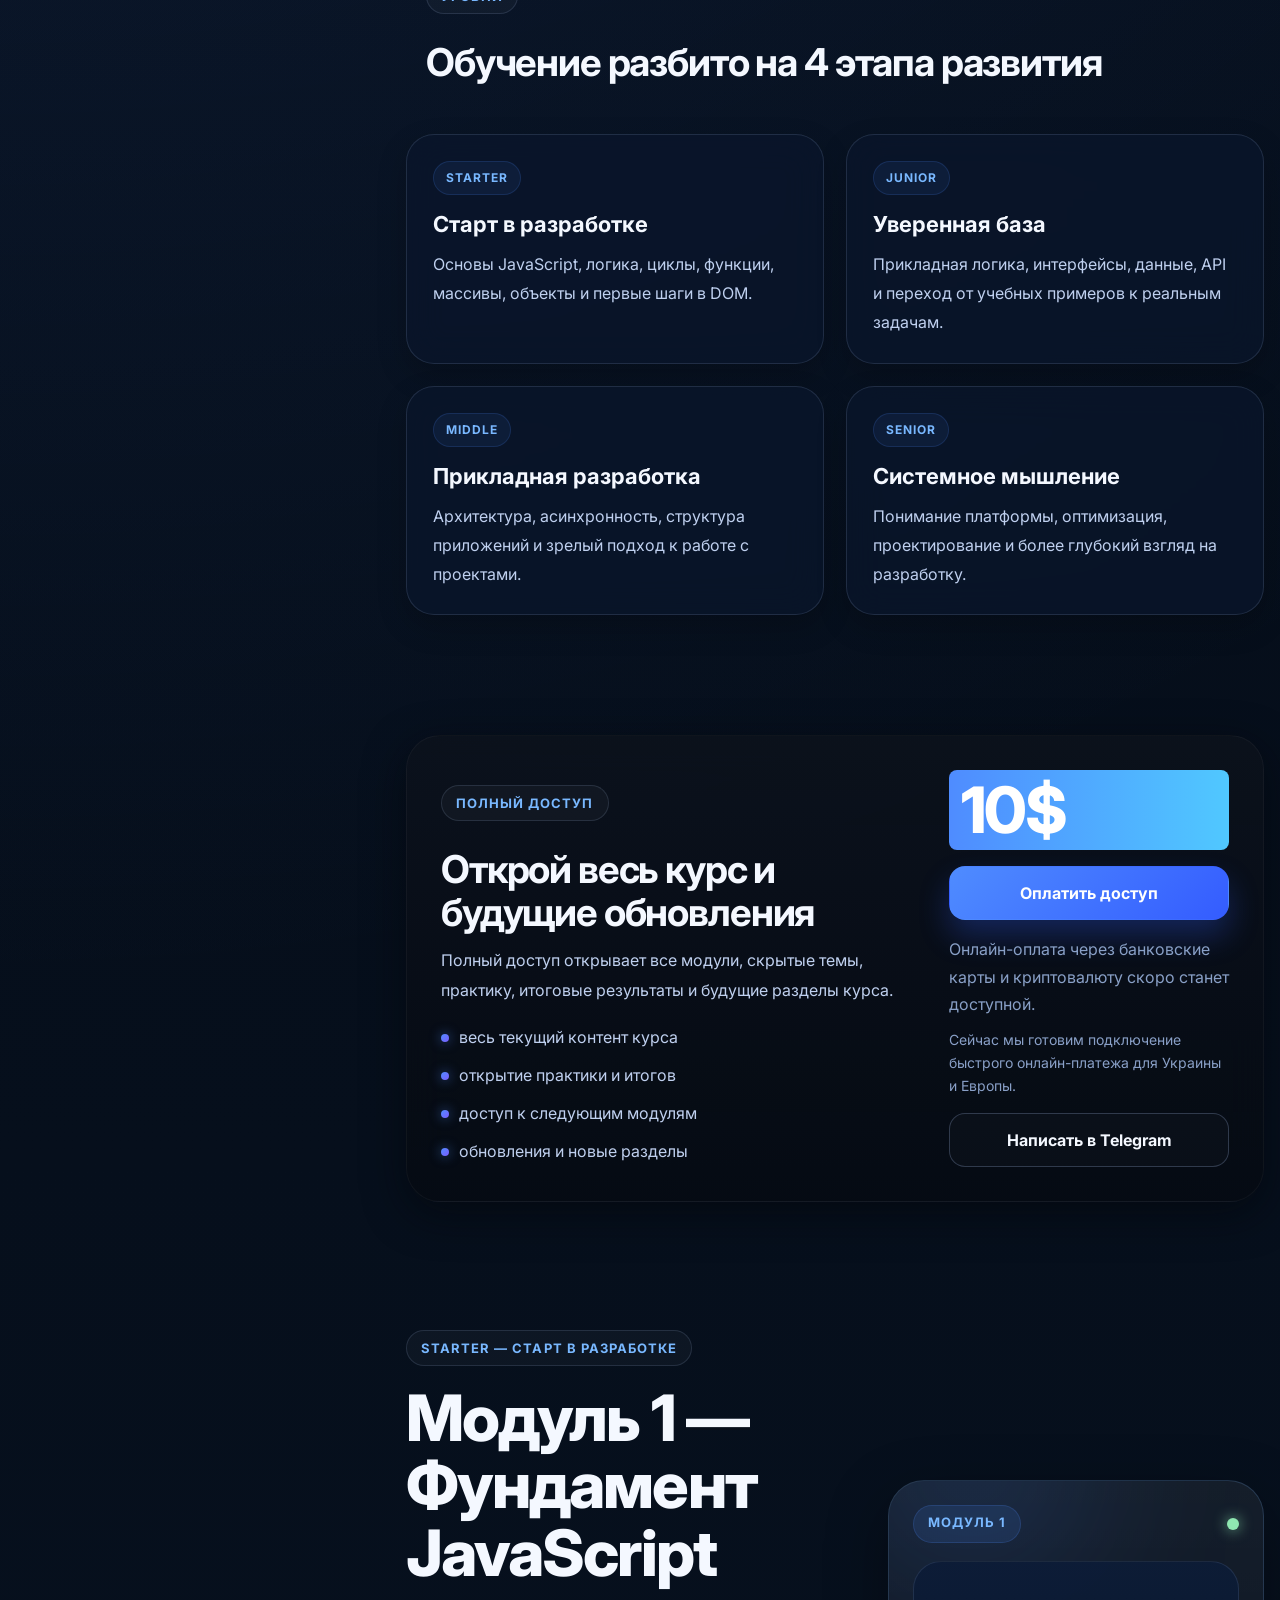
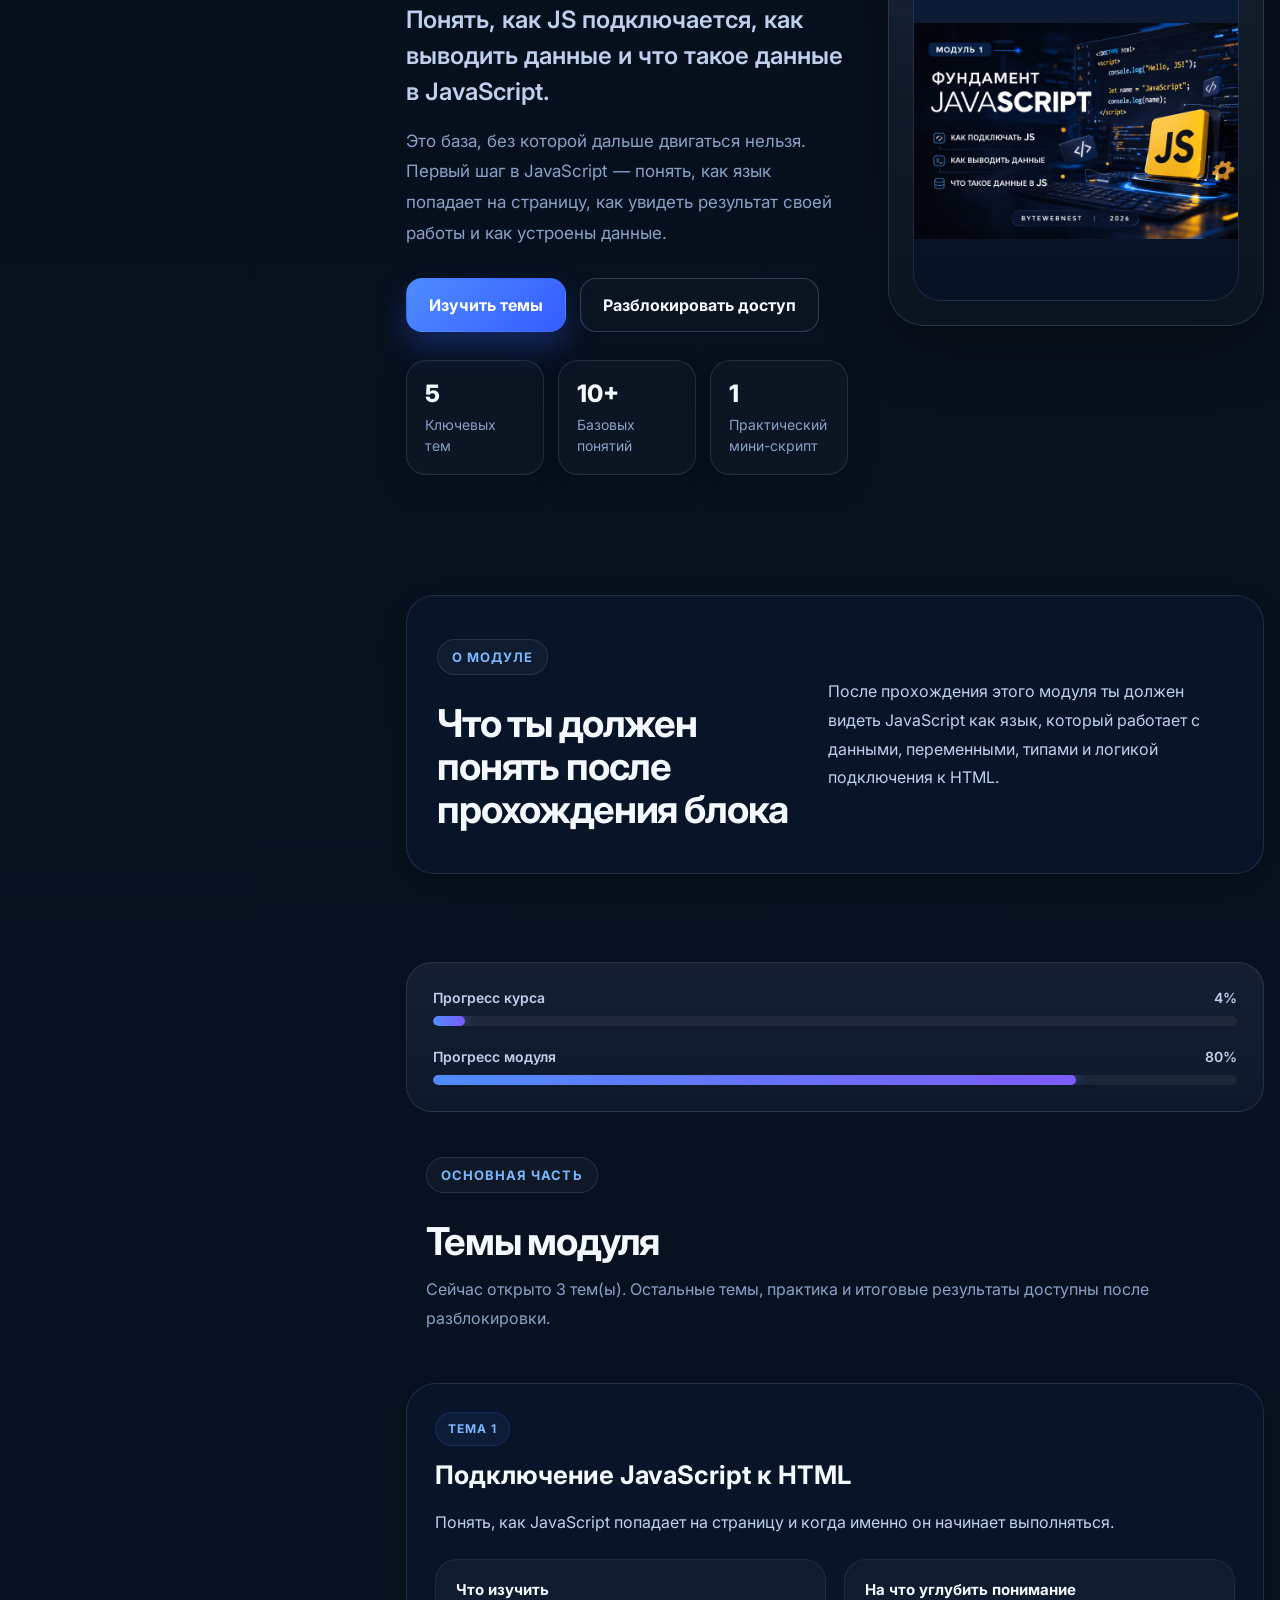
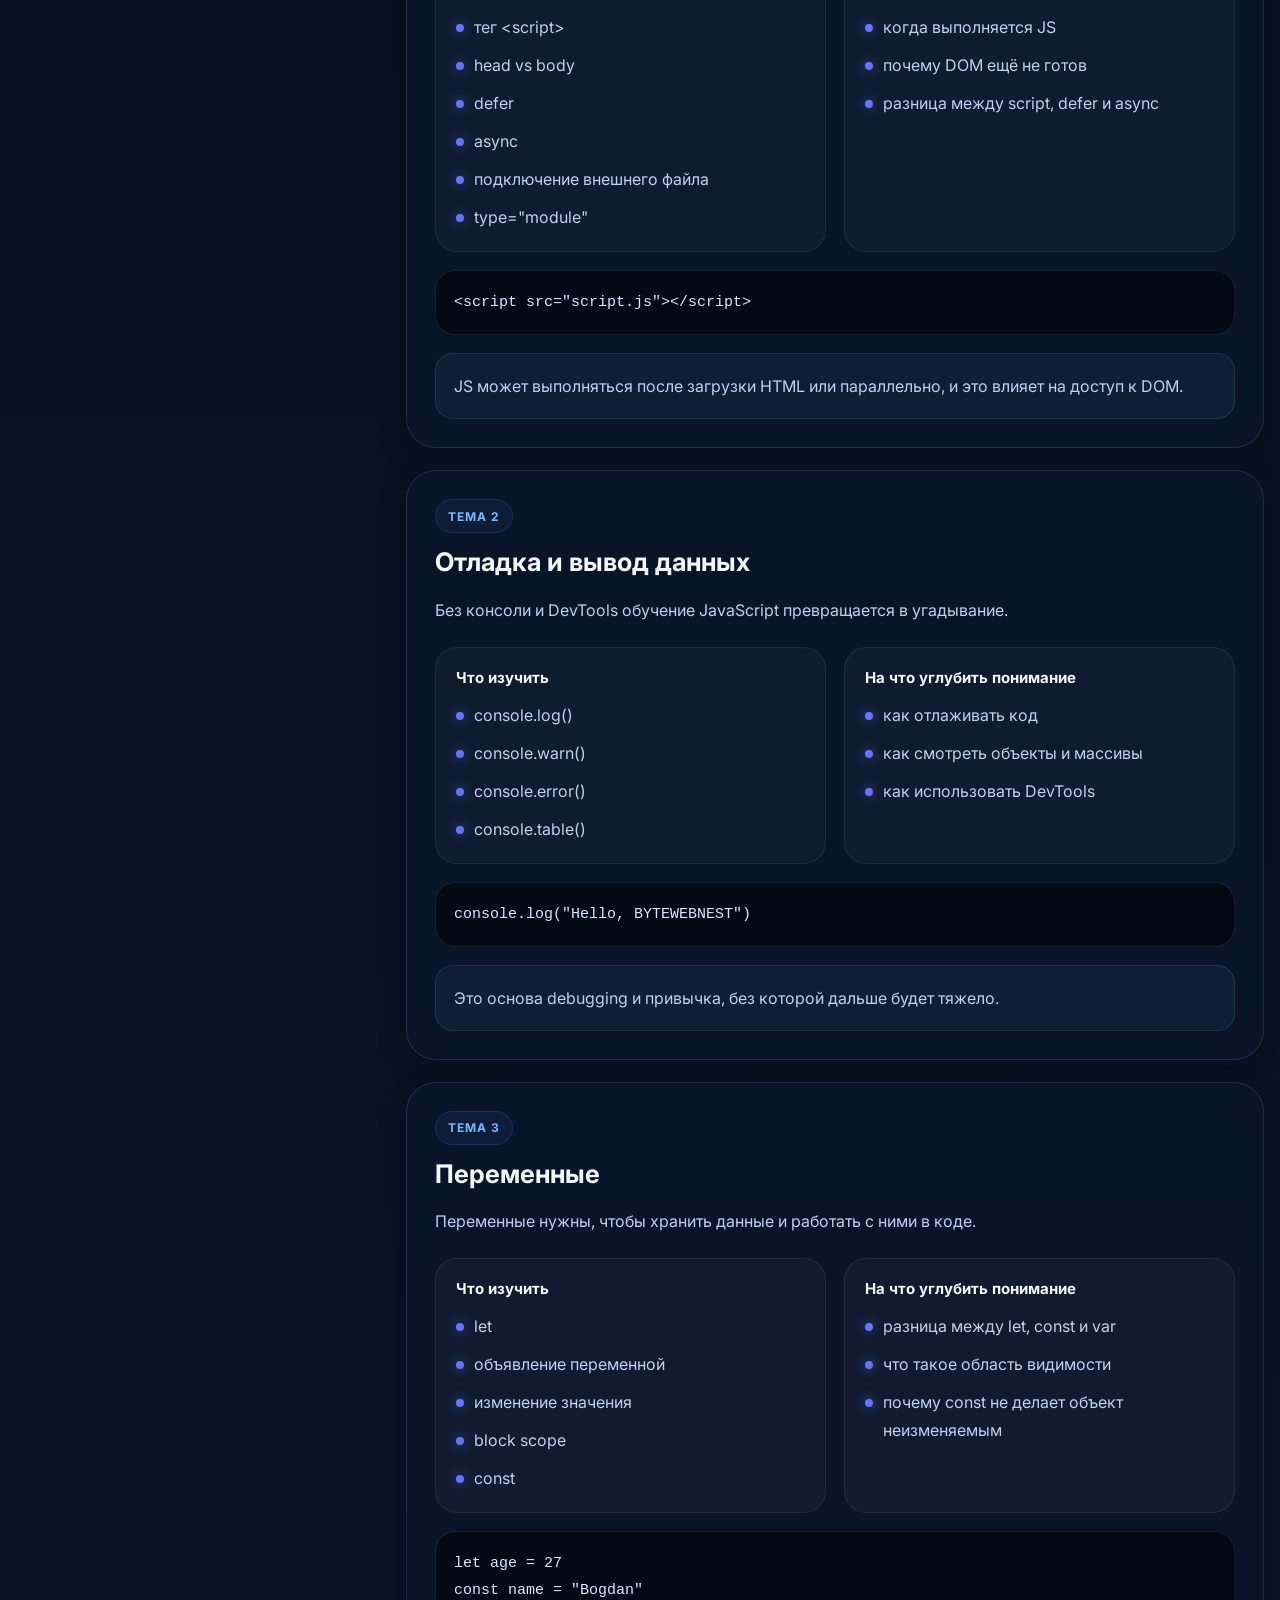
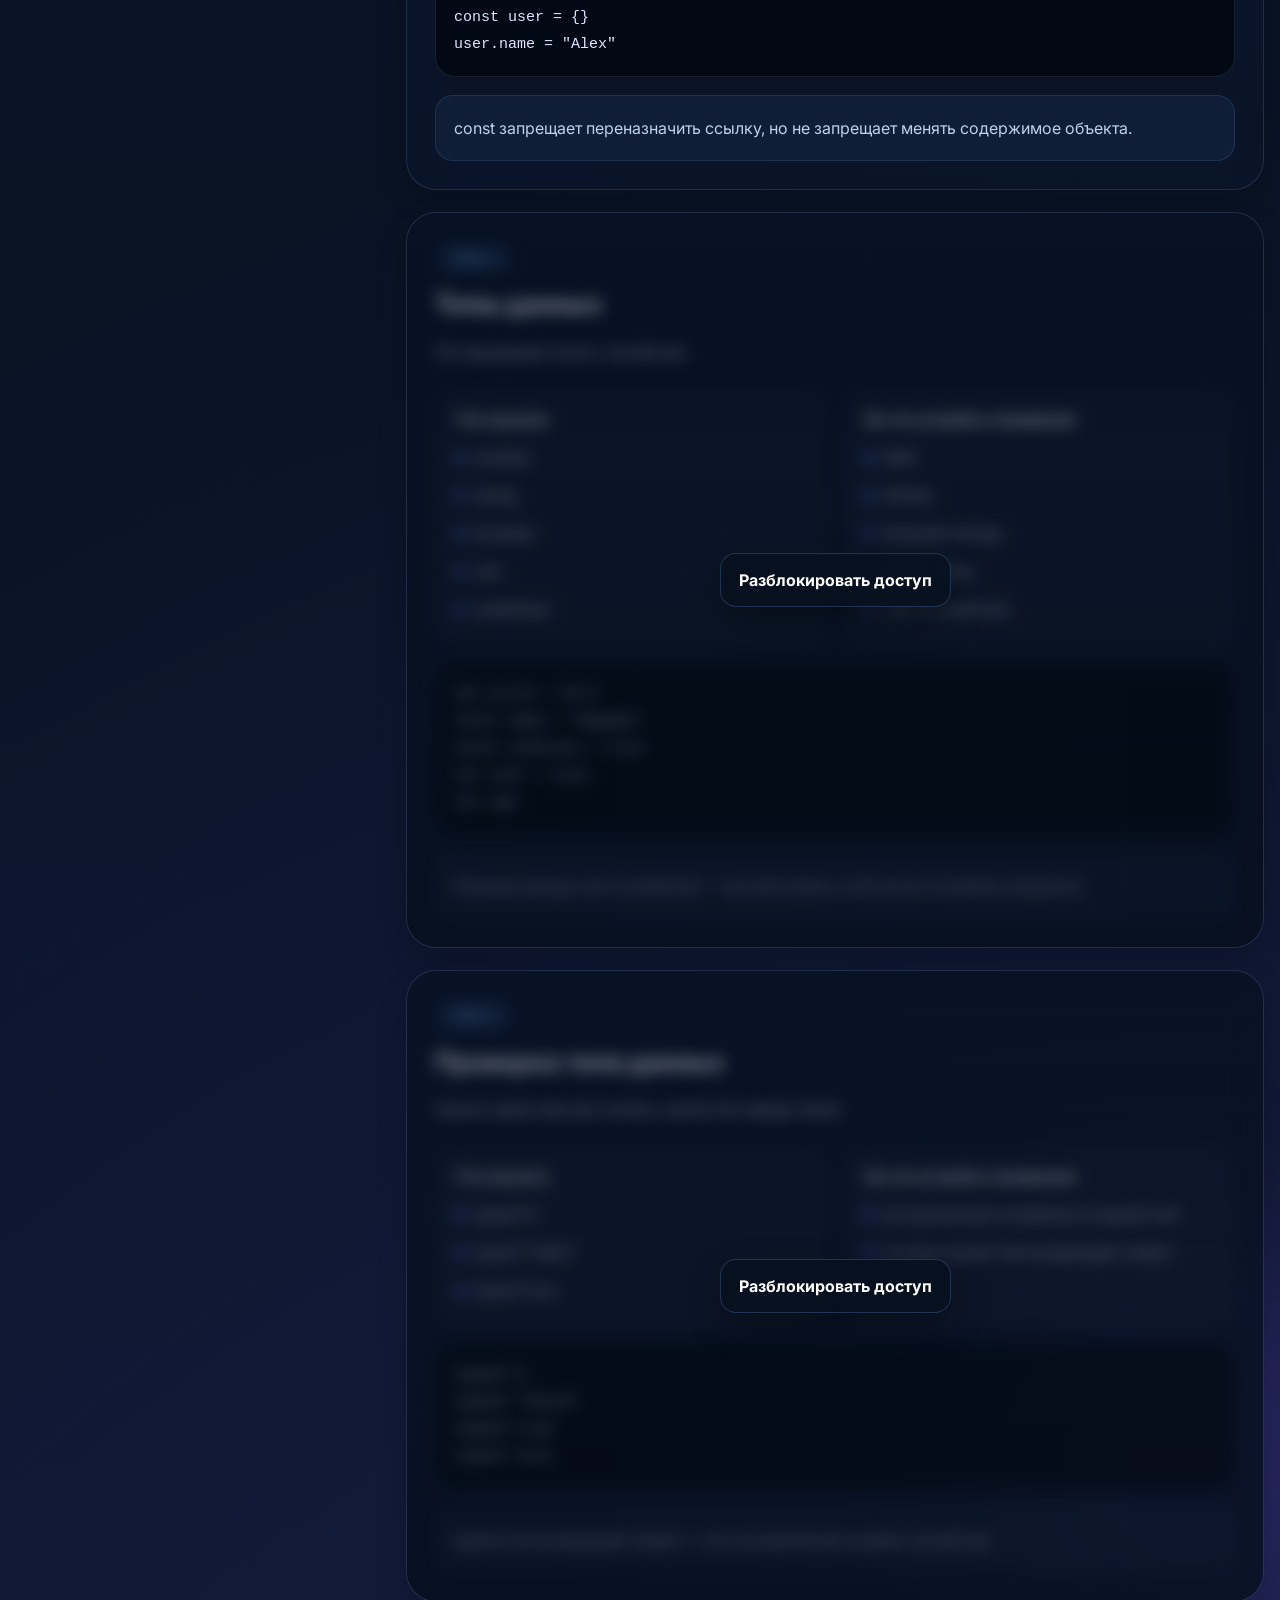
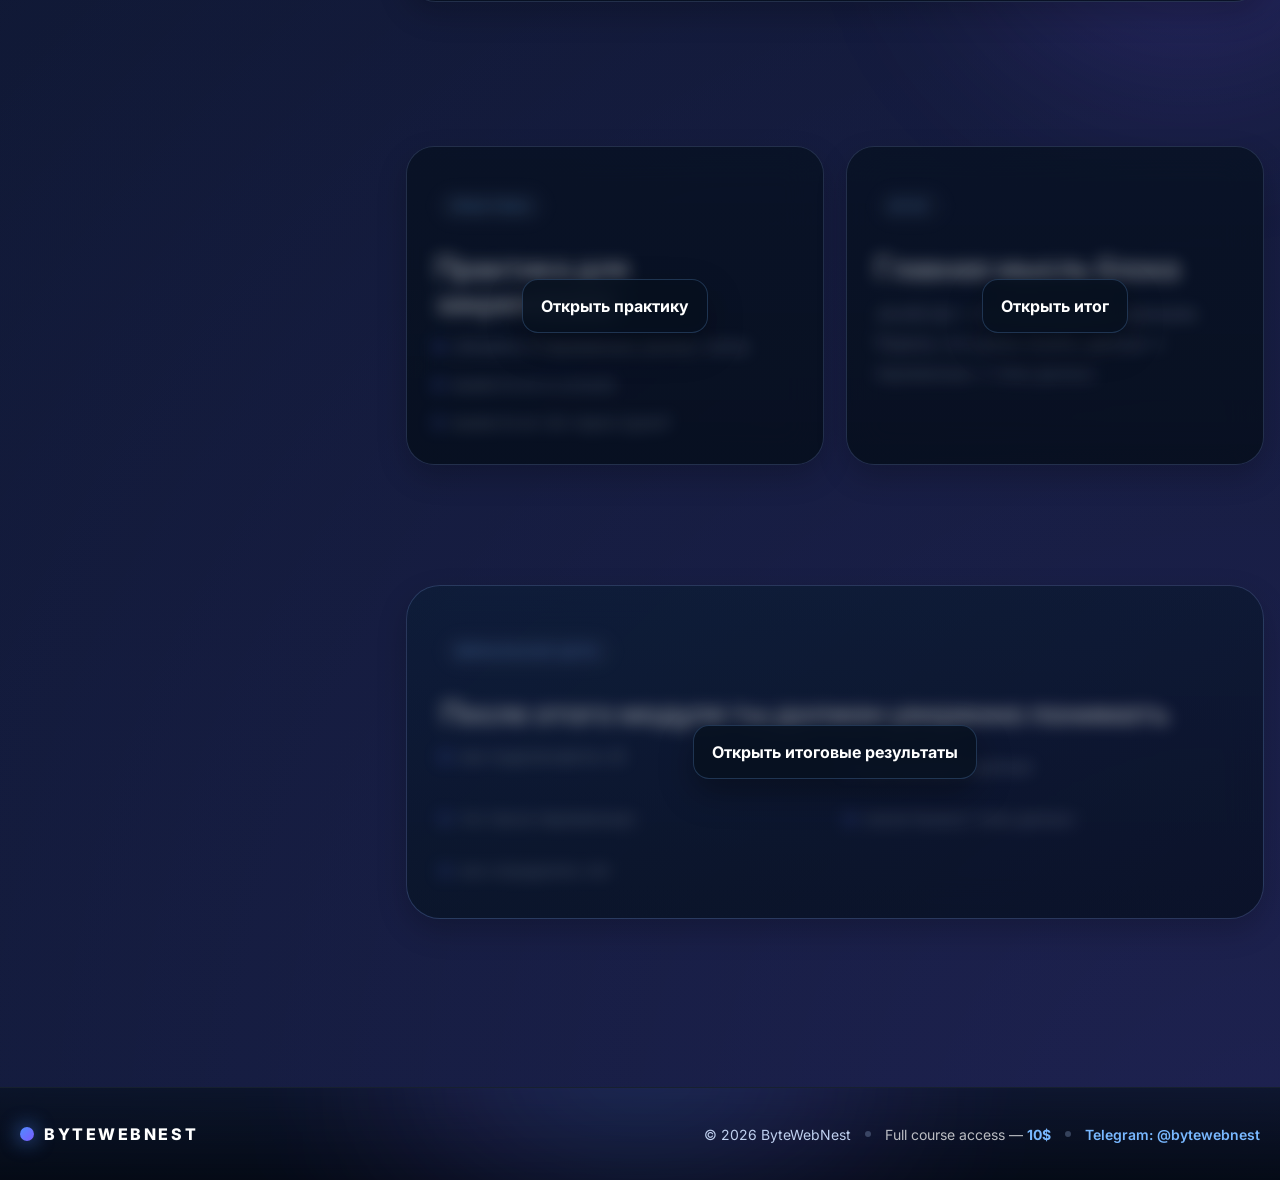
==== commit bca03995: "update app" ====
--- a/ru/index.html
+++ b/ru/index.html
@@ -81,47 +81,47 @@
             <a href="./index.html" class="lang-switcher__link lang-switcher__link--active" lang="ru">RU</a>
         </div>
 
-        <button class="header__menu-btn" id="sidebarOpenBtn" type="button" aria-label="Открыть программу">
+        <button class="header__menu-btn" id="bwn_sidebar_toggle" type="button" aria-label="Открыть программу">
             Программа
         </button>
     </div>
 </header>
 
         <main class="layout">
-            <aside class="sidebar" id="sidebar">
-                <div class="sidebar__overlay" id="sidebarOverlay"></div>
-
-                <div class="sidebar__panel">
-                    <div class="sidebar__top">
-                        <div class="sidebar__brand">
-                            <span class="sidebar__brand-dot"></span>
+            <aside class="bwn-sidebar" id="bwn_sidebar">
+                <div class="bwn-sidebar__overlay" id="bwn_sidebar_overlay"></div>
+
+                <div class="bwn-sidebar__panel" id="bwn_sidebar_panel">
+                    <div class="bwn-sidebar__top">
+                        <div class="bwn-sidebar__brand">
+                            <span class="bwn-sidebar__brand-dot"></span>
                             <div>
-                                <span class="sidebar__brand-text">BYTEWEBNEST</span>
-                                <span class="sidebar__brand-subtext">Программа обучения</span>
-                            </div>
-                        </div>
-
-                        <button class="sidebar__close" id="sidebarCloseBtn" type="button" aria-label="Закрыть меню">
+                                <span class="bwn-sidebar__brand-text">BYTEWEBNEST</span>
+                                <span class="bwn-sidebar__brand-subtext">Программа обучения</span>
+                            </div>
+                        </div>
+
+                        <button class="bwn-sidebar__close" id="bwn_sidebar_close" type="button" aria-label="Закрыть меню">
                             ×
                         </button>
                     </div>
 
-                    <div class="sidebar__inner">
-                        <div class="sidebar-block sidebar-block--tracks">
-                            <p class="sidebar-block__label">Уровни</p>
+                    <div class="bwn-sidebar__inner">
+                        <div class="bwn-sidebar-block bwn-sidebar-block--tracks">
+                            <p class="bwn-sidebar-block__label">Уровни</p>
                             <div class="track-nav" id="trackNav"></div>
                         </div>
 
-                        <div class="sidebar-block sidebar-block--modules">
-                            <p class="sidebar-block__label">Модули уровня</p>
+                        <div class="bwn-sidebar-block bwn-sidebar-block--modules">
+                            <p class="bwn-sidebar-block__label">Модули уровня</p>
                             <div class="module-nav" id="moduleNav"></div>
-                            <div class="sidebar-empty" id="moduleEmptyState"></div>
-                        </div>
-
-                        <div class="sidebar-block sidebar-block--topics">
-                            <div class="sidebar-block__head">
-                                <p class="sidebar-block__label">Содержание модуля</p>
-                                <button class="sidebar-block__toggle" id="topicsToggle" type="button">
+                            <div class="bwn-sidebar-empty" id="moduleEmptyState"></div>
+                        </div>
+
+                        <div class="bwn-sidebar-block bwn-sidebar-block--topics">
+                            <div class="bwn-sidebar-block__head">
+                                <p class="bwn-sidebar-block__label">Содержание модуля</p>
+                                <button class="bwn-sidebar-block__toggle" id="topicsToggle" type="button">
                                     Свернуть
                                 </button>
                             </div>
--- a/css/style.css
+++ b/css/style.css
@@ -204,7 +204,7 @@
 .header {
   position: sticky;
   top: 0;
-  z-index: 80;
+  z-index: 1101;
   backdrop-filter: blur(16px);
   background: rgba(4, 11, 22, 0.65);
   border-bottom: 1px solid rgba(137, 160, 199, 0.12);
@@ -1368,6 +1368,54 @@
   cursor: pointer;
 }
 
+/* Desktop: keep header visible and lower modal close button slightly */
+@media (min-width: 981px) {
+  .modal__overlay {
+    top: var(--header-height);
+    left: 0;
+    right: 0;
+    bottom: 0;
+    inset: auto 0 0 0;
+  }
+
+  .modal.is-open {
+    align-items: flex-start;
+    padding-top: 20px; /* small offset so dialog doesn't sit flush under header */
+  }
+
+  .modal__dialog {
+    max-height: calc(100vh - (var(--header-height) + 40px));
+  }
+
+  .modal__close {
+    top: 22px;
+  }
+}
+
+/* Make close button fixed on desktop so it's always easy to reach */
+@media (min-width: 981px) {
+  .modal__close {
+    position: fixed;
+    /* place below header and slightly inset from right */
+    top: calc(var(--header-height) + 12px);
+    right: 18px;
+    width: 48px;
+    height: 48px;
+    border-radius: 12px;
+    z-index: 1115; /* above header (1101) so it's clickable */
+    box-shadow: 0 8px 24px rgba(2,8,20,0.6);
+    display: inline-flex;
+    align-items: center;
+    justify-content: center;
+  }
+
+  /* ensure the dialog itself remains below header (no overlap) */
+  .modal__dialog {
+    position: relative;
+    z-index: 1100; /* below the header (1101) but below the fixed close (1115) */
+  }
+}
+
 .modal__brand {
   display: flex;
   justify-content: center;
@@ -1793,7 +1841,7 @@
   display: flex;
   align-items: center;
   gap: 12px;
-  padding-left: 100px;
+  padding-left: 0;
 }
 
 .footer__logo-dot {
--- a/css/bytewebnest_sidebar_fix_mobile_safe.css
+++ b/css/bytewebnest_sidebar_fix_mobile_safe.css
@@ -105,6 +105,7 @@
 
   .content-area {
     margin-left: var(--sidebar-width);
+    transition: margin-left 320ms cubic-bezier(.2,.9,.2,1);
   }
 }
 
@@ -150,8 +151,7 @@
   padding: 6px;
   border: 1px solid rgba(137, 160, 199, 0.16);
   border-radius: 999px;
-  background:
-    linear-gradient(180deg, rgba(255, 255, 255, 0.05), rgba(255, 255, 255, 0.02));
+  background: linear-gradient(180deg, rgba(255, 255, 255, 0.05), rgba(255, 255, 255, 0.02));
   box-shadow:
     inset 0 1px 0 rgba(255, 255, 255, 0.04),
     0 10px 24px rgba(0, 0, 0, 0.16);
@@ -212,43 +212,464 @@
     display: none;
   }
 
+  .header__container {
+    min-height: 72px;
+    display: grid;
+    grid-template-columns: minmax(0, 1fr) auto auto;
+    align-items: center;
+    gap: 10px;
+  }
+
+  .logo {
+    min-width: 0;
+    overflow: hidden;
+  }
+
+  .logo__text {
+    white-space: nowrap;
+    overflow: hidden;
+    text-overflow: ellipsis;
+  }
+
+  .lang-switcher {
+    margin-left: 0;
+    justify-self: end;
+  }
+
   .header__menu-btn {
     display: inline-flex;
     align-items: center;
     justify-content: center;
-  }
-
+    justify-self: end;
+    min-width: 0;
+    flex-shrink: 0;
+    white-space: nowrap;
+  }
+}
+
+@media (max-width: 560px) {
   .header__container {
-    min-height: 72px;
+    grid-template-columns: minmax(0, 1fr) auto auto;
+    gap: 8px;
+  }
+
+  .logo {
+    gap: 8px;
+  }
+
+  .logo__mark {
+    width: 14px;
+    height: 14px;
+  }
+
+  .logo__text {
+    font-size: 14px;
+    letter-spacing: 0.06em;
+    white-space: nowrap;
+    overflow: hidden;
+    text-overflow: ellipsis;
   }
 
   .lang-switcher {
-    margin-left: auto;
-  }
-}
-
-@media (max-width: 560px) {
-  .logo__text {
-    font-size: 16px;
-    letter-spacing: 0.08em;
-  }
-
-  .lang-switcher {
-    padding: 4px;
-    gap: 4px;
+    padding: 3px;
+    gap: 3px;
   }
 
   .lang-switcher__link {
-    min-width: 42px;
-    min-height: 36px;
-    padding: 8px 10px;
-    font-size: 11px;
+    min-width: 38px;
+    min-height: 34px;
+    padding: 6px 8px;
+    font-size: 10px;
   }
 
   .header__menu-btn {
-    min-height: 42px;
-    padding: 8px 12px;
-    border-radius: 12px;
-    font-size: 14px;
-  }
-}
+    min-height: 38px;
+    padding: 6px 10px;
+    border-radius: 10px;
+    font-size: 12px;
+  }
+}
+/* ===== FIX SIDEBAR MOBILE FULL SAFE ===== */
+
+@media (max-width: 980px) {
+  .sidebar {
+    position: fixed;
+    inset: 0;
+    z-index: 999;
+    pointer-events: none;
+  }
+
+  /* Hide new sidebar by default on mobile to avoid covering content */
+  .bwn-sidebar {
+    display: none;
+    pointer-events: none;
+  }
+
+  /* Показываем pointer-events только если источник открытия — бургер */
+  body.is-sidebar-open[data-sidebar-open-source="burger"] .sidebar {
+    pointer-events: auto;
+  }
+
+  .sidebar__overlay {
+    position: absolute;
+    inset: 0;
+    background: rgba(7, 17, 31, 0.65);
+    backdrop-filter: blur(4px);
+    opacity: 0;
+    transition: opacity 0.25s ease;
+  }
+
+  body.is-sidebar-open[data-sidebar-open-source="burger"] .sidebar__overlay {
+    opacity: 1;
+  }
+
+  .sidebar__panel {
+    position: absolute;
+    top: 0;
+    right: 0;
+    height: 100%;
+    width: min(90vw, 420px);
+    max-width: 420px;
+
+    transform: translateX(100%);
+    transition: transform 0.3s ease;
+
+    background: var(--bg);
+    z-index: 1000;
+
+    overflow-y: auto;
+    overflow-x: hidden;
+  }
+
+  body.is-sidebar-open[data-sidebar-open-source="burger"] .sidebar__panel {
+    transform: translateX(0);
+  }
+
+  /* чтобы ничего не вылазило */
+  body.is-sidebar-open[data-sidebar-open-source="burger"] {
+    overflow: hidden;
+  }
+}
+
+/* ===== BURGER ICON ===== */
+
+.burger-icon {
+  width: 22px;
+  height: 16px;
+  position: relative;
+  display: inline-block;
+}
+
+.burger-icon span {
+  position: absolute;
+  left: 0;
+  width: 100%;
+  height: 2px;
+  background: #ffffff;
+  border-radius: 2px;
+  transition: 0.3s ease;
+}
+
+.burger-icon span:nth-child(1) {
+  top: 0;
+}
+
+.burger-icon span:nth-child(2) {
+  top: 7px;
+}
+
+.burger-icon span:nth-child(3) {
+  bottom: 0;
+}
+
+/* АНИМАЦИЯ */
+
+#sidebarOpenBtn.is-active .burger-icon span:nth-child(1) {
+  transform: rotate(45deg);
+  top: 7px;
+}
+
+#sidebarOpenBtn.is-active .burger-icon span:nth-child(2) {
+  opacity: 0;
+}
+
+#sidebarOpenBtn.is-active .burger-icon span:nth-child(3) {
+  transform: rotate(-45deg);
+  bottom: 7px;
+}
+
+/* УБИРАЕМ ТЕКСТ */
+
+@media (max-width: 860px) {
+  .header__menu-btn {
+    font-size: 0;
+  }
+}
+
+/* ===== NEW BWN SIDEBAR STYLES (isolation from old sidebar) ===== */
+/* Hide new sidebar by default (desktop). It becomes active only on small screens. */
+.bwn-sidebar {
+  display: none;
+}
+
+@media (max-width: 980px) {
+  /* Legacy .sidebar should not capture top z-index on mobile; keep it low to avoid covering header */
+  .sidebar {
+    display: block;
+    position: fixed;
+    inset: 0;
+    z-index: 900;
+    pointer-events: none;
+  }
+
+  .bwn-sidebar {
+    /* ensure sidebar covers viewport but sits below header (header z-index:1101) */
+    position: fixed;
+    inset: 0;
+    z-index: 1000;
+    display: none;
+    pointer-events: none;
+  }
+
+  .bwn-sidebar__overlay {
+    position: absolute;
+    top: var(--header-height);
+    left: 0;
+    right: 0;
+    bottom: 0;
+    background: rgba(7, 17, 31, 0.65);
+    backdrop-filter: blur(4px);
+    opacity: 0;
+    transition: opacity 0.25s ease;
+    z-index: 1000;
+  }
+
+  .bwn-sidebar[data-open="true"] {
+    pointer-events: auto;
+    display: block;
+  }
+
+  .bwn-sidebar[data-open="true"] .bwn-sidebar__overlay {
+    opacity: 1;
+  }
+
+  /* Ensure overlays are hidden by default to avoid accidental page covering */
+  .bwn-sidebar__overlay,
+  .sidebar__overlay {
+    display: none !important;
+    opacity: 0 !important;
+    pointer-events: none !important;
+  }
+
+  .bwn-sidebar[data-open="true"] .bwn-sidebar__overlay {
+    display: block !important;
+    opacity: 1 !important;
+    pointer-events: auto !important;
+  }
+
+  body.is-sidebar-open[data-sidebar-open-source="burger"] .sidebar__overlay {
+    display: block !important;
+    opacity: 1 !important;
+    pointer-events: auto !important;
+  }
+
+  .bwn-sidebar__panel {
+    position: absolute;
+    top: var(--header-height);
+    right: 0;
+    height: calc(100% - var(--header-height));
+    width: min(90vw, 420px);
+    max-width: 420px;
+    transform: translateX(100%);
+    transition: transform 0.3s ease;
+    background: var(--bg);
+    color: var(--text);
+    z-index: 1001;
+    overflow-y: auto;
+    overflow-x: hidden;
+  }
+
+  .bwn-sidebar[data-open="true"] .bwn-sidebar__panel {
+    transform: translateX(0);
+  }
+
+  body.bwn-sidebar-open {
+    overflow: hidden;
+  }
+}
+
+/* Desktop: show bwn-sidebar as the primary left menu (visual parity with legacy .sidebar) */
+@media (min-width: 981px) {
+  .bwn-sidebar {
+    position: fixed;
+    left: 0;
+    top: 0;
+    height: 100%;
+    width: var(--sidebar-width);
+    z-index: 900;
+    pointer-events: auto;
+    display: block;
+  }
+
+  .bwn-sidebar__overlay {
+    display: none;
+  }
+
+  .bwn-sidebar__panel {
+    position: relative;
+    transform: none;
+    width: 100%;
+    height: 100%;
+    max-width: none;
+    box-shadow: none;
+    background: var(--bg);
+    color: var(--text);
+    overflow-y: auto;
+  }
+
+  .content-area {
+    margin-left: var(--sidebar-width);
+  }
+}
+
+/* Collapsed desktop sidebar: hide sidebar visually and expand content */
+/* Desktop collapse/expand integration removed — using the default bwn-sidebar behavior */
+
+/* Polished visual styles for desktop bwn-sidebar and controls */
+.bwn-sidebar {
+  background: linear-gradient(180deg, rgba(12, 24, 36, 0.98), rgba(6, 12, 20, 0.95));
+  border-right: 1px solid rgba(255,255,255,0.03);
+  backdrop-filter: blur(6px);
+}
+
+.bwn-sidebar__panel {
+  padding: 18px 14px;
+  box-sizing: border-box;
+}
+
+.bwn-sidebar__brand-text {
+  display: block;
+  color: #fff;
+  font-size: 14px;
+  letter-spacing: 0.06em;
+}
+.bwn-sidebar__brand-subtext {
+  display: block;
+  color: rgba(255,255,255,0.75);
+  font-size: 12px;
+}
+
+.bwn-sidebar__close {
+  background: transparent;
+  border: 1px solid rgba(255,255,255,0.06);
+  color: #fff;
+  border-radius: 10px;
+  font-size: 20px;
+  line-height: 1;
+  display: inline-flex;
+  align-items: center;
+  justify-content: center;
+  transition: transform 0.18s ease, background 0.18s ease;
+}
+.bwn-sidebar__close:hover { transform: scale(1.04); background: rgba(255,255,255,0.03); }
+
+.bwn-sidebar-block__label {
+  color: rgba(255,255,255,0.85);
+  font-weight: 700;
+  font-size: 12px;
+  margin-bottom: 8px;
+}
+
+.track-link, .module-link, .topic-link {
+  display: flex;
+  align-items: center;
+  gap: 10px;
+  background: transparent;
+  border-radius: 12px;
+  padding: 10px 12px;
+  color: rgba(255,255,255,0.94);
+  transition: background 0.18s ease, transform 0.12s ease, box-shadow 0.18s ease;
+}
+.track-link:hover, .module-link:hover, .topic-link:hover {
+  background: linear-gradient(90deg, rgba(255,255,255,0.03), rgba(255,255,255,0.02));
+  transform: translateY(-2px);
+  box-shadow: 0 6px 20px rgba(3,8,15,0.5);
+}
+.track-link.is-active, .module-link.is-active, .topic-link.is-active {
+  background: linear-gradient(90deg, rgba(79,140,255,0.12), rgba(80,200,255,0.06));
+  color: #fff;
+  box-shadow: 0 10px 30px rgba(36,87,184,0.12);
+}
+
+/* Collapse/expand toggle button (topics) */
+.bwn-sidebar-block__toggle {
+  background: linear-gradient(90deg, rgba(255,255,255,0.03), rgba(255,255,255,0.02));
+  border: 1px solid rgba(255,255,255,0.06);
+  color: #fff;
+  padding: 8px 12px;
+  border-radius: 999px;
+  cursor: pointer;
+  transition: transform 0.14s ease, background 0.14s ease;
+}
+.bwn-sidebar-block__toggle:hover { transform: translateY(-2px); background: rgba(255,255,255,0.04); }
+
+/* Burger icon — support both old and new toggle ids for active animation */
+#sidebarOpenBtn.is-active .burger-icon span:nth-child(1),
+#bwn_sidebar_toggle.is-active .burger-icon span:nth-child(1) {
+  transform: rotate(45deg);
+  top: 7px;
+}
+
+#sidebarOpenBtn.is-active .burger-icon span:nth-child(2),
+#bwn_sidebar_toggle.is-active .burger-icon span:nth-child(2) {
+  opacity: 0;
+}
+
+#sidebarOpenBtn.is-active .burger-icon span:nth-child(3),
+#bwn_sidebar_toggle.is-active .burger-icon span:nth-child(3) {
+  transform: rotate(-45deg);
+  bottom: 7px;
+}
+
+/* Footer polishing */
+.footer__container {
+  display: flex;
+  align-items: center;
+  justify-content: space-between;
+  gap: 12px;
+  flex-wrap: wrap;
+}
+.footer__brand { display:flex; align-items:center; gap:10px; }
+.footer__logo-text { font-weight:800; color: #fff; }
+.footer__info { display:flex; align-items:center; gap:14px; color: rgba(255,255,255,0.72); }
+
+/* Premium CTA — dark tone and subtle animation */
+.premium-cta__box {
+  background: linear-gradient(180deg, rgba(12,18,28,0.9), rgba(6,10,18,0.85));
+  border: 1px solid rgba(255,255,255,0.04);
+  box-shadow: 0 12px 40px rgba(3,6,12,0.6);
+  transition: transform 0.18s ease, box-shadow 0.18s ease;
+}
+.premium-cta__box:hover { transform: translateY(-6px); box-shadow: 0 20px 60px rgba(3,6,12,0.7); }
+.premium-cta__price { background: linear-gradient(90deg,#4F8CFF,#50C8FF); color:#fff; padding:8px 12px; border-radius:8px; font-weight:800; }
+.btn--primary { transition: transform 0.12s ease, box-shadow 0.12s ease; }
+.btn--primary:hover { transform: translateY(-3px); box-shadow: 0 8px 26px rgba(36,87,184,0.14); }
+
+/* Make sure topic-nav visible area keeps consistent spacing */
+.topic-nav { padding-bottom: 24px; }
+
+
+/* Small visual parity: brand and close */
+.bwn-sidebar__top {
+  padding: 12px 16px;
+  display: flex;
+  align-items: center;
+  justify-content: space-between;
+}
+.bwn-sidebar__brand-text {
+  font-weight: 700;
+}
+.bwn-sidebar__close {
+  width: 42px;
+  height: 42px;
+}
